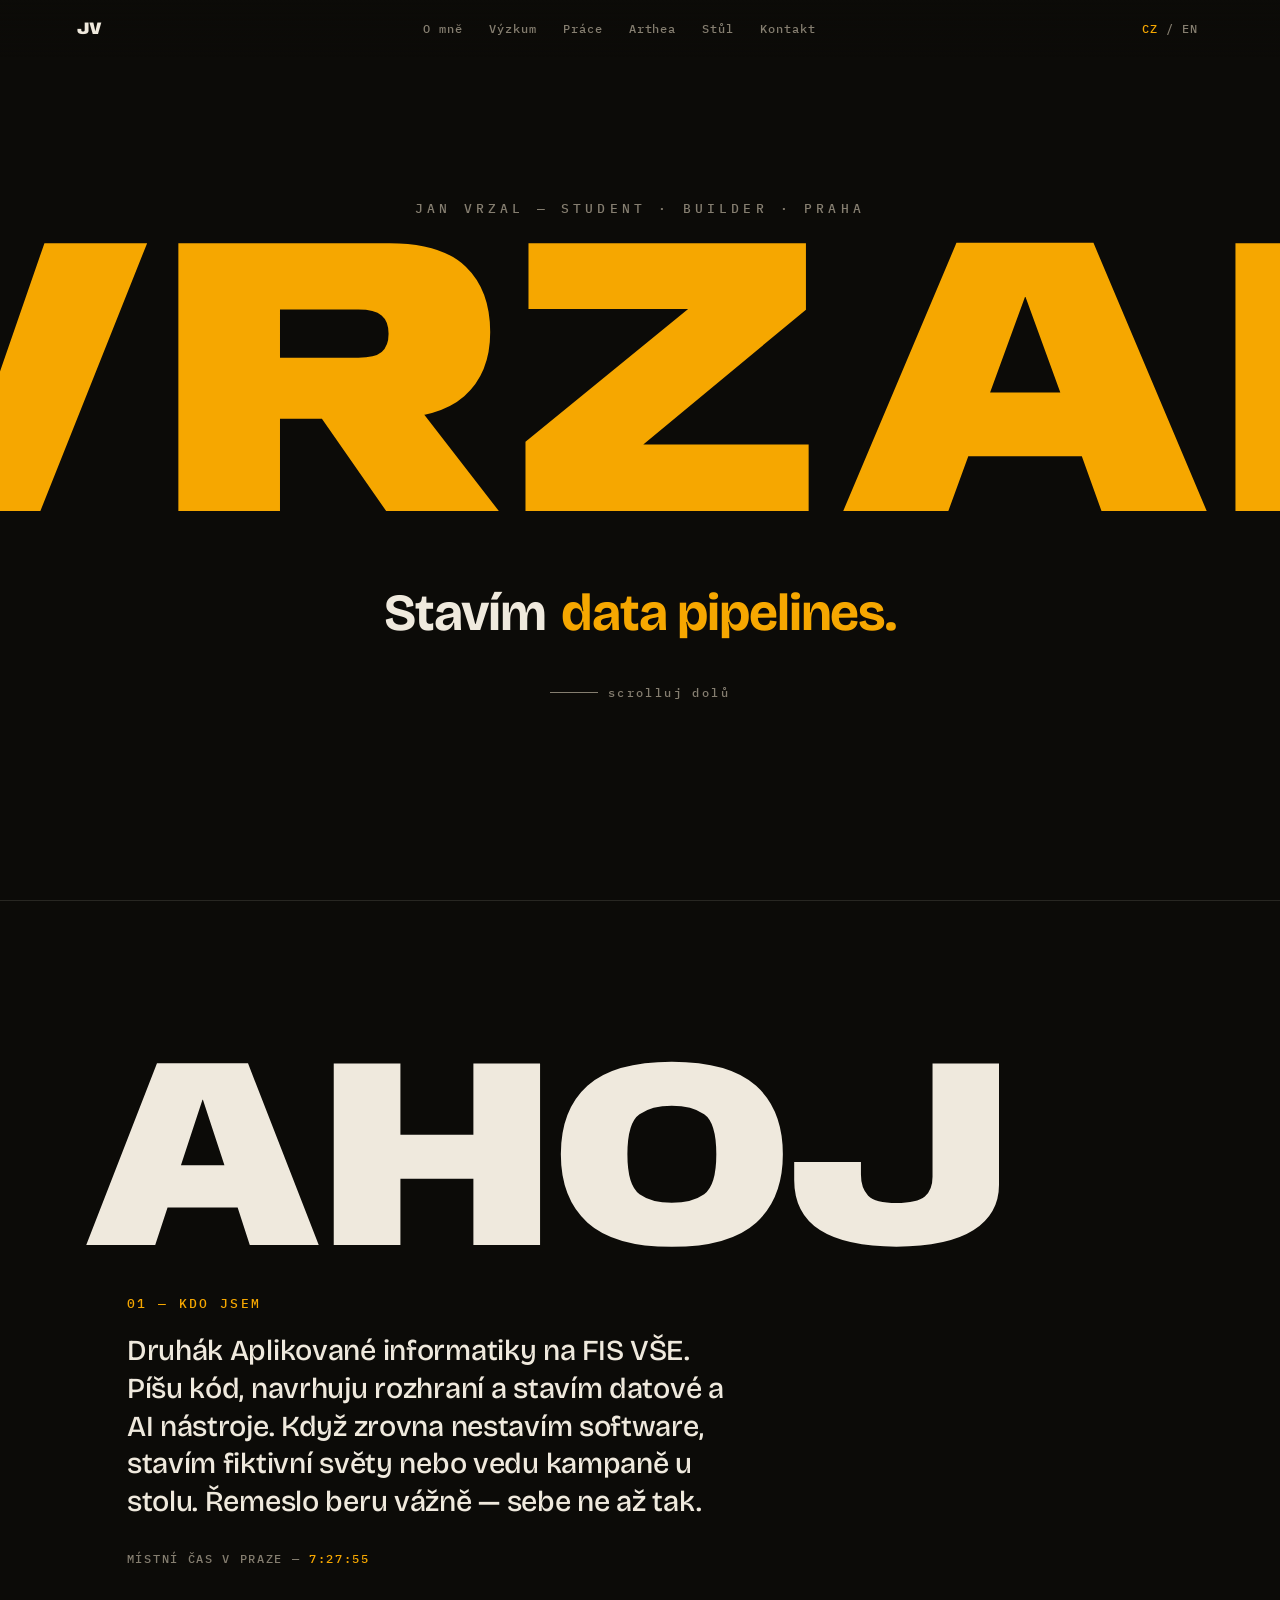
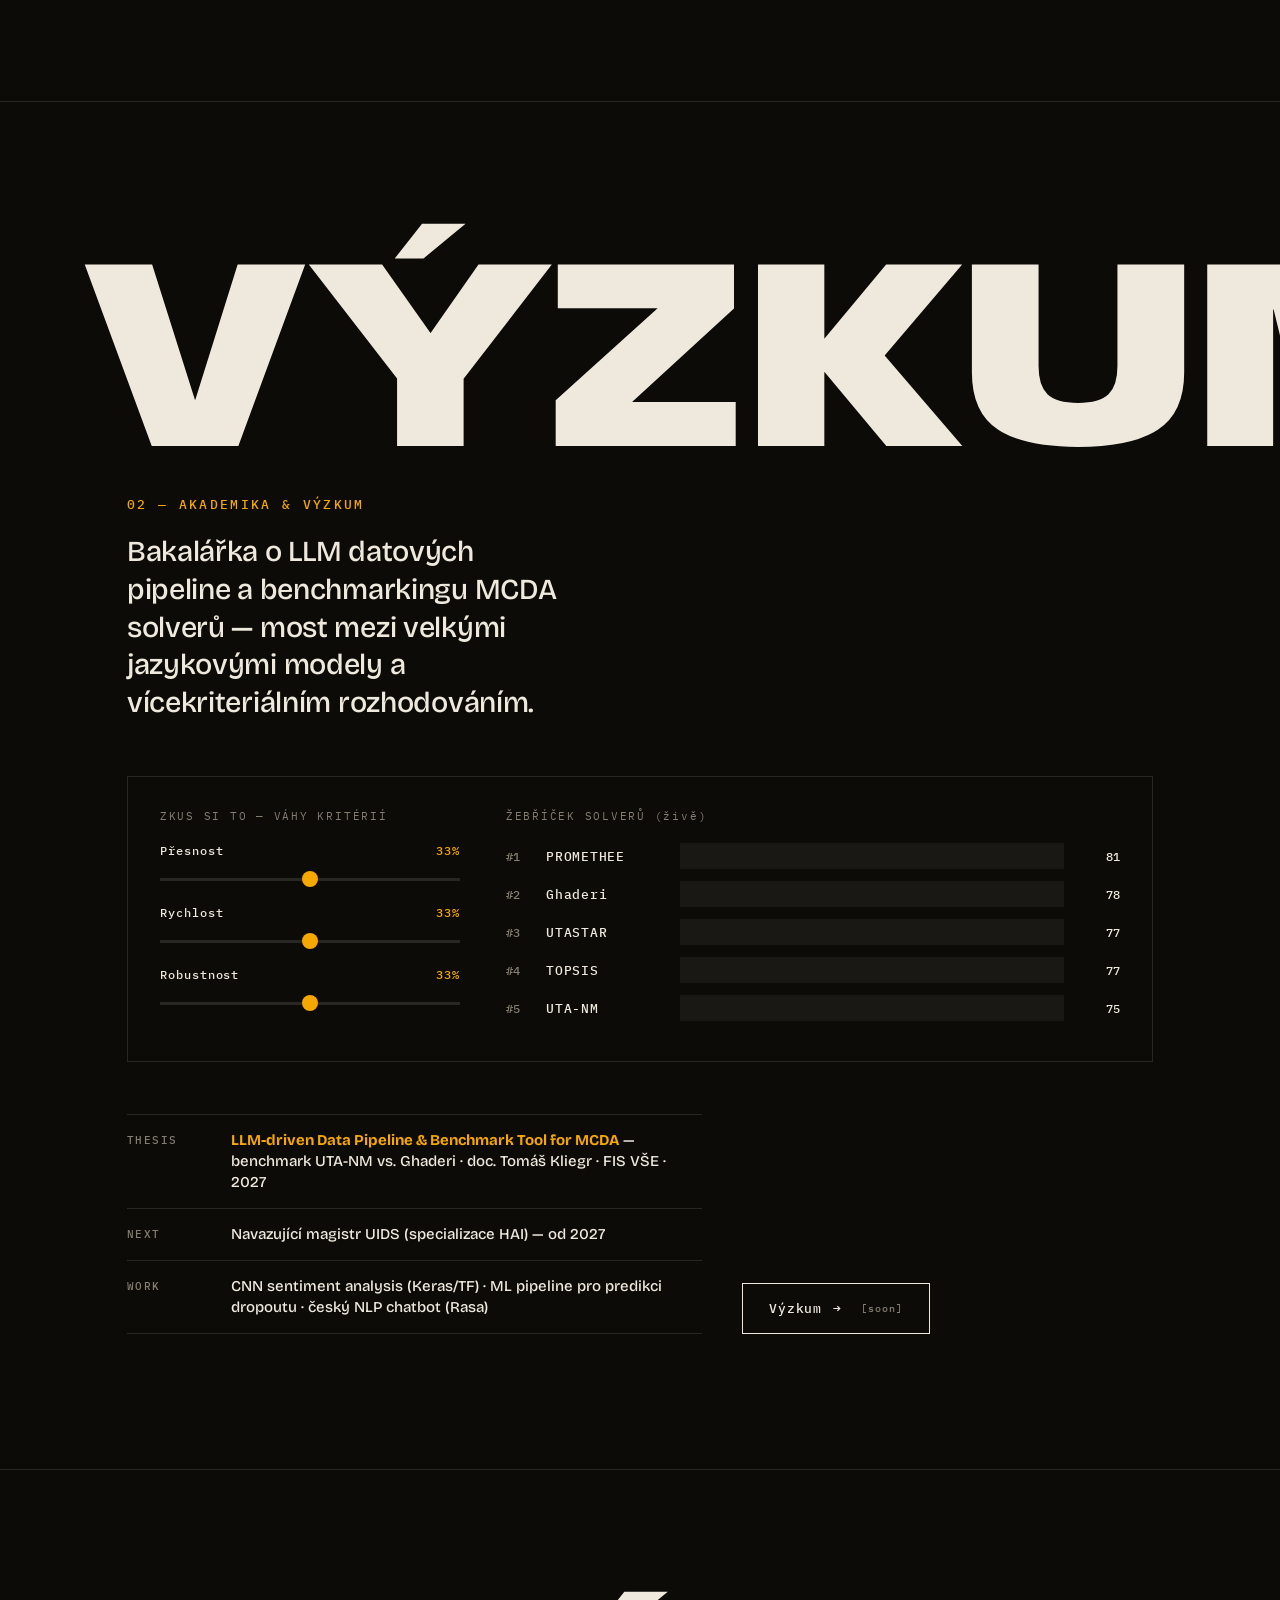
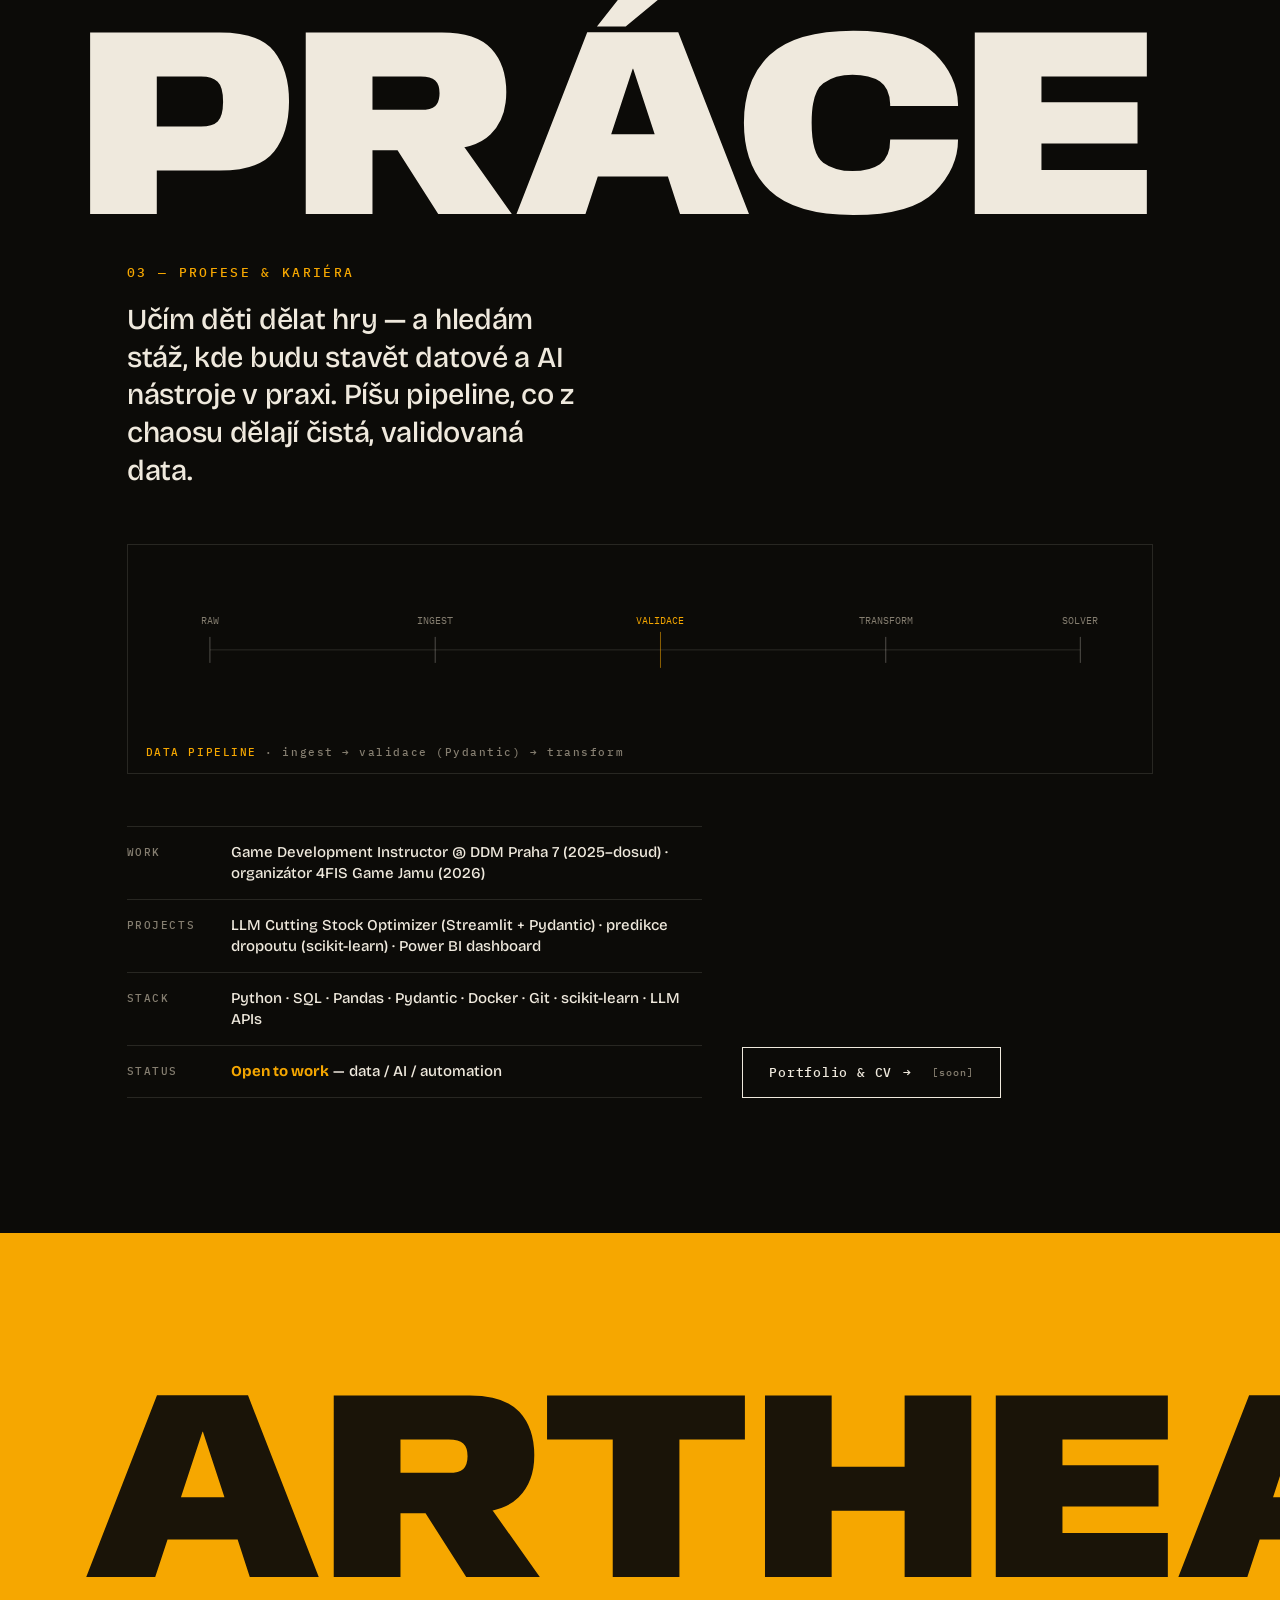
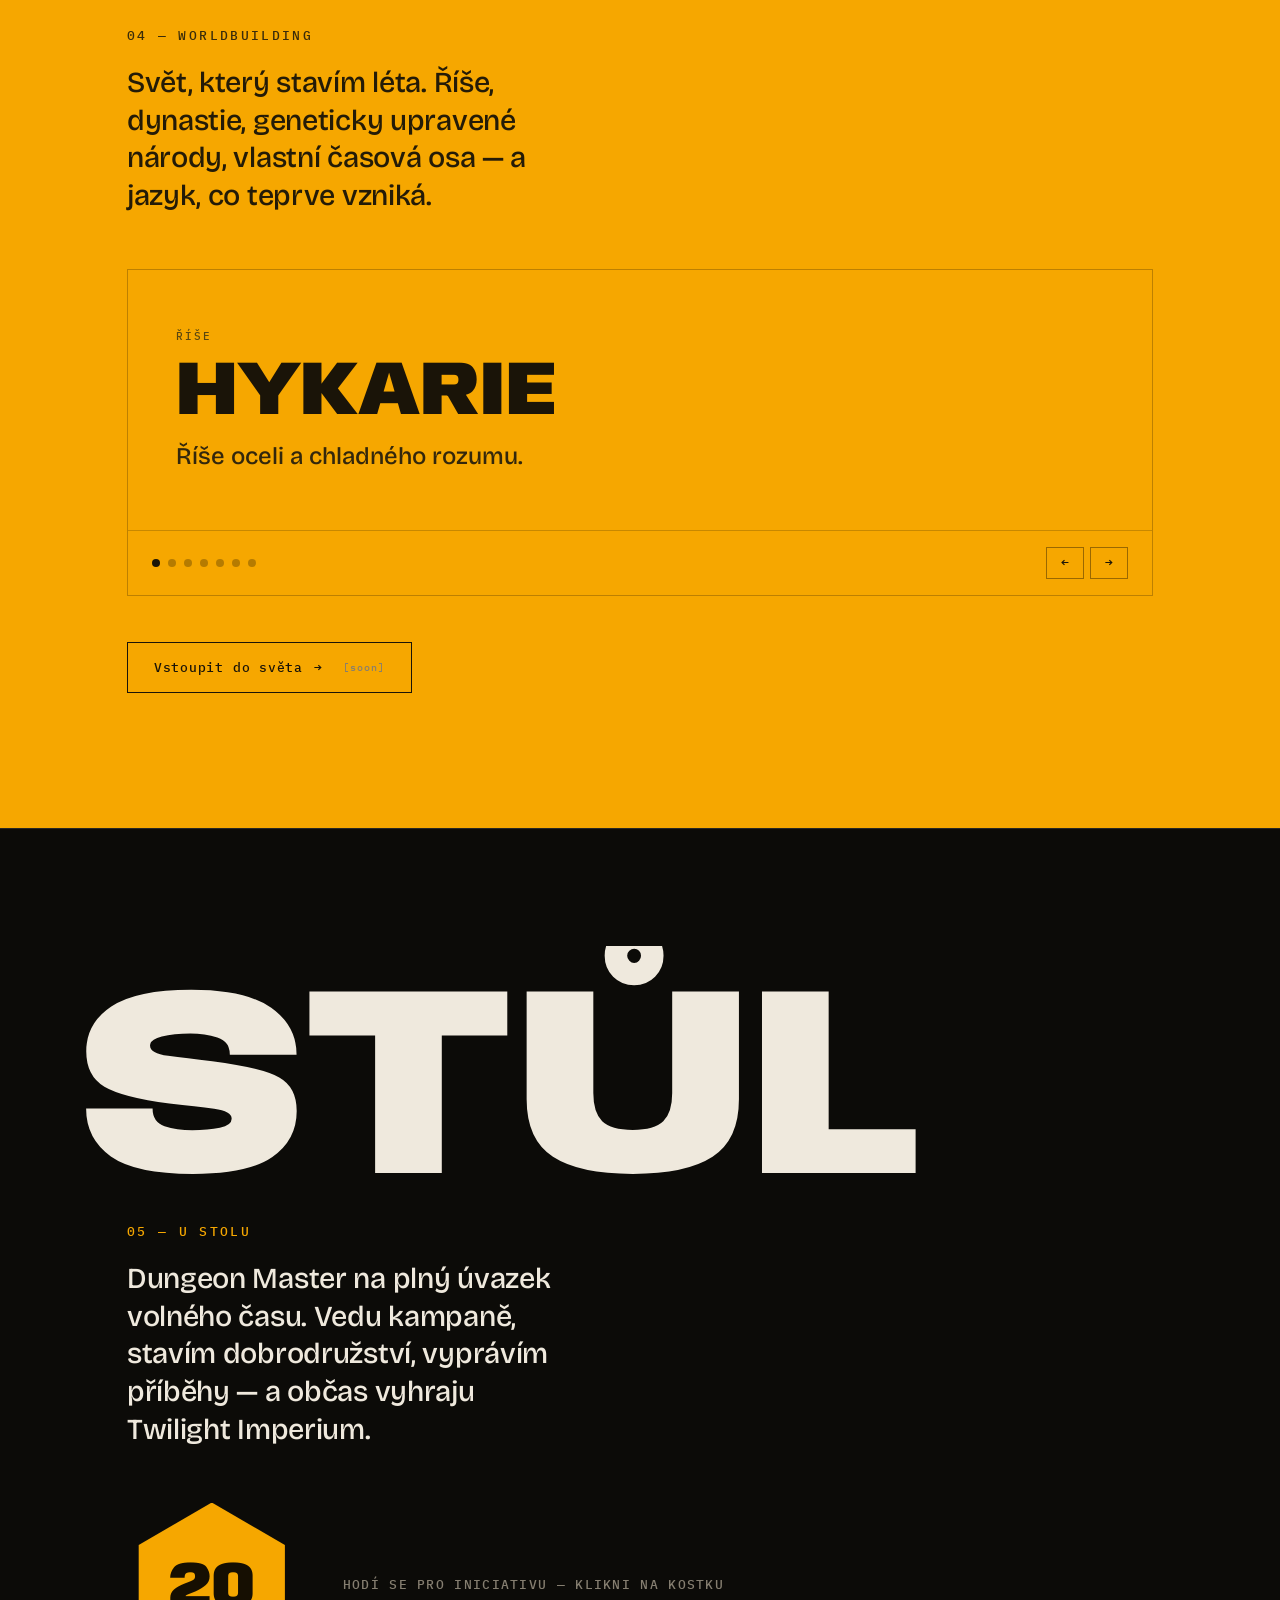
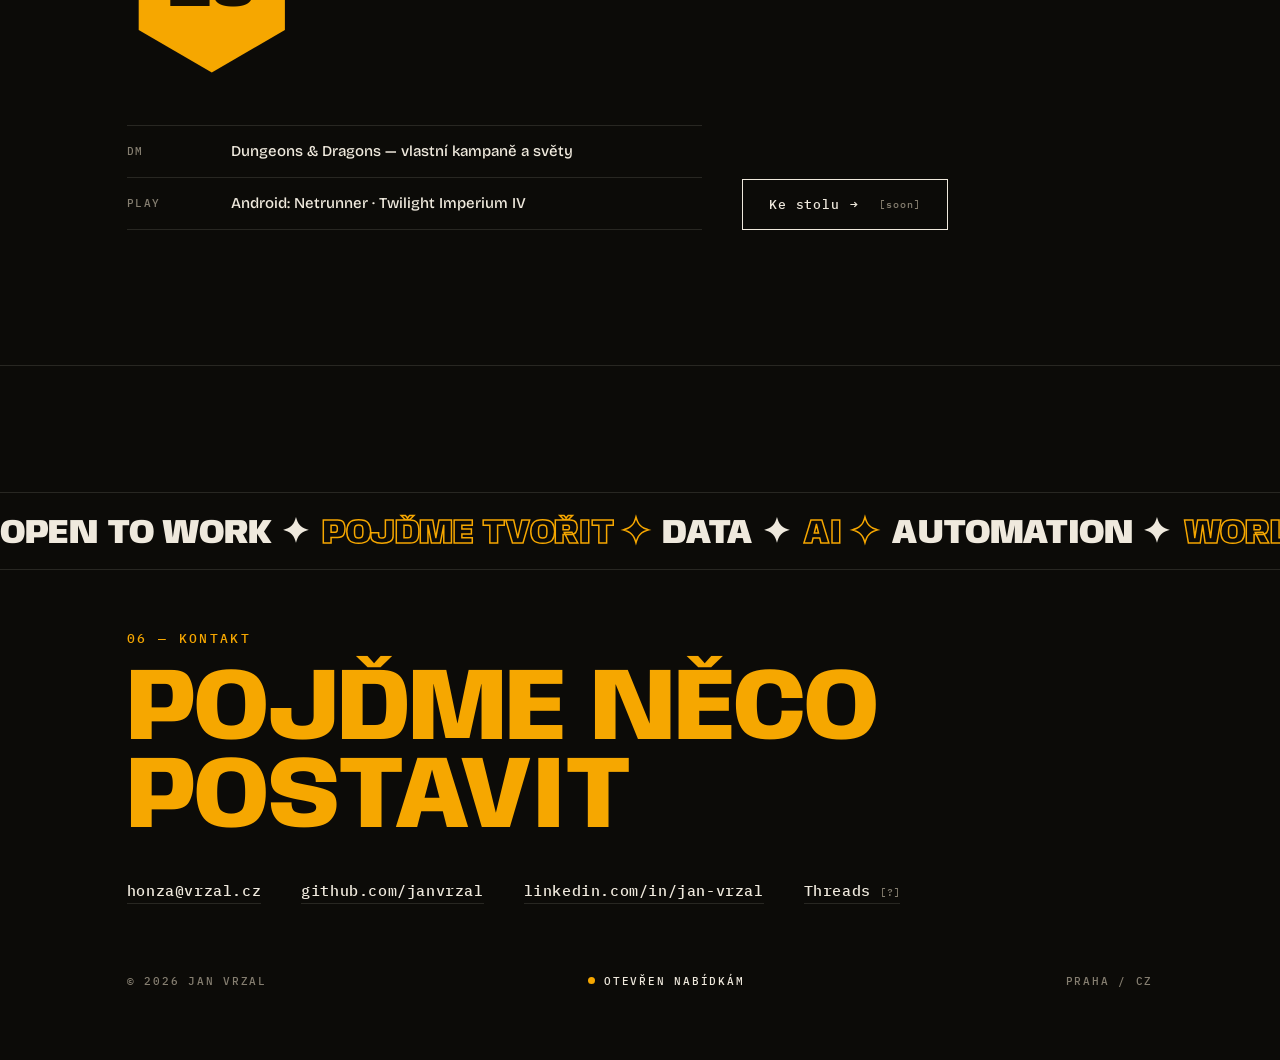
==== index.html @ 4f9b9353 "init" ====
<!doctype html>
<html lang="cs">
<head>
  <meta charset="utf-8">
  <meta name="viewport" content="width=device-width, initial-scale=1">
  <title>Jan Vrzal — designer, developer, AI engineer</title>
  <meta name="description" content="Jan Vrzal — student aplikované informatiky, builder datových a AI nástrojů, worldbuilder a dungeon master z Prahy.">

  <!-- fonts -->
  <link rel="preconnect" href="https://fonts.googleapis.com">
  <link rel="preconnect" href="https://fonts.gstatic.com" crossorigin>
  <link href="https://fonts.googleapis.com/css2?family=Anybody:wght@800;900&family=Bricolage+Grotesque:opsz,wght@12..96,400;12..96,500;12..96,700;12..96,800&family=IBM+Plex+Mono:wght@400;500&display=swap" rel="stylesheet">

  <!-- styles (pořadí: tokens → base → layout → components → features) -->
  <link rel="stylesheet" href="css/tokens.css">
  <link rel="stylesheet" href="css/base.css">
  <link rel="stylesheet" href="css/layout.css">
  <link rel="stylesheet" href="css/components.css">
  <link rel="stylesheet" href="css/features.css">

  <script type="module" src="js/app.js"></script>
</head>
<body>

  <!-- ============ NAV ============ -->
  <nav class="nav" aria-label="Hlavní navigace">
    <a href="#top" class="nav__logo">JV</a>
    <div class="nav__links">
      <a href="#about"    data-cz="O mně"    data-en="About"></a>
      <a href="#academia" data-cz="Výzkum"   data-en="Research"></a>
      <a href="#career"   data-cz="Práce"    data-en="Work"></a>
      <a href="#arthea">Arthea</a>
      <a href="#table"    data-cz="Stůl"     data-en="Table"></a>
      <a href="#contact"  data-cz="Kontakt"  data-en="Contact"></a>
    </div>
    <div class="lang" aria-label="Jazyk">
      <button data-lang-btn="cz" class="is-active">CZ</button><span>/</span><button data-lang-btn="en">EN</button>
    </div>
  </nav>

  <main id="top">

    <!-- ============ HERO ============ -->
    <header class="hero">
      <div class="hero__inner">
        <p class="hero__eyebrow" data-cz="JAN VRZAL — STUDENT · BUILDER · PRAHA" data-en="JAN VRZAL — STUDENT · BUILDER · PRAGUE"></p>
      </div>
      <h1 class="hero__name">VRZAL</h1>
      <div class="hero__inner">
        <p class="hero__build">
          <span class="verb" data-cz="Stavím" data-en="I build"></span>
          <span class="swap" data-hero-swap></span>
        </p>
        <p class="hero__cue"><span class="ln"></span><span data-cz="scrolluj dolů" data-en="scroll down"></span></p>
      </div>
    </header>

    <!-- ============ 01 ABOUT ============ -->
    <section class="section" id="about" aria-labelledby="about-t">
      <div class="section__title reveal"><span id="about-t" data-cz="AHOJ" data-en="HELLO"></span></div>
      <div class="wrap">
        <p class="section__idx reveal">01 — <span data-cz="KDO JSEM" data-en="WHO I AM"></span></p>
        <p class="section__lead reveal" style="max-width:32ch"
          data-cz="Druhák Aplikované informatiky na FIS VŠE. Píšu kód, navrhuju rozhraní a stavím datové a AI nástroje. Když zrovna nestavím software, stavím fiktivní světy nebo vedu kampaně u stolu. Řemeslo beru vážně — sebe ne až tak."
          data-en="Second-year Applied Informatics student at FIS VŠE in Prague. I write code, design interfaces and build data & AI tools. When I'm not building software, I'm building fictional worlds or running tabletop campaigns. Serious about the craft — less so about myself."></p>
        <p class="reveal" style="margin-top:30px;font-family:var(--f-mono);font-size:var(--fs-mono-s);letter-spacing:.14em;color:var(--c-mute)">
          <span data-cz="MÍSTNÍ ČAS V PRAZE" data-en="LOCAL TIME IN PRAGUE"></span> — <span data-clock style="color:var(--c-amber)">--:--:--</span>
        </p>
      </div>
    </section>

    <!-- ============ 02 ACADEMIA ============ -->
    <section class="section" id="academia" aria-labelledby="academia-t">
      <div class="section__title reveal"><span id="academia-t" data-cz="VÝZKUM" data-en="RESEARCH"></span></div>
      <div class="wrap">
        <p class="section__idx reveal">02 — <span data-cz="AKADEMIKA & VÝZKUM" data-en="ACADEMIA & RESEARCH"></span></p>
        <p class="section__lead reveal"
          data-cz="Bakalářka o LLM datových pipeline a benchmarkingu MCDA solverů — most mezi velkými jazykovými modely a vícekriteriálním rozhodováním."
          data-en="A bachelor's thesis on LLM-driven data pipelines and benchmarking MCDA solvers — bridging large language models and multi-criteria decision analysis."></p>

        <div class="section__feature reveal">
          <div class="mcda">
            <div>
              <p class="mcda__h" data-cz="ZKUS SI TO — VÁHY KRITÉRIÍ" data-en="TRY IT — CRITERIA WEIGHTS"></p>
              <div class="crit">
                <label><span data-cz="Přesnost" data-en="Accuracy"></span><span class="pct" data-mcda-pct>33%</span></label>
                <input type="range" min="0" max="100" value="50" data-mcda-weight aria-label="Accuracy weight">
              </div>
              <div class="crit">
                <label><span data-cz="Rychlost" data-en="Speed"></span><span class="pct" data-mcda-pct>33%</span></label>
                <input type="range" min="0" max="100" value="50" data-mcda-weight aria-label="Speed weight">
              </div>
              <div class="crit">
                <label><span data-cz="Robustnost" data-en="Robustness"></span><span class="pct" data-mcda-pct>33%</span></label>
                <input type="range" min="0" max="100" value="50" data-mcda-weight aria-label="Robustness weight">
              </div>
            </div>
            <div>
              <p class="mcda__h" data-cz="ŽEBŘÍČEK SOLVERŮ (živě)" data-en="SOLVER RANKING (live)"></p>
              <div class="ranks" data-mcda-ranks></div>
            </div>
          </div>
        </div>

        <div class="section__tail reveal">
          <div class="facts">
            <div class="fact"><span class="fact__k">THESIS</span><span class="fact__v"><b>LLM-driven Data Pipeline & Benchmark Tool for MCDA</b> — benchmark UTA-NM vs. Ghaderi · doc. Tomáš Kliegr · FIS VŠE · 2027</span></div>
            <div class="fact"><span class="fact__k">NEXT</span><span class="fact__v" data-cz="Navazující magistr UIDS (specializace HAI) — od 2027" data-en="UIDS master's degree (HAI specialization) — from 2027"></span></div>
            <div class="fact"><span class="fact__k">WORK</span><span class="fact__v" data-cz="CNN sentiment analysis (Keras/TF) · ML pipeline pro predikci dropoutu · český NLP chatbot (Rasa)" data-en="CNN sentiment analysis (Keras/TF) · ML pipeline for dropout prediction · Czech NLP chatbot (Rasa)"></span></div>
          </div>
          <a class="cta" href="#"><span data-cz="Výzkum" data-en="Research"></span> →&nbsp;<span class="cta__soon">[soon]</span></a>
        </div>
      </div>
    </section>

    <!-- ============ 03 CAREER ============ -->
    <section class="section" id="career" aria-labelledby="career-t">
      <div class="section__title reveal"><span id="career-t" data-cz="PRÁCE" data-en="WORK"></span></div>
      <div class="wrap">
        <p class="section__idx reveal">03 — <span data-cz="PROFESE & KARIÉRA" data-en="PROFESSION & CAREER"></span></p>
        <p class="section__lead reveal"
          data-cz="Učím děti dělat hry — a hledám stáž, kde budu stavět datové a AI nástroje v praxi. Píšu pipeline, co z chaosu dělají čistá, validovaná data."
          data-en="I teach kids to make games — and I'm after an internship building data & AI tools in production. I write pipelines that turn messy input into clean, validated data."></p>

        <div class="section__feature reveal">
          <div class="pipe">
            <canvas data-pipeline></canvas>
            <p class="pipe__cap"><b>DATA PIPELINE</b> · <span data-cz="ingest → validace (Pydantic) → transform" data-en="ingest → validation (Pydantic) → transform"></span></p>
          </div>
        </div>

        <div class="section__tail reveal">
          <div class="facts">
            <div class="fact"><span class="fact__k">WORK</span><span class="fact__v" data-cz="Game Development Instructor @ DDM Praha 7 (2025–dosud) · organizátor 4FIS Game Jamu (2026)" data-en="Game Development Instructor @ DDM Praha 7 (2025–now) · 4FIS Game Jam organizer (2026)"></span></div>
            <div class="fact"><span class="fact__k">PROJECTS</span><span class="fact__v" data-cz="LLM Cutting Stock Optimizer (Streamlit + Pydantic) · predikce dropoutu (scikit-learn) · Power BI dashboard" data-en="LLM Cutting Stock Optimizer (Streamlit + Pydantic) · dropout prediction (scikit-learn) · Power BI dashboard"></span></div>
            <div class="fact"><span class="fact__k">STACK</span><span class="fact__v">Python · SQL · Pandas · Pydantic · Docker · Git · scikit-learn · LLM APIs</span></div>
            <div class="fact"><span class="fact__k">STATUS</span><span class="fact__v"><b>Open to work</b> — data / AI / automation</span></div>
          </div>
          <a class="cta" href="#"><span data-cz="Portfolio & CV" data-en="Portfolio & CV"></span> →&nbsp;<span class="cta__soon">[soon]</span></a>
        </div>
      </div>
    </section>

    <!-- ============ 04 ARTHEA ============ -->
    <section class="section section--arthea" id="arthea" aria-labelledby="arthea-t">
      <div class="section__title reveal"><span id="arthea-t">ARTHEA</span></div>
      <div class="wrap">
        <p class="section__idx reveal">04 — WORLDBUILDING</p>
        <p class="section__lead reveal"
          data-cz="Svět, který stavím léta. Říše, dynastie, geneticky upravené národy, vlastní časová osa — a jazyk, co teprve vzniká."
          data-en="A world I've been building for years. Empires, dynasties, gene-engineered peoples, a custom timeline — and a language still being born."></p>

        <div class="section__feature reveal">
          <div class="caro" data-carousel>
            <div class="caro__vp"><div class="caro__track" data-caro-track></div></div>
            <div class="caro__ctrl">
              <div class="caro__dots" data-caro-dots></div>
              <div class="caro__arw">
                <button data-caro-prev aria-label="Předchozí">←</button>
                <button data-caro-next aria-label="Další">→</button>
              </div>
            </div>
          </div>
        </div>

        <a class="cta reveal" href="#" style="margin-top:46px"><span data-cz="Vstoupit do světa" data-en="Enter the world"></span> →&nbsp;<span class="cta__soon">[soon]</span></a>
      </div>
    </section>

    <!-- ============ 05 TABLETOP ============ -->
    <section class="section" id="table" aria-labelledby="table-t">
      <div class="section__title reveal"><span id="table-t" data-cz="STŮL" data-en="TABLE"></span></div>
      <div class="wrap">
        <p class="section__idx reveal">05 — <span data-cz="U STOLU" data-en="AT THE TABLE"></span></p>
        <p class="section__lead reveal"
          data-cz="Dungeon Master na plný úvazek volného času. Vedu kampaně, stavím dobrodružství, vyprávím příběhy — a občas vyhraju Twilight Imperium."
          data-en="A Dungeon Master in my spare time. I run campaigns, build adventures, tell stories — and occasionally win at Twilight Imperium."></p>

        <div class="section__feature reveal">
          <div class="dice">
            <div class="die" data-die title="roll">20</div>
            <p class="dice__res">
              <span data-cz="HODÍ SE PRO INICIATIVU — KLIKNI NA KOSTKU" data-en="ROLL FOR INITIATIVE — CLICK THE DIE"></span>
              <span class="dice__out" data-die-out></span>
            </p>
          </div>
        </div>

        <div class="section__tail reveal">
          <div class="facts">
            <div class="fact"><span class="fact__k">DM</span><span class="fact__v" data-cz="Dungeons & Dragons — vlastní kampaně a světy" data-en="Dungeons & Dragons — homebrew campaigns and worlds"></span></div>
            <div class="fact"><span class="fact__k">PLAY</span><span class="fact__v">Android: Netrunner · Twilight Imperium IV</span></div>
          </div>
          <a class="cta" href="#"><span data-cz="Ke stolu" data-en="Join the table"></span> →&nbsp;<span class="cta__soon">[soon]</span></a>
        </div>
      </div>
    </section>

    <!-- ============ CONTACT ============ -->
    <footer class="footer" id="contact" aria-labelledby="contact-t">
      <div class="marquee reveal"><div class="marquee__track" data-marquee></div></div>
      <div class="wrap">
        <p class="section__idx reveal">06 — <span data-cz="KONTAKT" data-en="CONTACT"></span></p>
        <h2 class="footer__h2 reveal" id="contact-t" data-cz="Pojďme něco postavit" data-en="Let's build something"></h2>
        <div class="contact reveal">
          <a href="mailto:honza@vrzal.cz">honza@vrzal.cz</a>
          <a href="https://github.com/janvrzal" target="_blank" rel="noopener">github.com/janvrzal</a>
          <a href="https://linkedin.com/in/jan-vrzal" target="_blank" rel="noopener">linkedin.com/in/jan-vrzal</a>
          <a href="#">Threads <span class="soon">[?]</span></a>
        </div>
        <div class="footer__bottom reveal">
          <span>© 2026 JAN VRZAL</span>
          <span class="status"><span class="status__dot"></span><span data-cz="OTEVŘEN NABÍDKÁM" data-en="OPEN TO WORK"></span></span>
          <span>PRAHA / CZ</span>
        </div>
      </div>
    </footer>

  </main>
</body>
</html>
---- css/tokens.css ----
/* ============================================================
   tokens.css — design tokens (single source of truth)
   Změň barvu/font/škálu tady a propíše se to do celého webu.
   ============================================================ */
:root{
  /* --- color --- */
  --c-bg:            #0c0b08;   /* teplá skoro-černá (pozadí) */
  --c-ink:           #efe9dd;   /* kost (hlavní text) */
  --c-amber:         #f6a700;   /* brand amber */
  --c-amber-bright:  #ffbe2e;   /* hover amber */
  --c-amber-ink:     #1a1408;   /* text na amber ploše */
  --c-mute:          #857e70;   /* tlumený text / popisky */
  --c-line:          rgba(239,233,221,.12); /* hairline linky */
  --c-reject:        #e5484d;   /* odmítnutý paket v pipeline */

  /* --- typography --- */
  --f-display: 'Anybody', sans-serif;
  --f-body:    'Bricolage Grotesque', sans-serif;
  --f-mono:    'IBM Plex Mono', monospace;

  --fw-body:   500;
  --fw-bold:   700;
  --fw-black:  900;

  /* fluidní typografická škála */
  --fs-hero:   31vw;                       /* obří jméno v hero */
  --fs-bleed:  21vw;                        /* obří nadpisy sekcí */
  --fs-h2:     clamp(40px, 8vw, 120px);
  --fs-build:  clamp(22px, 4.4vw, 52px);
  --fs-lead:   clamp(18px, 2.3vw, 29px);
  --fs-body:   16px;
  --fs-fact:   15px;
  --fs-mono:   13px;
  --fs-mono-s: 12px;
  --fs-mono-xs:11px;

  --ls-tight:  -.02em;
  --ls-mono:   .08em;
  --ls-wide:   .18em;

  /* --- layout --- */
  --maxw:   1180px;
  --pad-x:  6vw;            /* boční odsazení obsahu */
  --bp-mobile: 820px;       /* breakpoint (jen reference) */

  /* --- motion --- */
  --ease: cubic-bezier(.2,.7,.2,1);
  --dur:  .7s;
  --dur-fast: .2s;

  /* --- depth --- */
  --z-nav: 80;
}
---- css/base.css ----
/* ============================================================
   base.css — reset, document defaults, utilities
   ============================================================ */
*{margin:0;padding:0;box-sizing:border-box}
html{scroll-behavior:smooth}
body{
  background:var(--c-bg);
  color:var(--c-ink);
  font-family:var(--f-body);
  font-weight:var(--fw-body);
  -webkit-font-smoothing:antialiased;
  overflow-x:hidden;
}
a{color:inherit}
button{font:inherit}
canvas{display:block}

/* obsahový kontejner */
.wrap{
  width:100%;
  max-width:var(--maxw);
  margin:0 auto;
  padding:0 var(--pad-x);
}

/* odhalování při scrollu */
.reveal{
  opacity:0;
  transform:translateY(24px);
  transition:opacity var(--dur) var(--ease), transform var(--dur) var(--ease);
}
.reveal.in{opacity:1;transform:none}

/* a11y: skrytý, ale čitelný pro čtečky */
.visually-hidden{
  position:absolute;width:1px;height:1px;padding:0;margin:-1px;
  overflow:hidden;clip:rect(0 0 0 0);white-space:nowrap;border:0;
}

@media (prefers-reduced-motion: reduce){
  html{scroll-behavior:auto}
  .reveal{opacity:1;transform:none;transition:none}
  *{animation-duration:.001ms !important;animation-iteration-count:1 !important}
}
---- css/layout.css ----
/* ============================================================
   layout.css — structural layout (nav, hero, sections, footer)
   ============================================================ */

/* ---------- NAV ---------- */
.nav{
  position:fixed;top:0;left:0;right:0;z-index:var(--z-nav);
  display:flex;align-items:center;justify-content:space-between;
  padding:18px var(--pad-x);
  background:linear-gradient(var(--c-bg), rgba(12,11,8,0));
  font-family:var(--f-mono);font-size:var(--fs-mono-s);letter-spacing:var(--ls-mono);
}
.nav__logo{font-family:var(--f-display);font-weight:var(--fw-black);font-size:17px;
  letter-spacing:0;text-decoration:none}
.nav__links{display:flex;gap:26px}
.nav__links a{color:var(--c-mute);text-decoration:none;transition:color var(--dur-fast)}
.nav__links a:hover{color:var(--c-ink)}
@media (max-width:820px){.nav__links{display:none}}

/* ---------- HERO ---------- */
.hero{
  min-height:100vh;display:flex;flex-direction:column;justify-content:center;
  align-items:center;overflow:hidden;text-align:center;
}
.hero__inner{width:100%;max-width:var(--maxw);padding:0 var(--pad-x)}
.hero__eyebrow{font-family:var(--f-mono);font-size:var(--fs-mono);
  letter-spacing:.32em;color:var(--c-mute)}
.hero__name{
  font-family:var(--f-display);font-weight:var(--fw-black);font-variation-settings:'wdth' 125;
  font-size:var(--fs-hero);line-height:.78;letter-spacing:-.01em;color:var(--c-amber);
  text-transform:uppercase;user-select:none;margin:3.4vh 0;
}
.hero__build{
  font-family:var(--f-body);font-weight:var(--fw-bold);font-size:var(--fs-build);
  line-height:1;letter-spacing:var(--ls-tight);
  display:flex;justify-content:center;align-items:baseline;gap:.28em;flex-wrap:wrap;
}
.hero__build .verb{color:var(--c-ink)}
.hero__build .swap{color:var(--c-amber);transition:opacity .22s, transform .22s}
.hero__build .swap.is-out{opacity:0;transform:translateY(10px)}
.hero__cue{margin-top:46px;font-family:var(--f-mono);font-size:var(--fs-mono-s);
  letter-spacing:.2em;color:var(--c-mute);display:flex;justify-content:center;align-items:center;gap:10px}
.hero__cue .ln{width:48px;height:1px;background:var(--c-mute)}

/* ---------- SECTION SHELL ---------- */
.section{padding:13vh 0 15vh;border-top:1px solid var(--c-line);position:relative}
.section__title{width:100%;overflow:hidden;margin-bottom:14px}
.section__title span{
  display:inline-block;font-family:var(--f-display);font-weight:var(--fw-black);
  font-variation-settings:'wdth' 118;font-size:var(--fs-bleed);line-height:.82;
  letter-spacing:var(--ls-tight);color:var(--c-ink);text-transform:uppercase;
  white-space:nowrap;padding:.16em 0 0 var(--pad-x); /* .16em horní vzduch = nesekne diakritiku */
}
.section__idx{font-family:var(--f-mono);font-size:var(--fs-mono);letter-spacing:var(--ls-wide);
  color:var(--c-amber);margin-bottom:20px}
.section__lead{font-size:var(--fs-lead);line-height:1.3;color:var(--c-ink);
  max-width:24ch;font-weight:var(--fw-body);letter-spacing:-.01em}
.section__feature{margin-top:54px}
.section__tail{margin-top:52px;display:grid;grid-template-columns:1.4fr 1fr;gap:40px;align-items:end}
@media (max-width:820px){
  .section__tail{grid-template-columns:1fr;gap:28px}
  .section__lead{max-width:none}
}

/* ---------- FOOTER ---------- */
.footer{padding:14vh 0 8vh;border-top:1px solid var(--c-line)}
.footer__h2{font-family:var(--f-display);font-weight:800;font-size:var(--fs-h2);
  line-height:.86;letter-spacing:-.015em;text-transform:uppercase;color:var(--c-amber)}
.footer__bottom{display:flex;justify-content:space-between;align-items:center;margin-top:70px;
  font-family:var(--f-mono);font-size:var(--fs-mono-xs);letter-spacing:.16em;color:var(--c-mute)}
@media (max-width:820px){.footer__bottom{flex-direction:column;gap:12px;align-items:flex-start}}
---- css/components.css ----
/* ============================================================
   components.css — reusable UI components
   ============================================================ */

/* ---------- LANG TOGGLE ---------- */
.lang{display:flex;gap:3px;align-items:center;color:var(--c-mute)}
.lang button{background:none;border:none;color:var(--c-mute);cursor:pointer;
  padding:3px 5px;letter-spacing:var(--ls-mono)}
.lang button.is-active{color:var(--c-amber)}

/* ---------- CTA BUTTON (portál ven) ---------- */
.cta{
  display:inline-flex;align-items:center;gap:11px;justify-self:start;white-space:nowrap;
  font-family:var(--f-mono);font-size:var(--fs-mono);letter-spacing:.06em;text-decoration:none;
  padding:16px 26px;border:1px solid var(--c-ink);transition:background var(--dur-fast), color var(--dur-fast), border-color var(--dur-fast);
}
.cta:hover{background:var(--c-amber);border-color:var(--c-amber);color:var(--c-amber-ink)}
.cta__soon{color:var(--c-mute);font-size:10px;letter-spacing:.1em}

/* ---------- FACTS LIST ---------- */
.facts{display:flex;flex-direction:column}
.fact{padding:15px 0;border-top:1px solid var(--c-line);display:flex;gap:18px}
.fact:last-child{border-bottom:1px solid var(--c-line)}
.fact__k{font-family:var(--f-mono);font-size:var(--fs-mono-xs);letter-spacing:.14em;
  color:var(--c-mute);flex:0 0 86px;padding-top:3px}
.fact__v{font-size:var(--fs-fact);line-height:1.4;color:var(--c-ink)}
.fact__v b{color:var(--c-amber);font-weight:var(--fw-bold)}

/* ---------- CONTACT LINKS ---------- */
.contact{display:flex;flex-wrap:wrap;gap:14px 40px;margin-top:38px;
  font-family:var(--f-mono);font-size:15px;letter-spacing:.04em}
.contact a{color:var(--c-ink);text-decoration:none;border-bottom:1px solid var(--c-line);
  padding-bottom:3px;transition:border-color var(--dur-fast), color var(--dur-fast)}
.contact a:hover{border-color:var(--c-amber);color:var(--c-amber)}
.contact .soon{color:var(--c-mute);font-size:10px}

/* status tečka */
.status{display:flex;align-items:center;gap:9px;color:var(--c-ink)}
.status__dot{width:7px;height:7px;border-radius:50%;background:var(--c-amber);animation:pulse 2.4s infinite}
@keyframes pulse{
  0%{box-shadow:0 0 0 0 rgba(246,167,0,.45)}
  70%{box-shadow:0 0 0 12px rgba(246,167,0,0)}
  100%{box-shadow:0 0 0 0 rgba(246,167,0,0)}
}

/* ---------- MARQUEE ---------- */
.marquee{overflow:hidden;border-top:1px solid var(--c-line);border-bottom:1px solid var(--c-line);
  padding:18px 0;margin-bottom:60px}
.marquee__track{display:flex;width:max-content;animation:marquee 24s linear infinite}
.marquee:hover .marquee__track{animation-play-state:paused}
.marquee span{font-family:var(--f-display);font-weight:var(--fw-black);font-size:34px;
  text-transform:uppercase;letter-spacing:-.01em;color:var(--c-ink);padding-right:.4em;white-space:nowrap}
.marquee span.is-outline{color:transparent;-webkit-text-stroke:1.5px var(--c-amber)}
@keyframes marquee{to{transform:translateX(-50%)}}
---- css/features.css ----
/* ============================================================
   features.css — interactive widget styles
   (MCDA, pipeline, carousel, dice + Arthea theme)
   ============================================================ */

/* ---------- MCDA ranking (Výzkum) ---------- */
.mcda{display:grid;grid-template-columns:300px 1fr;gap:46px;border:1px solid var(--c-line);padding:32px}
@media (max-width:820px){.mcda{grid-template-columns:1fr;gap:26px}}
.mcda__h{font-family:var(--f-mono);font-size:var(--fs-mono-xs);letter-spacing:.16em;
  color:var(--c-mute);font-weight:400;margin-bottom:20px}
.crit{margin-bottom:20px}
.crit label{display:flex;justify-content:space-between;font-family:var(--f-mono);
  font-size:var(--fs-mono-s);letter-spacing:var(--ls-mono);color:var(--c-ink);margin-bottom:8px}
.crit label .pct{color:var(--c-amber)}
.crit input[type=range]{width:100%;-webkit-appearance:none;appearance:none;height:3px;
  background:var(--c-line);outline:none;cursor:pointer}
.crit input[type=range]::-webkit-slider-thumb{-webkit-appearance:none;width:16px;height:16px;
  border-radius:50%;background:var(--c-amber);cursor:pointer}
.crit input[type=range]::-moz-range-thumb{width:16px;height:16px;border:none;border-radius:50%;
  background:var(--c-amber);cursor:pointer}
.ranks{display:flex;flex-direction:column;gap:12px}
.rk{display:flex;align-items:center;gap:14px;will-change:transform}
.rk__pos{font-family:var(--f-mono);font-size:var(--fs-mono-s);color:var(--c-mute);flex:0 0 26px}
.rk__nm{font-family:var(--f-mono);font-size:var(--fs-mono);letter-spacing:.06em;flex:0 0 120px;color:var(--c-ink)}
.rk__barwrap{flex:1;height:26px;background:rgba(239,233,221,.06);position:relative}
.rk__bar{height:100%;background:rgba(246,167,0,.4);transition:width .55s var(--ease)}
.rk.is-lead .rk__bar{background:var(--c-amber)}
.rk__sc{font-family:var(--f-mono);font-size:var(--fs-mono-s);color:var(--c-ink);flex:0 0 42px;text-align:right}

/* ---------- Data pipeline (Práce) ---------- */
.pipe{border:1px solid var(--c-line);height:230px;position:relative;overflow:hidden}
.pipe canvas{width:100%;height:100%}
.pipe__cap{position:absolute;left:18px;bottom:14px;font-family:var(--f-mono);
  font-size:var(--fs-mono-xs);letter-spacing:.14em;color:var(--c-mute)}
.pipe__cap b{color:var(--c-amber);font-weight:500}

/* ---------- Carousel (Arthea) ---------- */
.section--arthea{background:var(--c-amber);color:var(--c-amber-ink);border-top:none}
.section--arthea .section__title span{color:var(--c-amber-ink)}
.section--arthea .section__idx{color:#3a2c0a}
.section--arthea .section__lead{color:#241b07}
.section--arthea .cta{border-color:var(--c-amber-ink);color:var(--c-amber-ink)}
.section--arthea .cta:hover{background:var(--c-amber-ink);color:var(--c-amber)}

.caro{border:1px solid rgba(16,12,4,.25);overflow:hidden;position:relative}
.caro__vp{overflow:hidden}
.caro__track{display:flex;transition:transform .5s var(--ease)}
.caro__slide{flex:0 0 100%;padding:54px 48px;min-height:260px;
  display:flex;flex-direction:column;justify-content:center}
.caro__tag{font-family:var(--f-mono);font-size:var(--fs-mono-xs);letter-spacing:var(--ls-wide);
  color:#5a4710;margin-bottom:16px}
.caro__name{font-family:var(--f-display);font-weight:var(--fw-black);font-variation-settings:'wdth' 110;
  font-size:clamp(34px,6vw,76px);line-height:.9;text-transform:uppercase;letter-spacing:-.01em}
.caro__flavor{font-family:var(--f-body);font-weight:var(--fw-body);font-size:clamp(16px,2.2vw,24px);
  margin-top:14px;color:#33270c;max-width:34ch}
.caro__ctrl{display:flex;align-items:center;justify-content:space-between;
  padding:16px 24px;border-top:1px solid rgba(16,12,4,.2);font-family:var(--f-mono);font-size:var(--fs-mono)}
.caro__dots{display:flex;gap:8px}
.caro__dots i{width:8px;height:8px;border-radius:50%;background:rgba(16,12,4,.28);cursor:pointer;transition:background var(--dur-fast)}
.caro__dots i.is-active{background:var(--c-amber-ink)}
.caro__arw{display:flex;gap:6px}
.caro__arw button{background:none;border:1px solid rgba(16,12,4,.4);color:var(--c-amber-ink);
  width:38px;height:32px;cursor:pointer;transition:background .15s, color .15s}
.caro__arw button:hover{background:var(--c-amber-ink);color:var(--c-amber)}

/* ---------- d20 (Stůl) ---------- */
.dice{display:flex;align-items:center;gap:46px;flex-wrap:wrap}
.die{width:170px;height:170px;flex:0 0 auto;display:grid;place-items:center;cursor:pointer;position:relative;
  background:var(--c-amber);color:#160f02;font-family:var(--f-display);font-weight:var(--fw-black);
  font-size:64px;clip-path:polygon(50% 0,93% 25%,93% 75%,50% 100%,7% 75%,7% 25%);
  transition:transform .15s;user-select:none}
.die:hover{transform:scale(1.04)}
.die.is-rolling{animation:roll20 .7s linear}
@keyframes roll20{0%{transform:rotate(0) scale(1)}50%{transform:rotate(200deg) scale(1.1)}100%{transform:rotate(360deg) scale(1)}}
.dice__res{font-family:var(--f-mono);font-size:var(--fs-mono);letter-spacing:.1em;color:var(--c-mute)}
.dice__out{display:block;font-family:var(--f-body);font-weight:var(--fw-bold);
  font-size:clamp(22px,4vw,40px);letter-spacing:-.01em;color:var(--c-ink);margin-top:6px}
.dice__out.is-crit{color:var(--c-amber)}
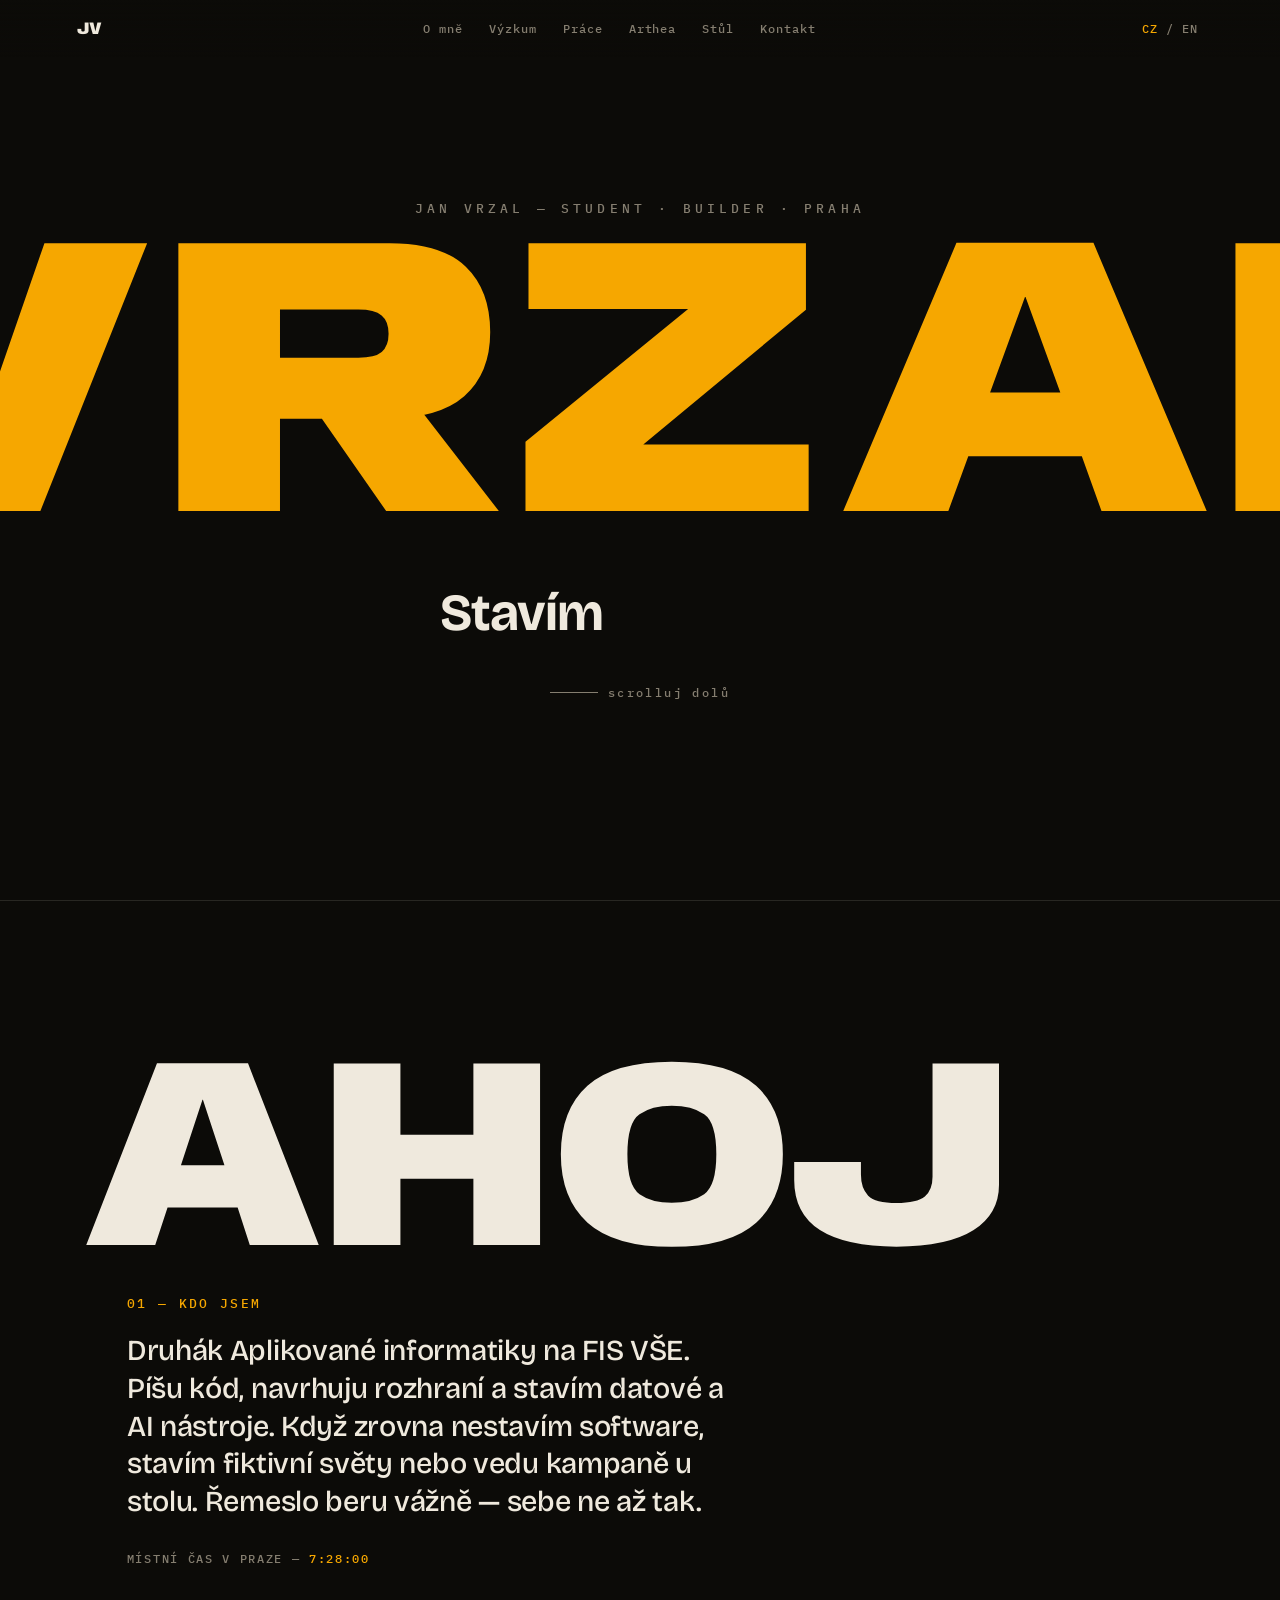
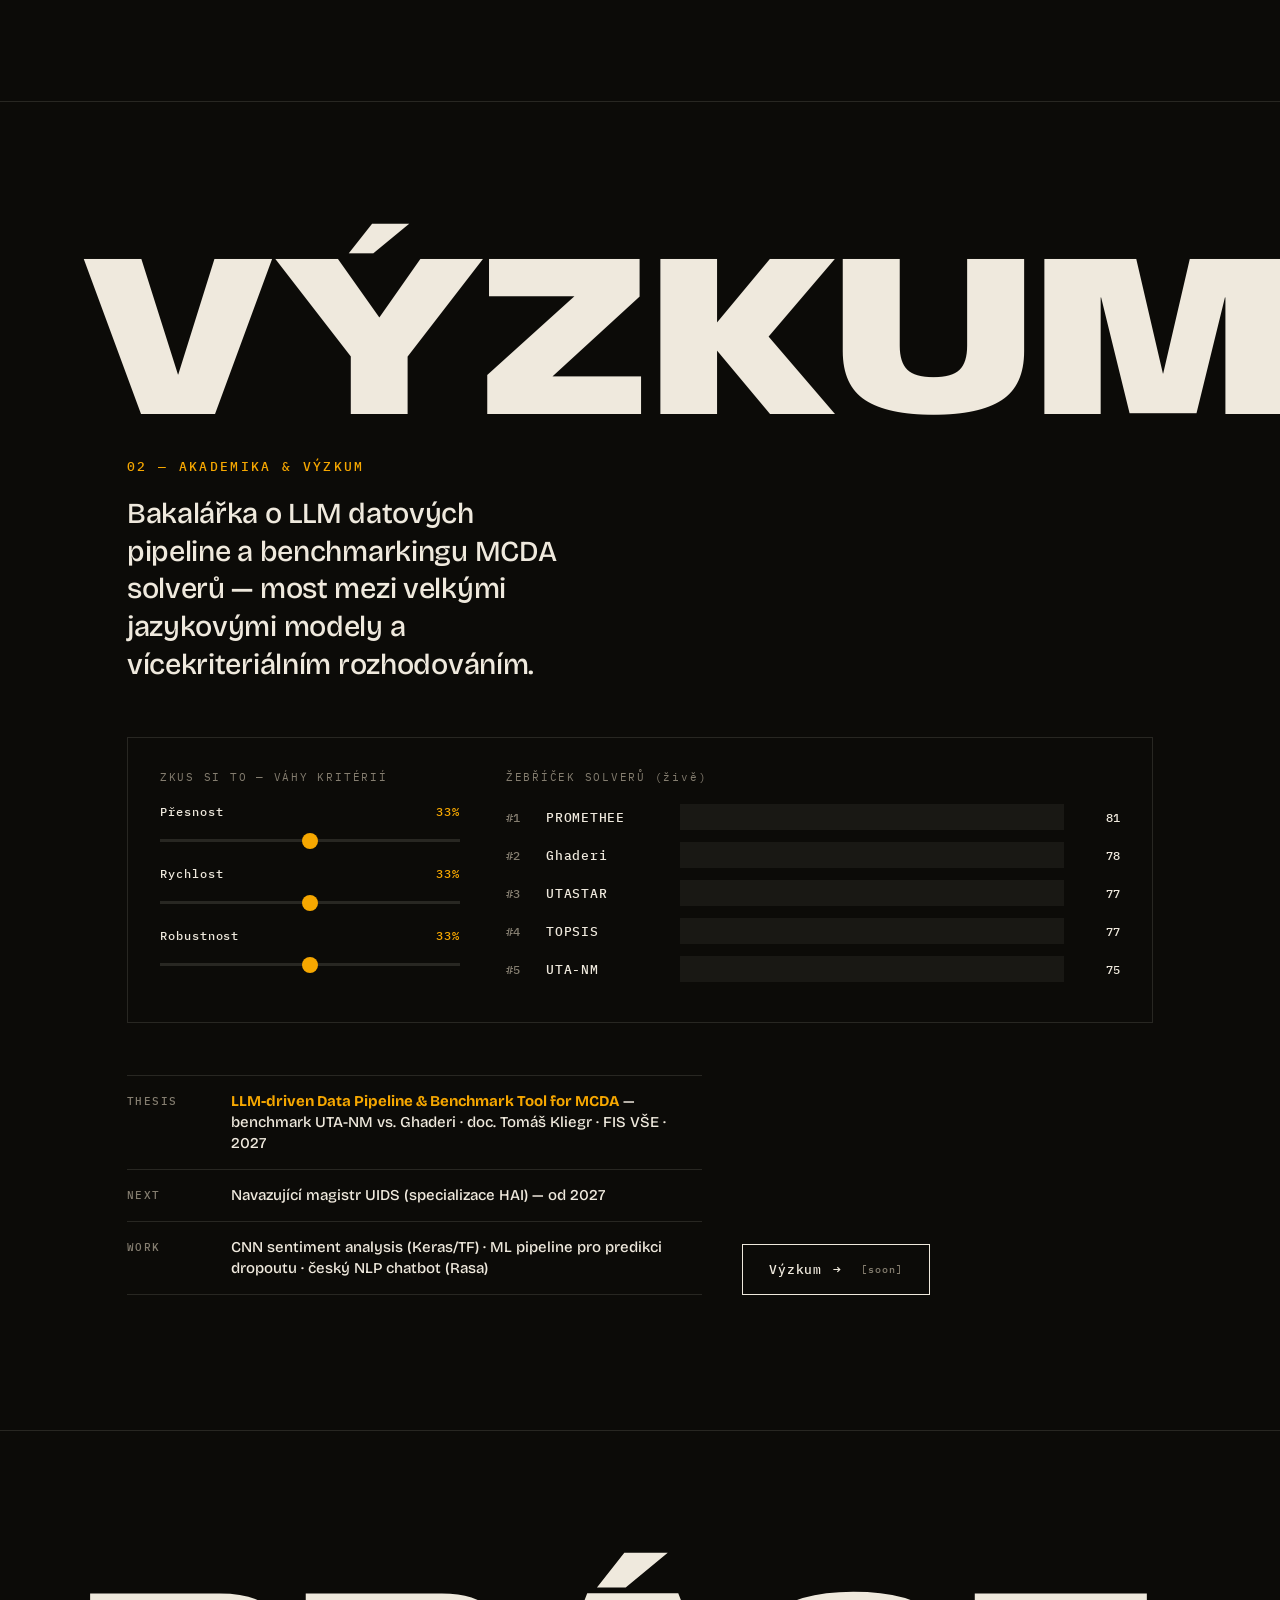
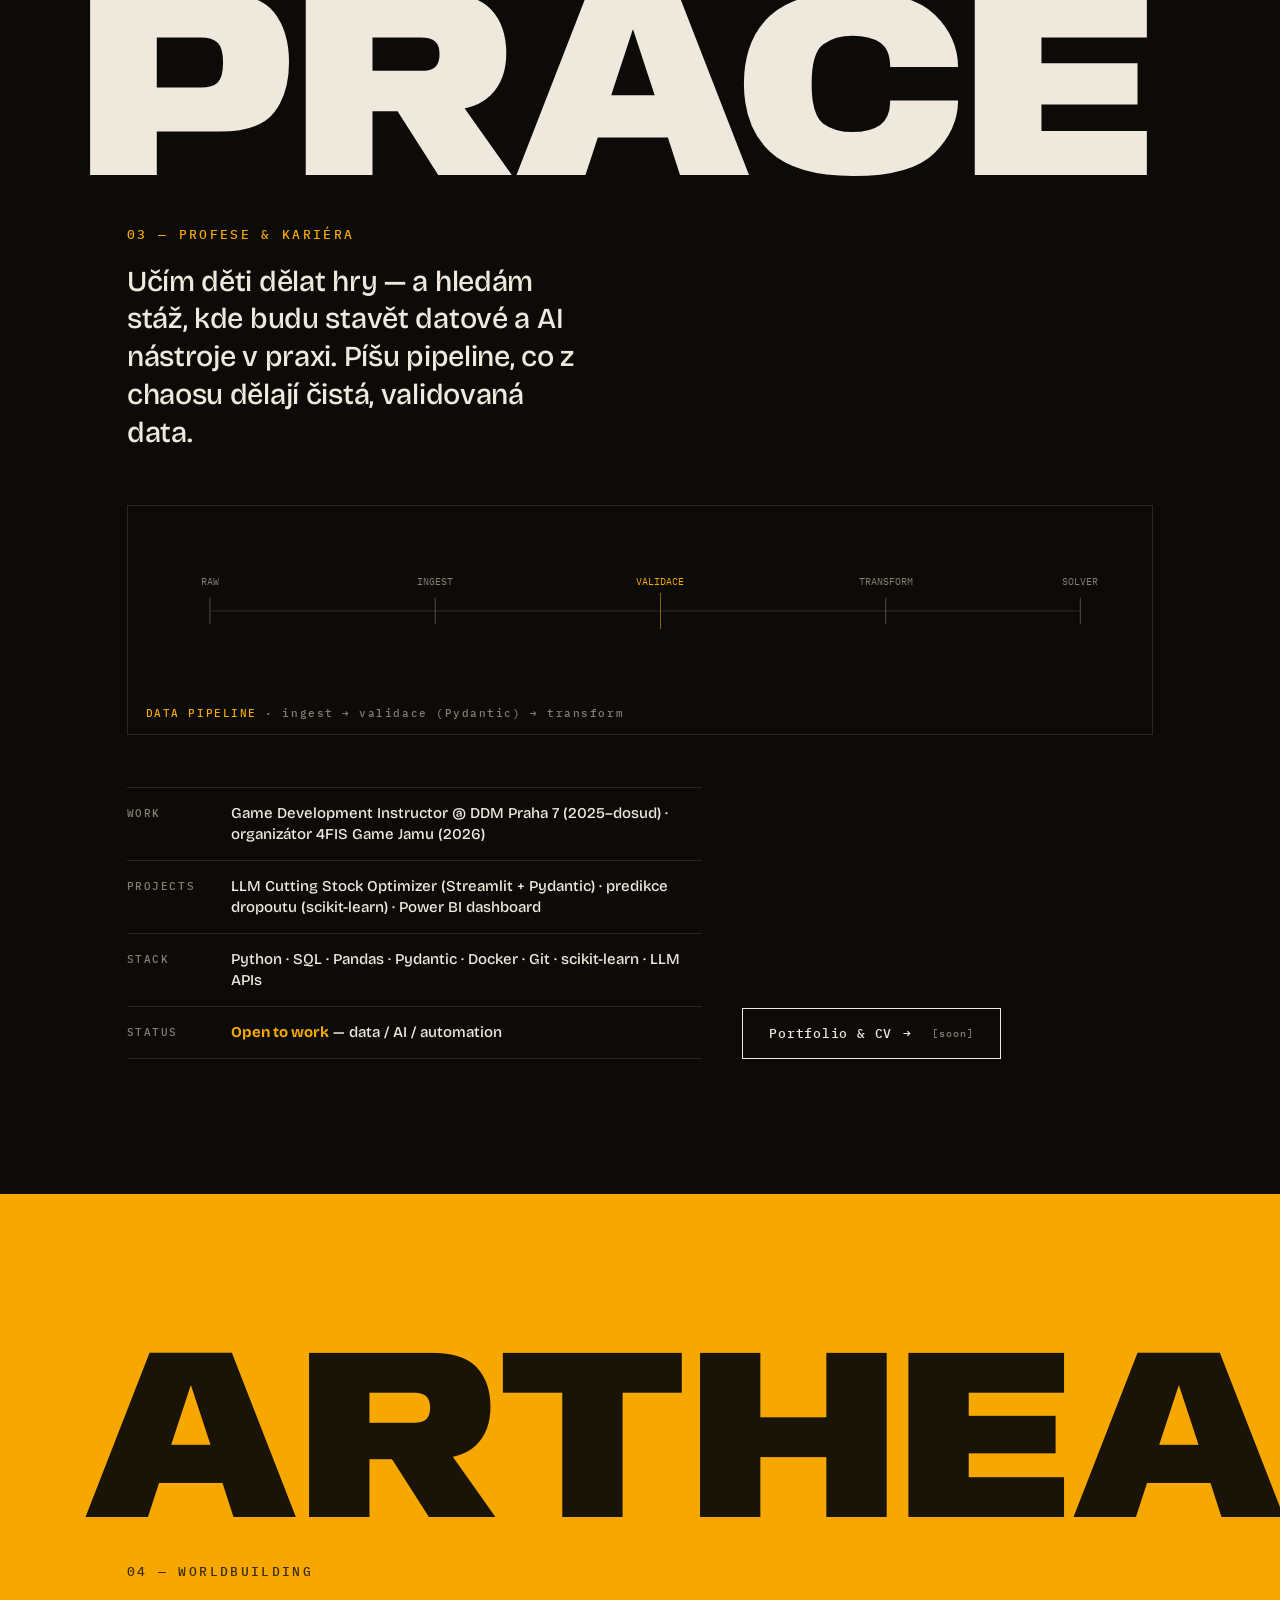
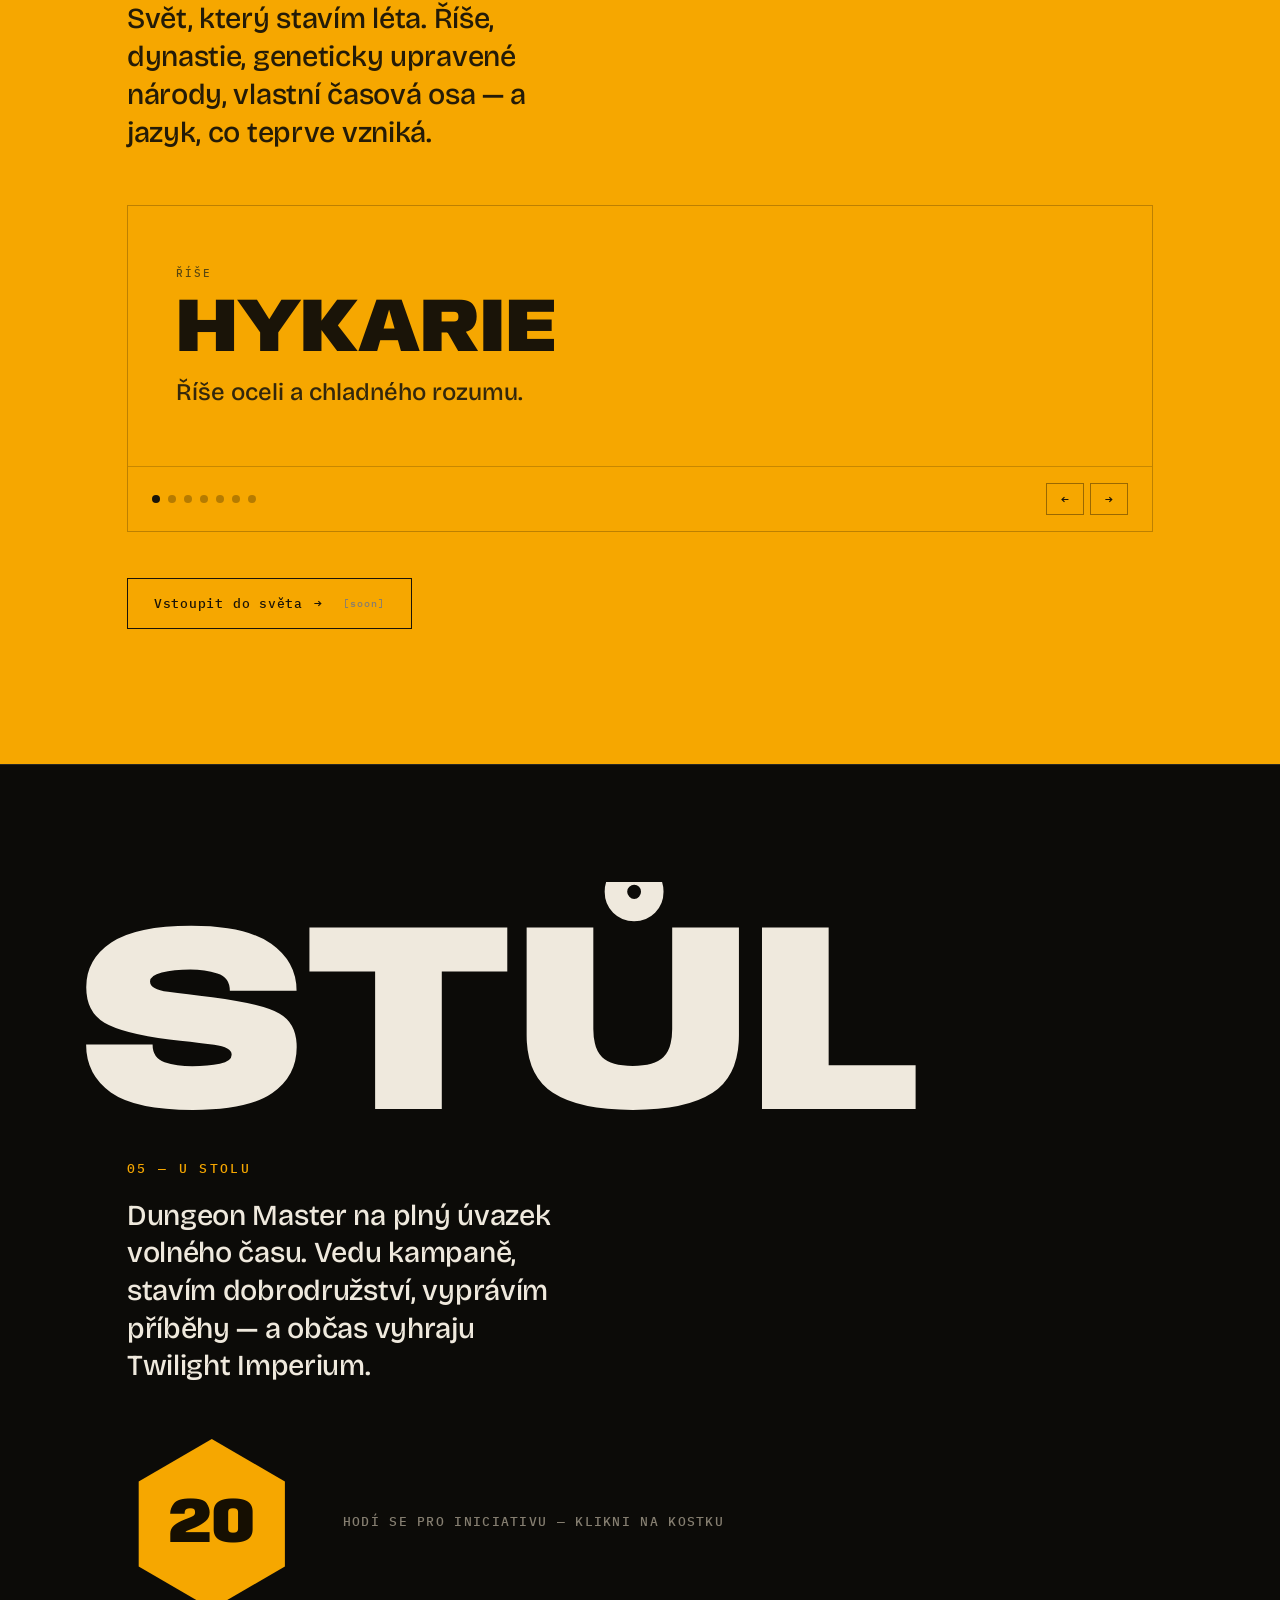
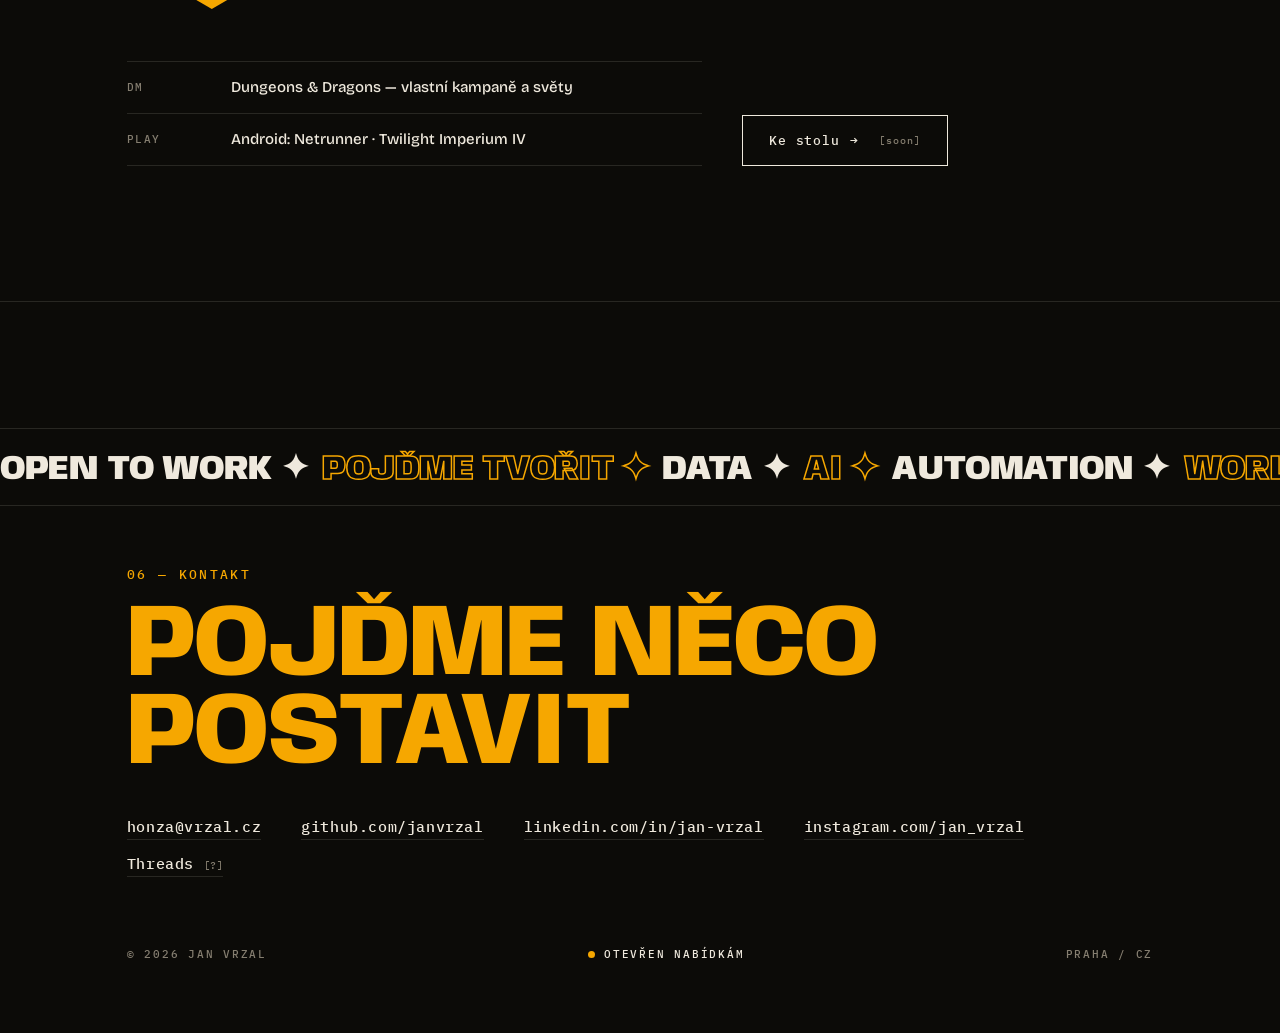
==== commit 26f18d82: "Fixed SEO, favicon etc." ====
--- a/index.html
+++ b/index.html
@@ -5,6 +5,20 @@
   <meta name="viewport" content="width=device-width, initial-scale=1">
   <title>Jan Vrzal — designer, developer, AI engineer</title>
   <meta name="description" content="Jan Vrzal — student aplikované informatiky, builder datových a AI nástrojů, worldbuilder a dungeon master z Prahy.">
+  <link rel="canonical" href="https://janvrzal.github.io/">
+  <meta name="theme-color" content="#0c0b08">
+
+  <!-- favicon -->
+  <link rel="icon" href="favicon.svg" type="image/svg+xml">
+
+  <!-- Open Graph -->
+  <meta property="og:type" content="website">
+  <meta property="og:title" content="Jan Vrzal — designer, developer, AI engineer">
+  <meta property="og:description" content="Student aplikované informatiky, builder datových a AI nástrojů, worldbuilder a dungeon master z Prahy.">
+  <meta property="og:url" content="https://janvrzal.github.io/">
+  <meta property="og:locale" content="cs_CZ">
+  <meta property="og:locale:alternate" content="en_US">
+  <meta name="twitter:card" content="summary">
 
   <!-- fonts -->
   <link rel="preconnect" href="https://fonts.googleapis.com">
@@ -25,7 +39,7 @@
   <!-- ============ NAV ============ -->
   <nav class="nav" aria-label="Hlavní navigace">
     <a href="#top" class="nav__logo">JV</a>
-    <div class="nav__links">
+    <div class="nav__links" id="nav-menu">
       <a href="#about"    data-cz="O mně"    data-en="About"></a>
       <a href="#academia" data-cz="Výzkum"   data-en="Research"></a>
       <a href="#career"   data-cz="Práce"    data-en="Work"></a>
@@ -36,6 +50,9 @@
     <div class="lang" aria-label="Jazyk">
       <button data-lang-btn="cz" class="is-active">CZ</button><span>/</span><button data-lang-btn="en">EN</button>
     </div>
+    <button class="nav__burger" data-nav-burger aria-label="Menu" aria-expanded="false" aria-controls="nav-menu">
+      <span></span><span></span><span></span>
+    </button>
   </nav>
 
   <main id="top">
@@ -206,6 +223,7 @@
           <a href="mailto:honza@vrzal.cz">honza@vrzal.cz</a>
           <a href="https://github.com/janvrzal" target="_blank" rel="noopener">github.com/janvrzal</a>
           <a href="https://linkedin.com/in/jan-vrzal" target="_blank" rel="noopener">linkedin.com/in/jan-vrzal</a>
+          <a href="https://instagram.com/jan_vrzal" target="_blank" rel="noopener">instagram.com/jan_vrzal</a>
           <a href="#">Threads <span class="soon">[?]</span></a>
         </div>
         <div class="footer__bottom reveal">
--- a/css/layout.css
+++ b/css/layout.css
@@ -15,7 +15,30 @@
 .nav__links{display:flex;gap:26px}
 .nav__links a{color:var(--c-mute);text-decoration:none;transition:color var(--dur-fast)}
 .nav__links a:hover{color:var(--c-ink)}
-@media (max-width:820px){.nav__links{display:none}}
+
+/* hamburger — skrytý na desktopu */
+.nav__burger{display:none;flex-direction:column;justify-content:center;gap:5px;
+  width:34px;height:34px;background:none;border:none;cursor:pointer;padding:6px;z-index:2}
+.nav__burger span{display:block;height:2px;width:100%;background:var(--c-ink);
+  transition:transform var(--dur-fast) var(--ease), opacity var(--dur-fast)}
+.nav.is-open .nav__burger span:nth-child(1){transform:translateY(7px) rotate(45deg)}
+.nav.is-open .nav__burger span:nth-child(2){opacity:0}
+.nav.is-open .nav__burger span:nth-child(3){transform:translateY(-7px) rotate(-45deg)}
+
+@media (max-width:820px){
+  .nav__burger{display:flex}
+  .nav__links{
+    position:fixed;top:0;right:0;bottom:0;width:min(78vw,320px);
+    flex-direction:column;justify-content:center;gap:30px;
+    padding:0 var(--pad-x);
+    background:var(--c-bg);border-left:1px solid var(--c-line);
+    transform:translateX(100%);transition:transform var(--dur) var(--ease);
+    font-family:var(--f-display);font-weight:var(--fw-black);font-size:30px;
+    text-transform:uppercase;letter-spacing:var(--ls-tight);
+  }
+  .nav__links a{color:var(--c-ink)}
+  .nav.is-open .nav__links{transform:translateX(0)}
+}
 
 /* ---------- HERO ---------- */
 .hero{
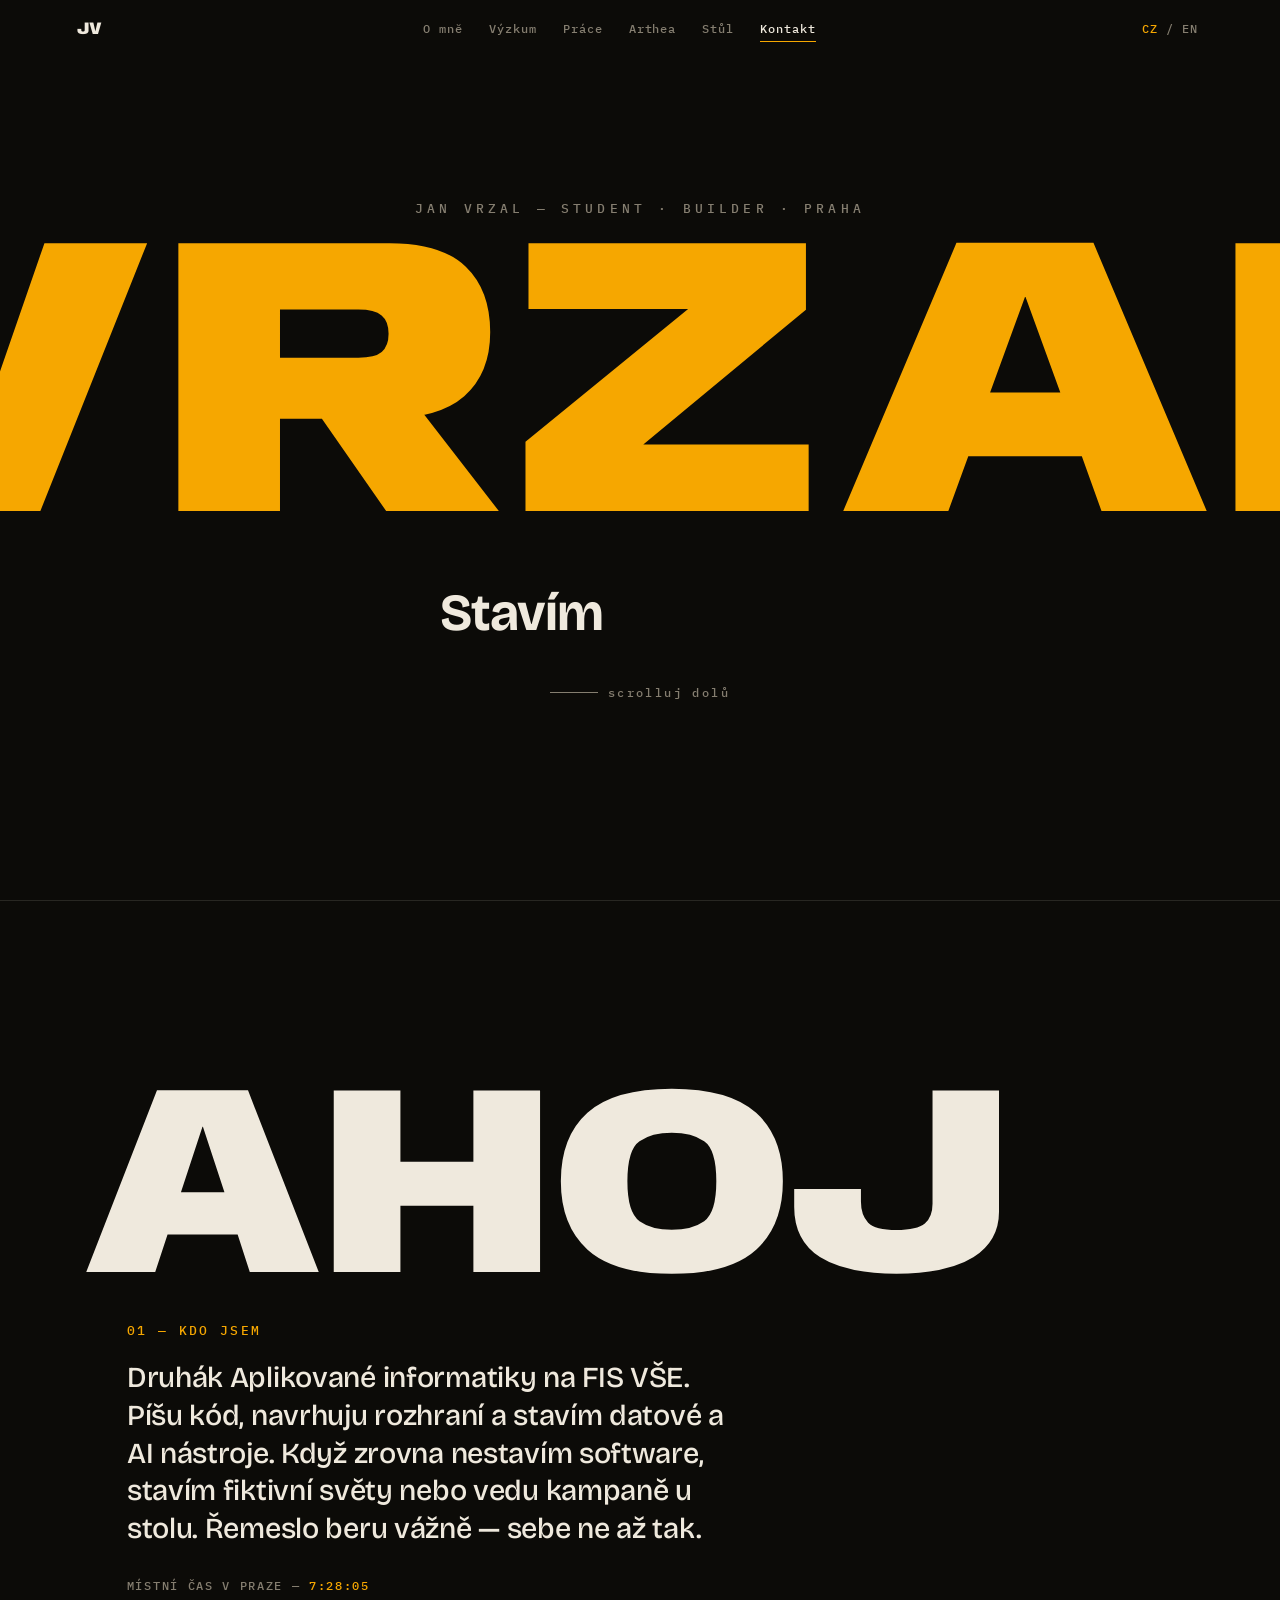
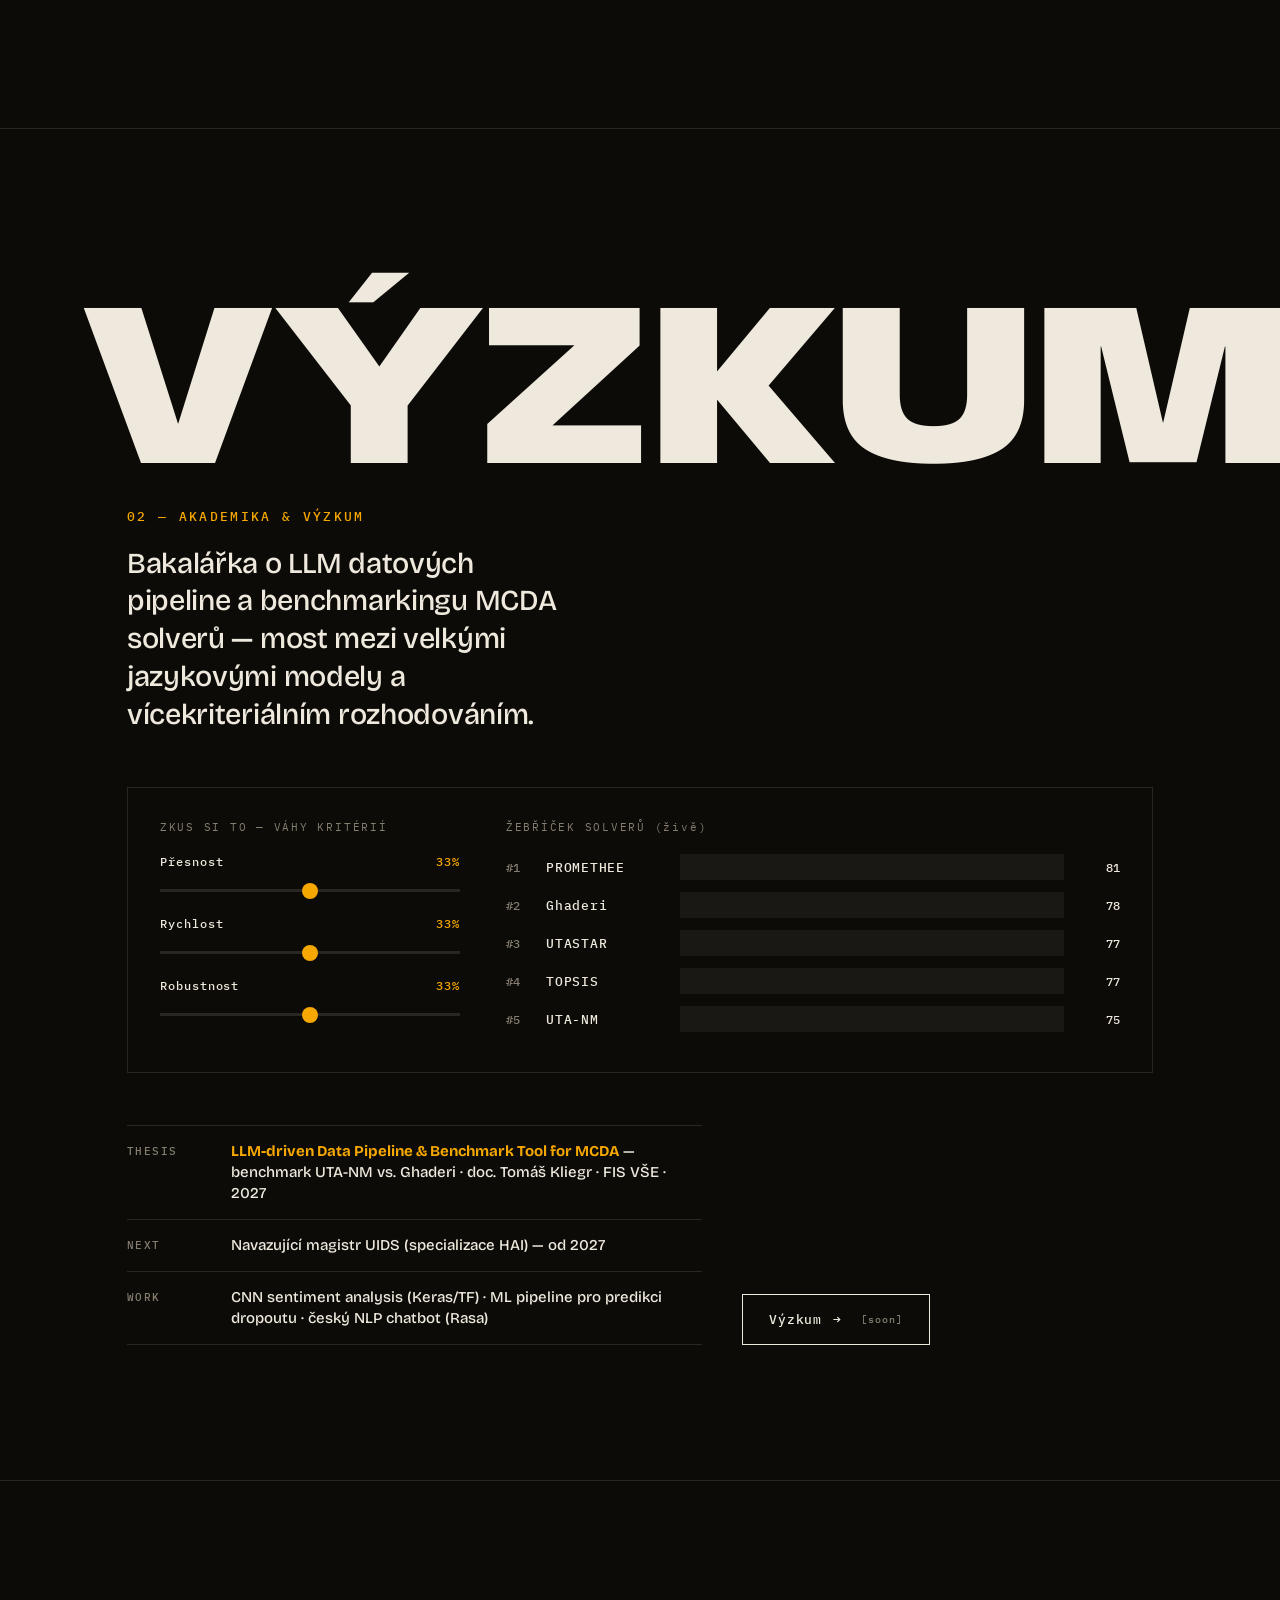
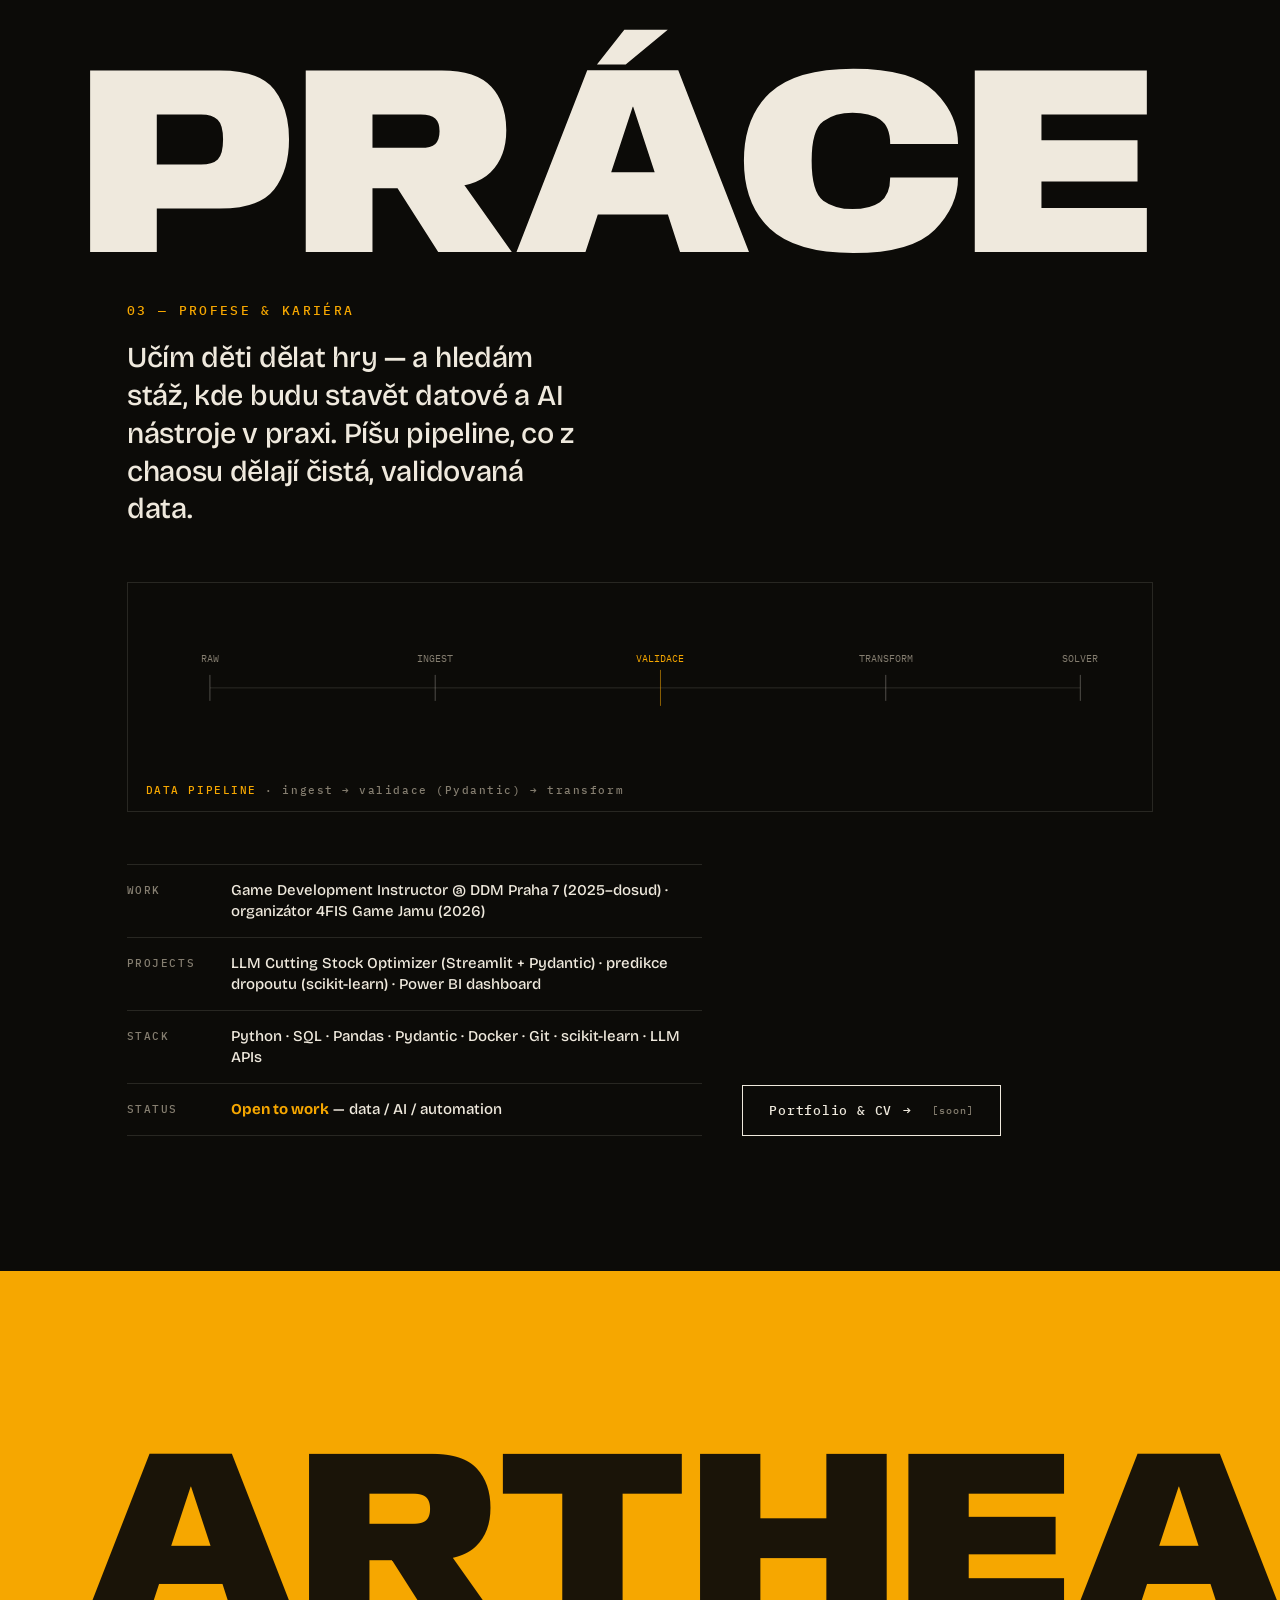
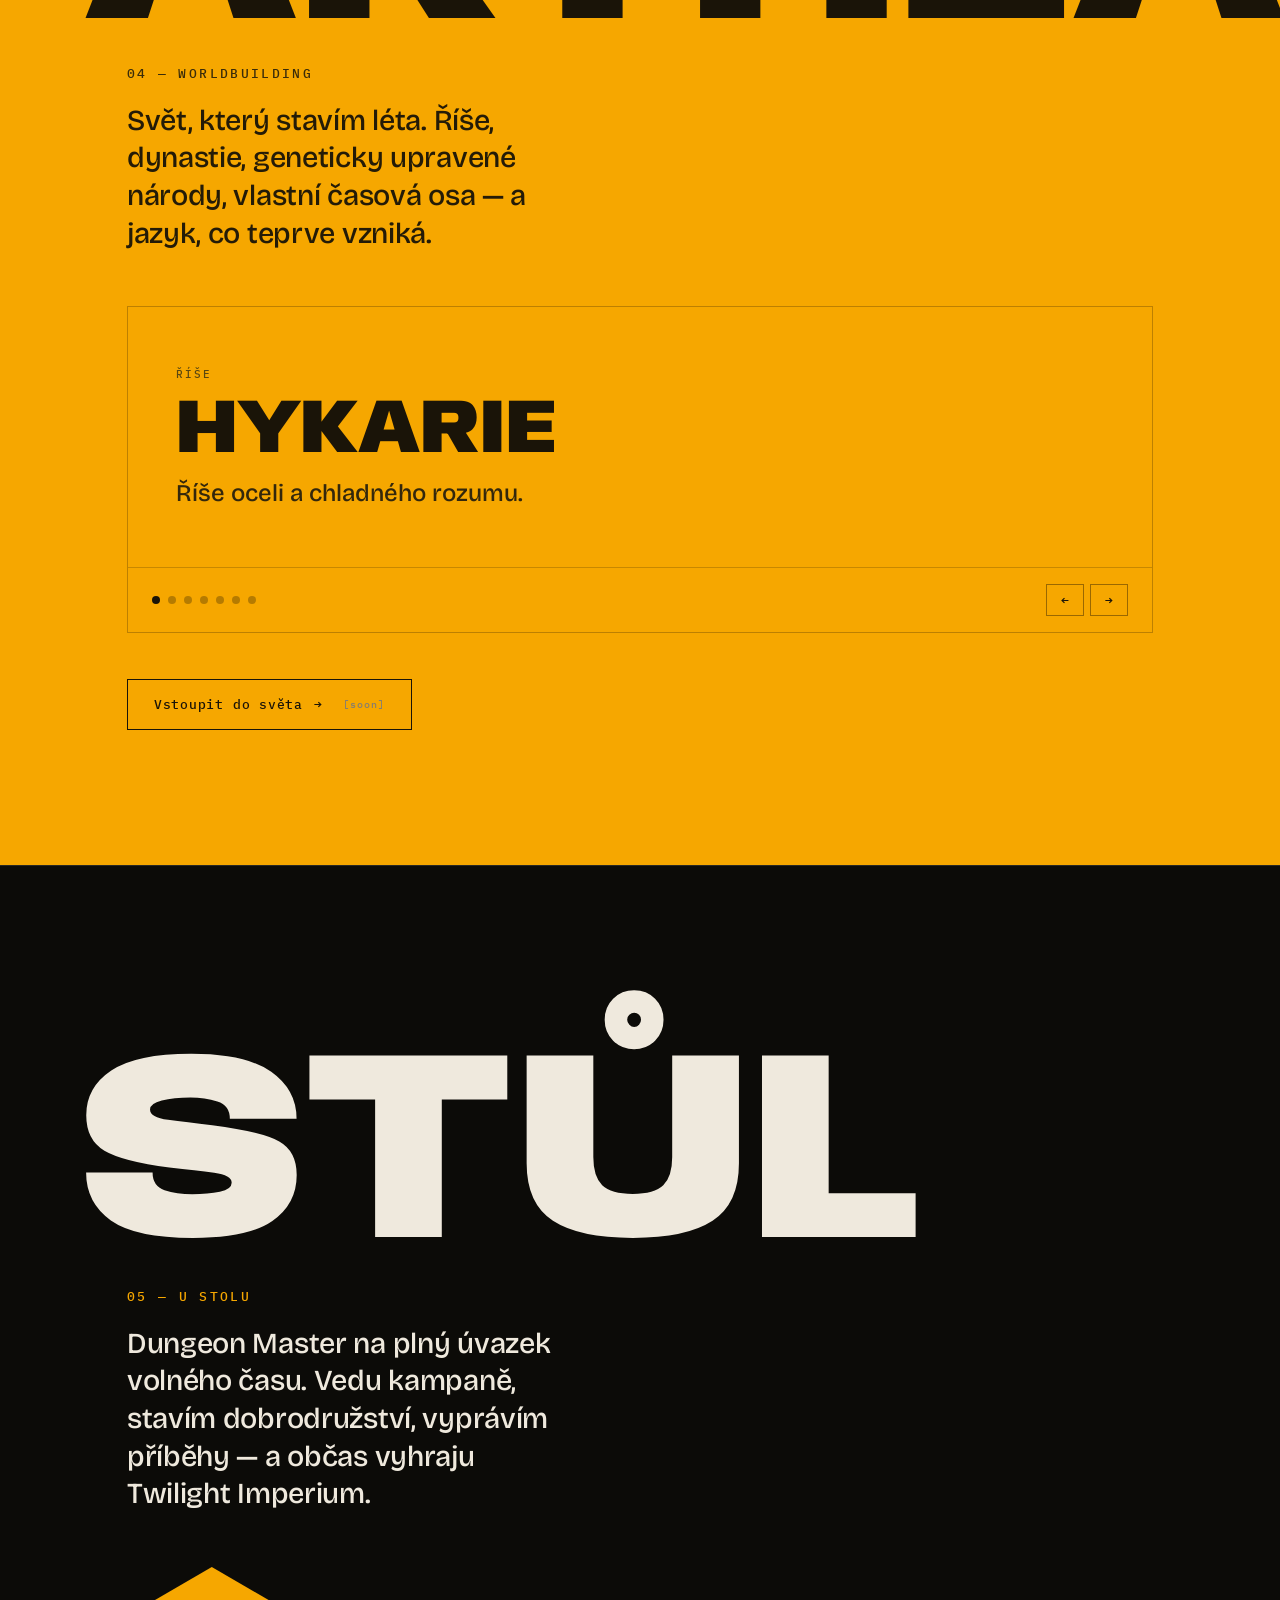
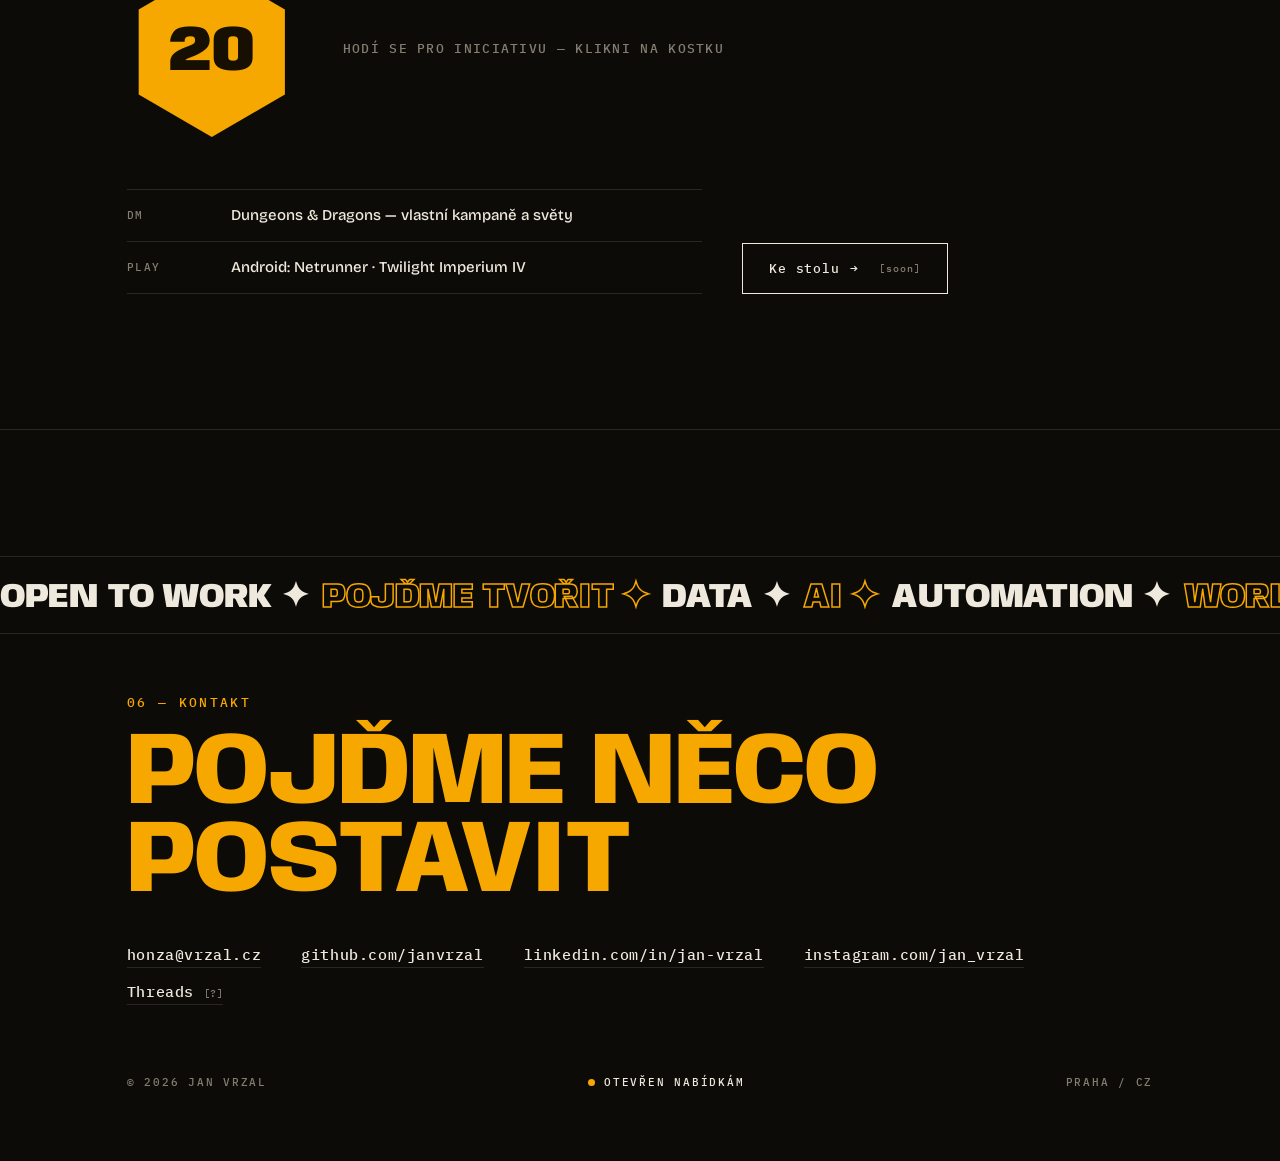
==== commit 18ec3e85: "Minor fixes and QoL updates" ====
--- a/index.html
+++ b/index.html
@@ -18,7 +18,12 @@
   <meta property="og:url" content="https://janvrzal.github.io/">
   <meta property="og:locale" content="cs_CZ">
   <meta property="og:locale:alternate" content="en_US">
-  <meta name="twitter:card" content="summary">
+  <meta property="og:image" content="https://janvrzal.github.io/og-image.png">
+  <meta property="og:image:width" content="1200">
+  <meta property="og:image:height" content="630">
+  <meta property="og:image:alt" content="Jan Vrzal — designer, developer, AI engineer">
+  <meta name="twitter:card" content="summary_large_image">
+  <meta name="twitter:image" content="https://janvrzal.github.io/og-image.png">
 
   <!-- fonts -->
   <link rel="preconnect" href="https://fonts.googleapis.com">
@@ -32,9 +37,39 @@
   <link rel="stylesheet" href="css/components.css">
   <link rel="stylesheet" href="css/features.css">
 
+  <!-- strukturovaná data -->
+  <script type="application/ld+json">
+  {
+    "@context": "https://schema.org",
+    "@type": "Person",
+    "name": "Jan Vrzal",
+    "url": "https://janvrzal.github.io/",
+    "image": "https://janvrzal.github.io/og-image.png",
+    "jobTitle": "Designer, developer & AI engineer",
+    "description": "Student aplikované informatiky, builder datových a AI nástrojů, worldbuilder a dungeon master z Prahy.",
+    "address": {
+      "@type": "PostalAddress",
+      "addressLocality": "Praha",
+      "addressCountry": "CZ"
+    },
+    "alumniOf": {
+      "@type": "CollegeOrUniversity",
+      "name": "Vysoká škola ekonomická v Praze (FIS VŠE)"
+    },
+    "knowsAbout": ["Python", "SQL", "Data pipelines", "Machine Learning", "LLM", "MCDA", "Worldbuilding"],
+    "sameAs": [
+      "https://github.com/janvrzal",
+      "https://linkedin.com/in/jan-vrzal",
+      "https://instagram.com/jan_vrzal"
+    ]
+  }
+  </script>
+
   <script type="module" src="js/app.js"></script>
 </head>
 <body>
+
+  <div class="scroll-bar" data-scroll-bar aria-hidden="true"></div>
 
   <!-- ============ NAV ============ -->
   <nav class="nav" aria-label="Hlavní navigace">
--- a/css/layout.css
+++ b/css/layout.css
@@ -1,20 +1,39 @@
 /* ============================================================
    layout.css — structural layout (nav, hero, sections, footer)
    ============================================================ */
+
+/* ---------- SCROLL PROGRESS ---------- */
+.scroll-bar{
+  position:fixed;top:0;left:0;z-index:calc(var(--z-nav) + 1);
+  height:2px;width:0;background:var(--c-amber);
+  transition:width .08s linear;will-change:width;
+}
 
 /* ---------- NAV ---------- */
 .nav{
   position:fixed;top:0;left:0;right:0;z-index:var(--z-nav);
   display:flex;align-items:center;justify-content:space-between;
   padding:18px var(--pad-x);
-  background:linear-gradient(var(--c-bg), rgba(12,11,8,0));
+  background:transparent;border-bottom:1px solid transparent;
+  transition:background var(--dur-fast) var(--ease), border-color var(--dur-fast) var(--ease), backdrop-filter var(--dur-fast);
   font-family:var(--f-mono);font-size:var(--fs-mono-s);letter-spacing:var(--ls-mono);
+}
+/* po odscrollování z hero: jemné teplé sklo + hairline, ať je menu čitelné */
+.nav.is-scrolled{
+  background:rgba(12,11,8,.72);
+  -webkit-backdrop-filter:blur(10px);backdrop-filter:blur(10px);
+  border-bottom-color:var(--c-line);
 }
 .nav__logo{font-family:var(--f-display);font-weight:var(--fw-black);font-size:17px;
   letter-spacing:0;text-decoration:none}
 .nav__links{display:flex;gap:26px}
-.nav__links a{color:var(--c-mute);text-decoration:none;transition:color var(--dur-fast)}
+.nav__links a{color:var(--c-mute);text-decoration:none;transition:color var(--dur-fast);position:relative}
 .nav__links a:hover{color:var(--c-ink)}
+/* aktivní sekce (scroll-spy) */
+.nav__links a.is-current{color:var(--c-ink)}
+.nav__links a.is-current::after{
+  content:"";position:absolute;left:0;right:0;bottom:-6px;height:1px;background:var(--c-amber);
+}
 
 /* hamburger — skrytý na desktopu */
 .nav__burger{display:none;flex-direction:column;justify-content:center;gap:5px;
@@ -72,7 +91,7 @@
   display:inline-block;font-family:var(--f-display);font-weight:var(--fw-black);
   font-variation-settings:'wdth' 118;font-size:var(--fs-bleed);line-height:.82;
   letter-spacing:var(--ls-tight);color:var(--c-ink);text-transform:uppercase;
-  white-space:nowrap;padding:.16em 0 0 var(--pad-x); /* .16em horní vzduch = nesekne diakritiku */
+  white-space:nowrap;padding:.26em 0 0 var(--pad-x); /* horní vzduch = nesekne diakritiku (i kroužek nad Ů) */
 }
 .section__idx{font-family:var(--f-mono);font-size:var(--fs-mono);letter-spacing:var(--ls-wide);
   color:var(--c-amber);margin-bottom:20px}
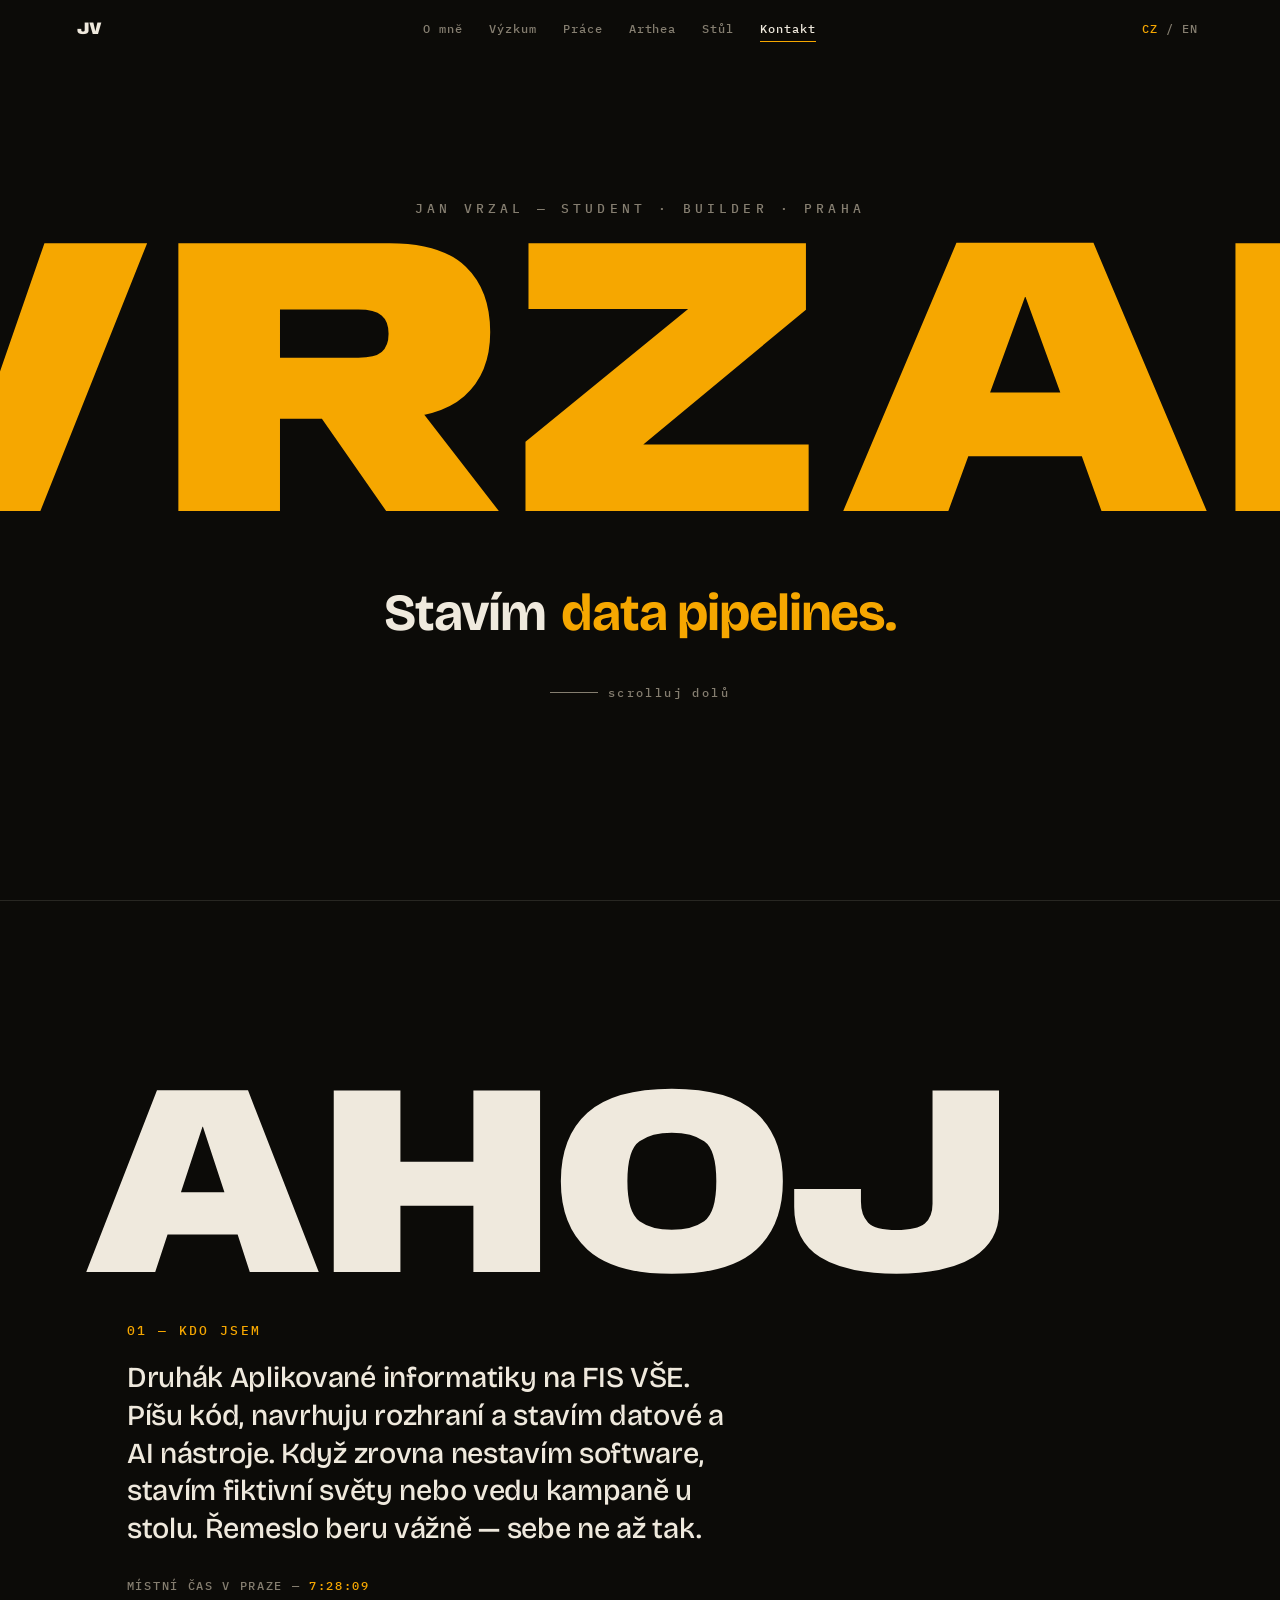
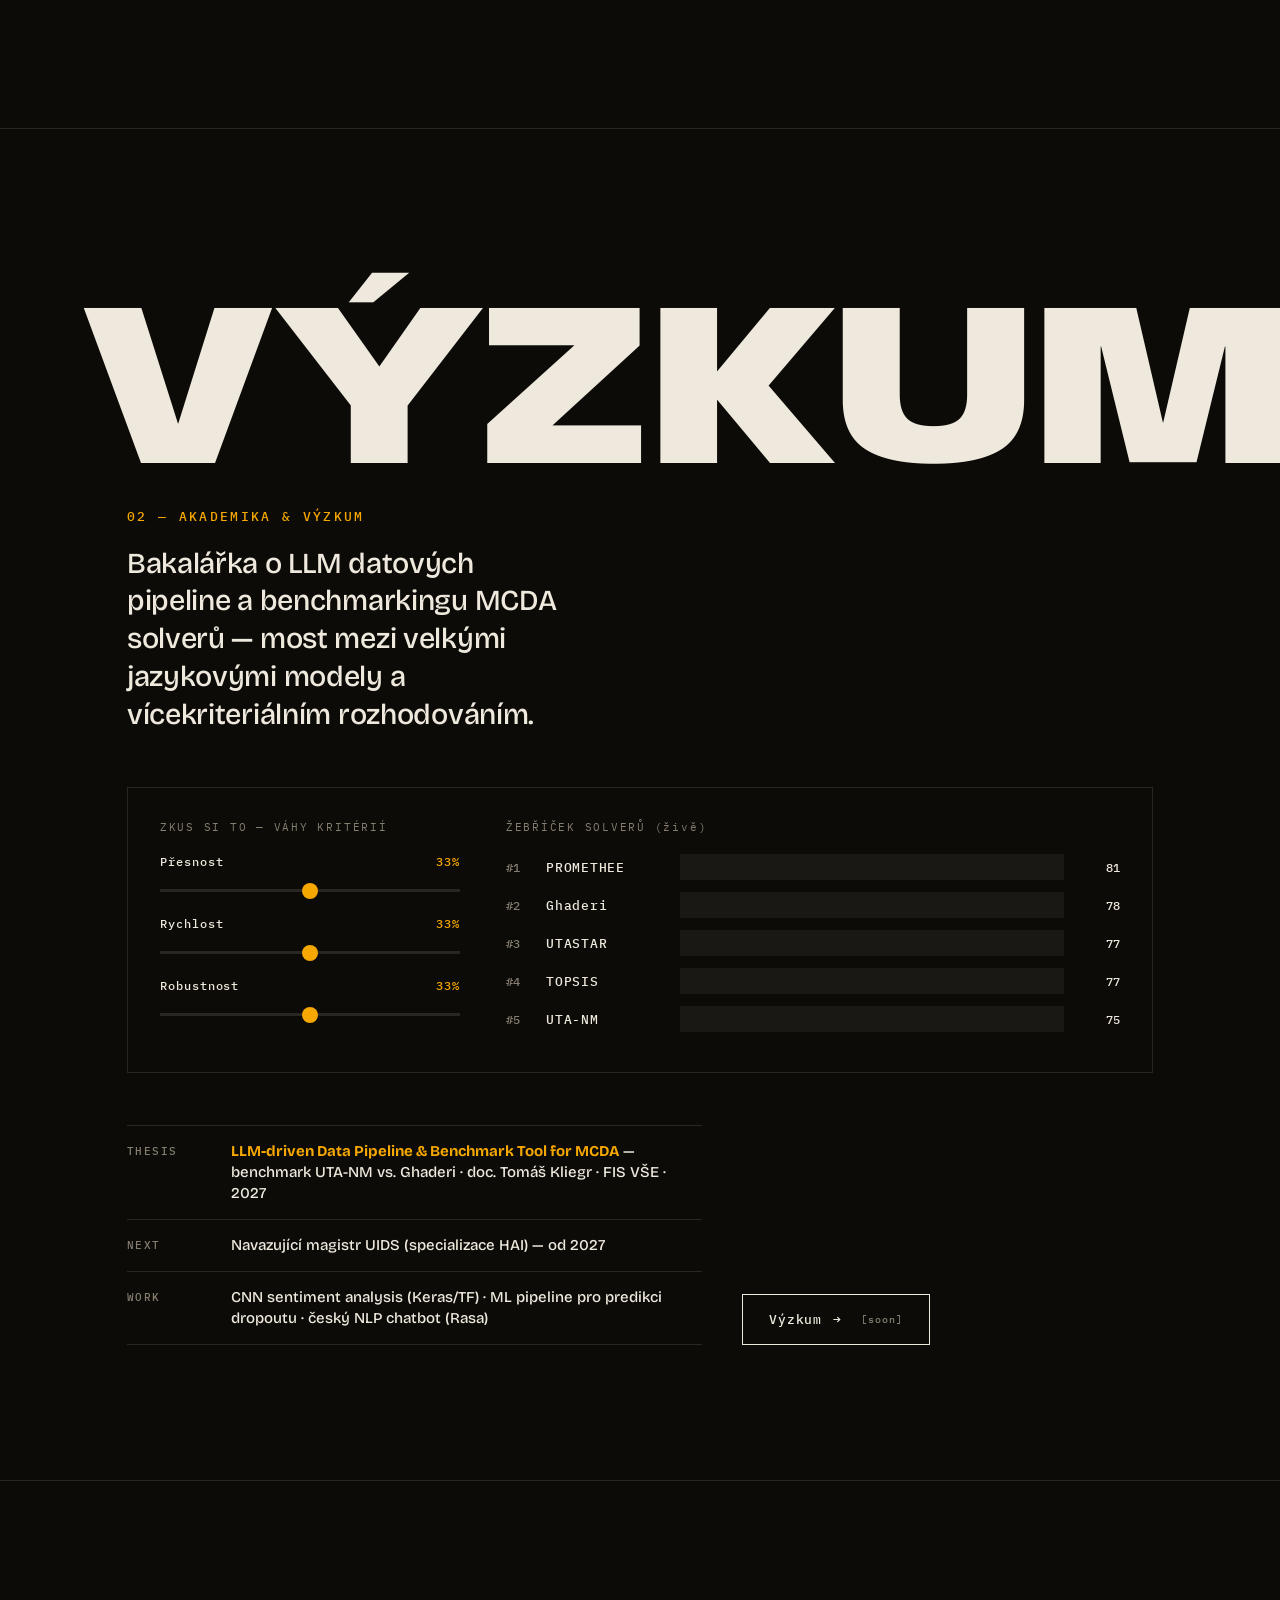
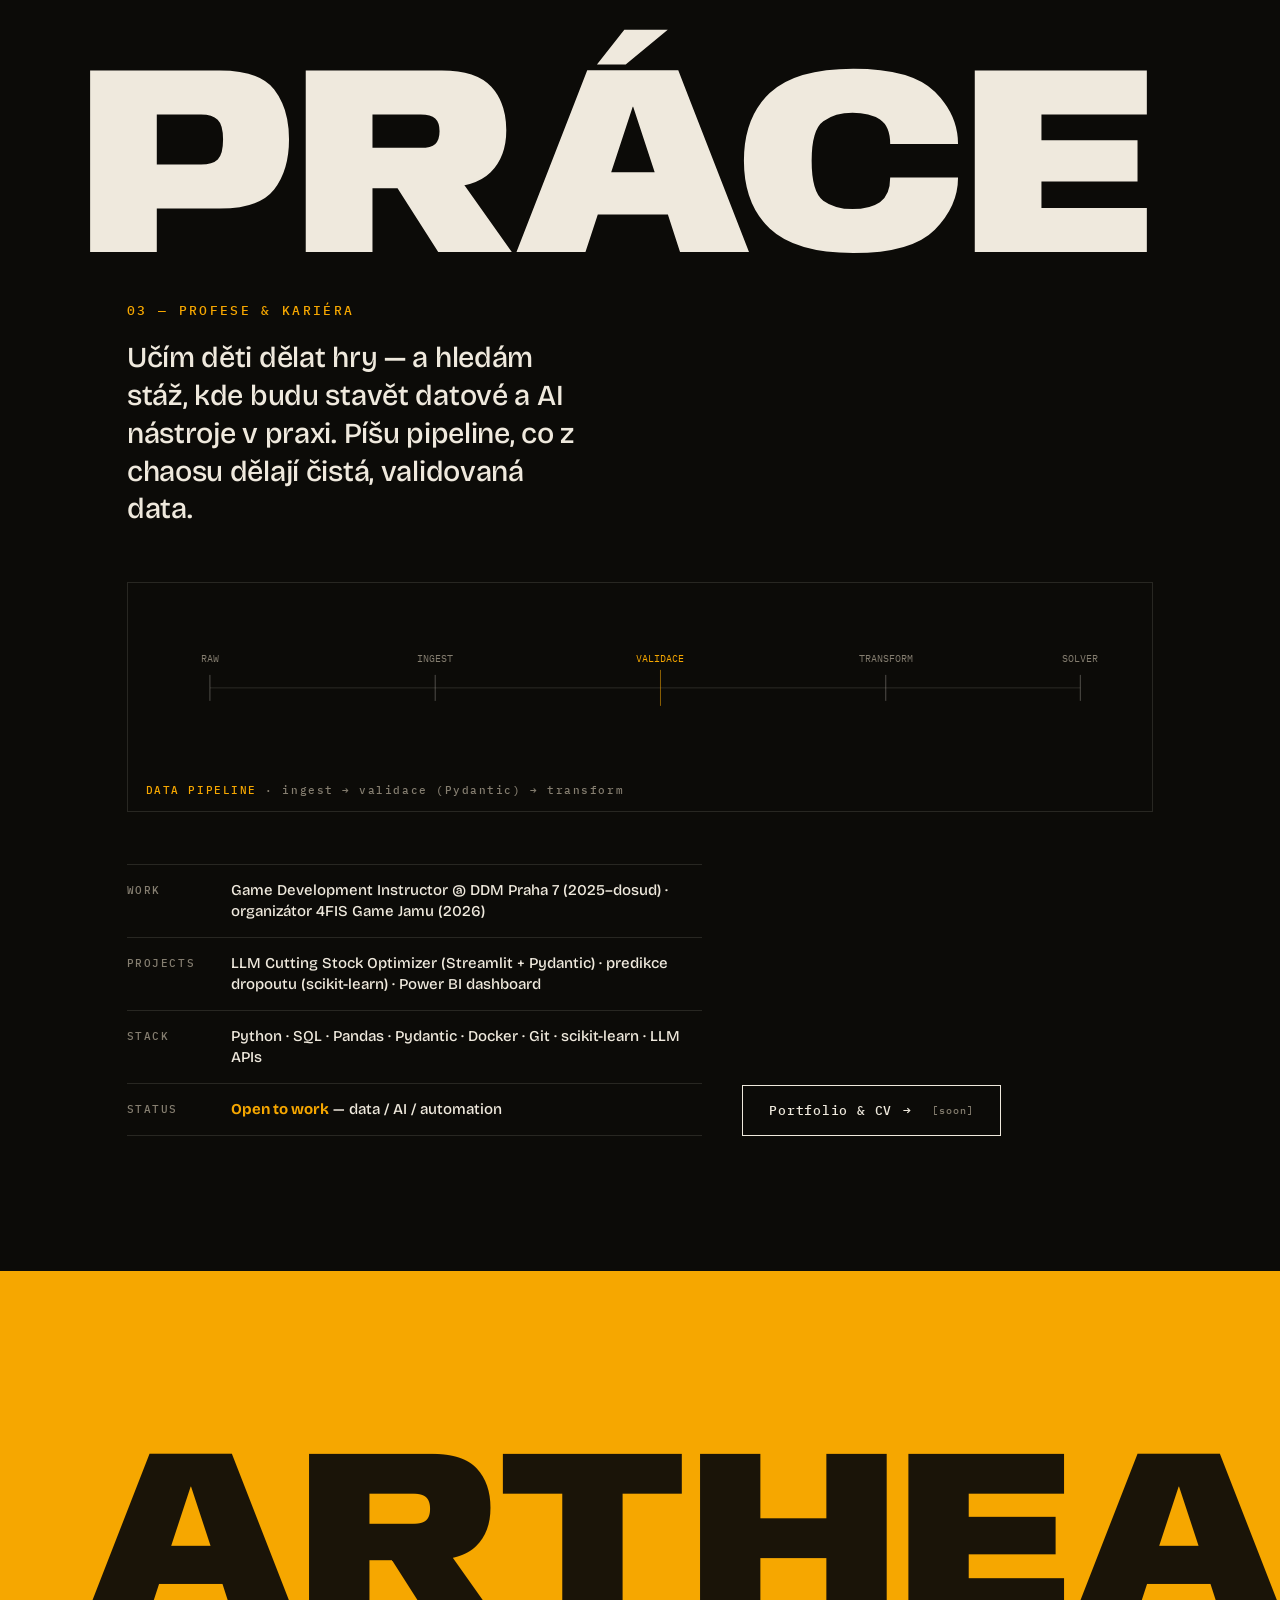
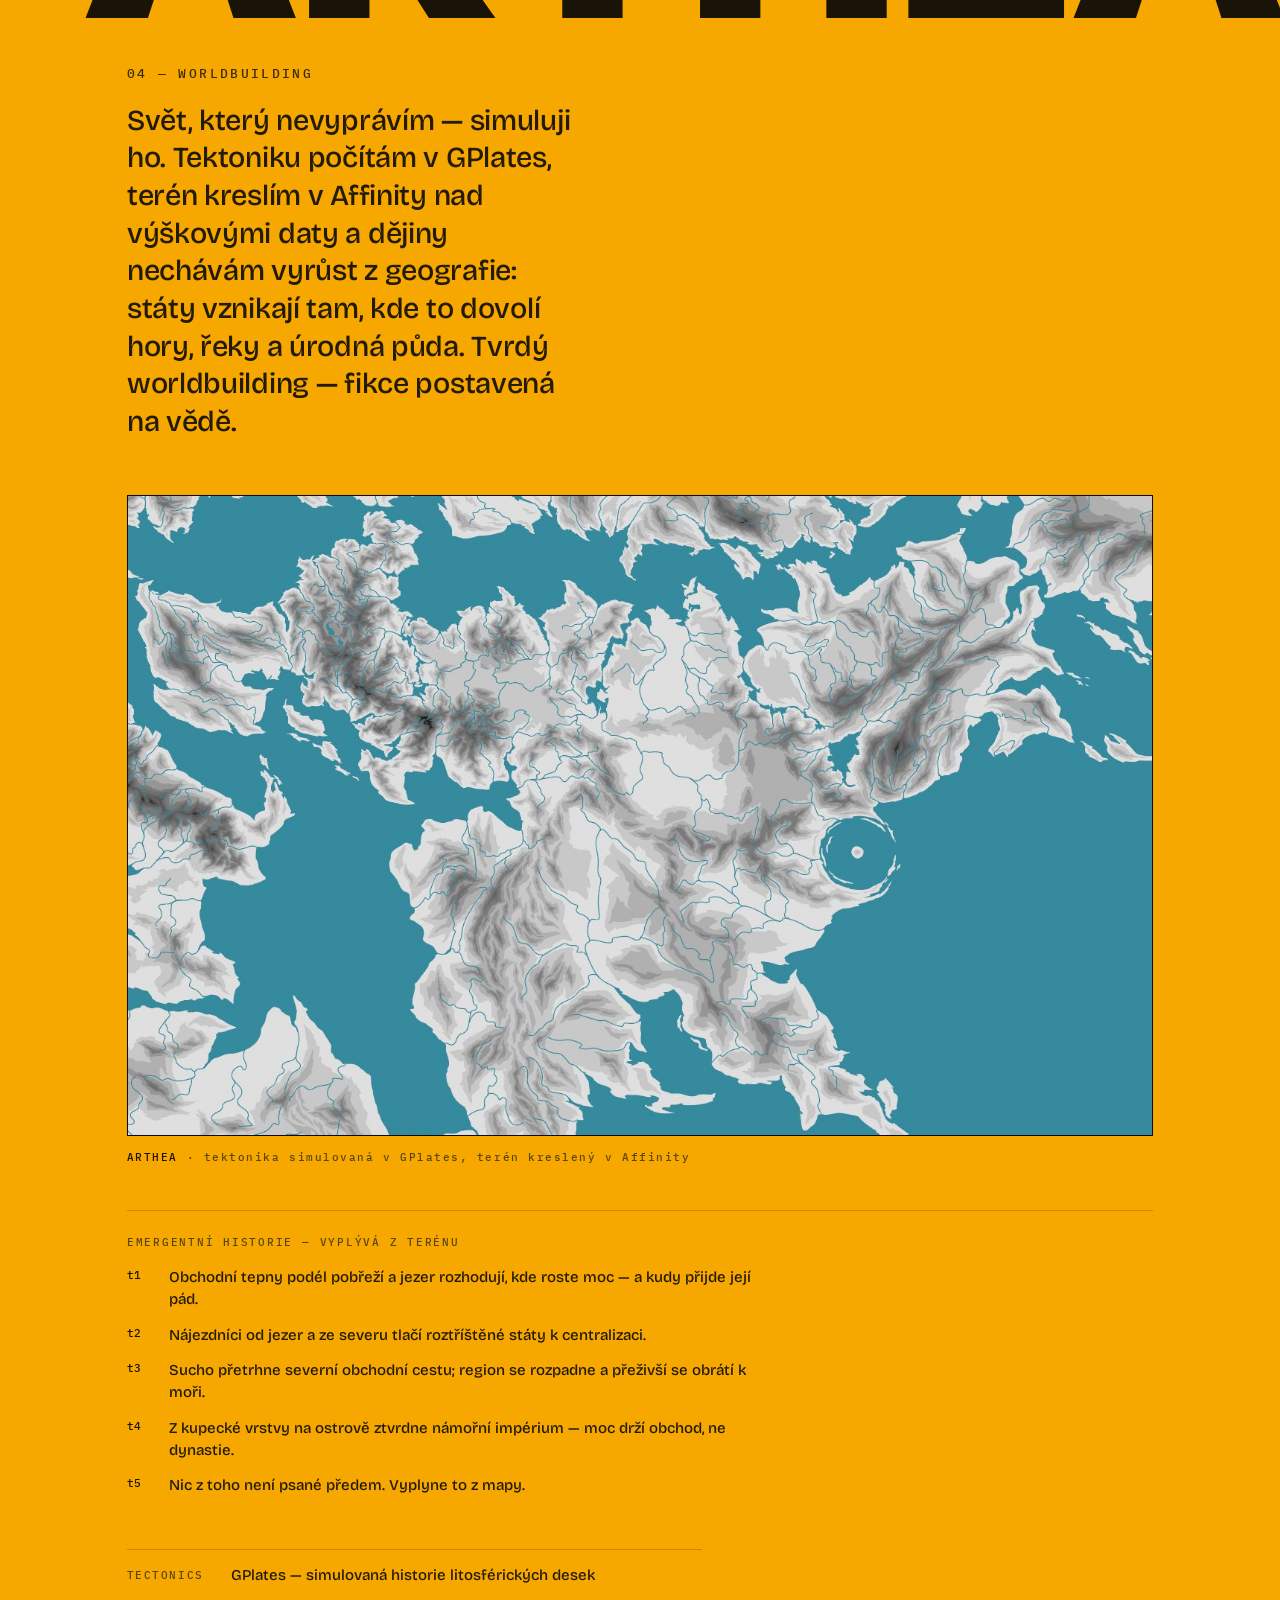
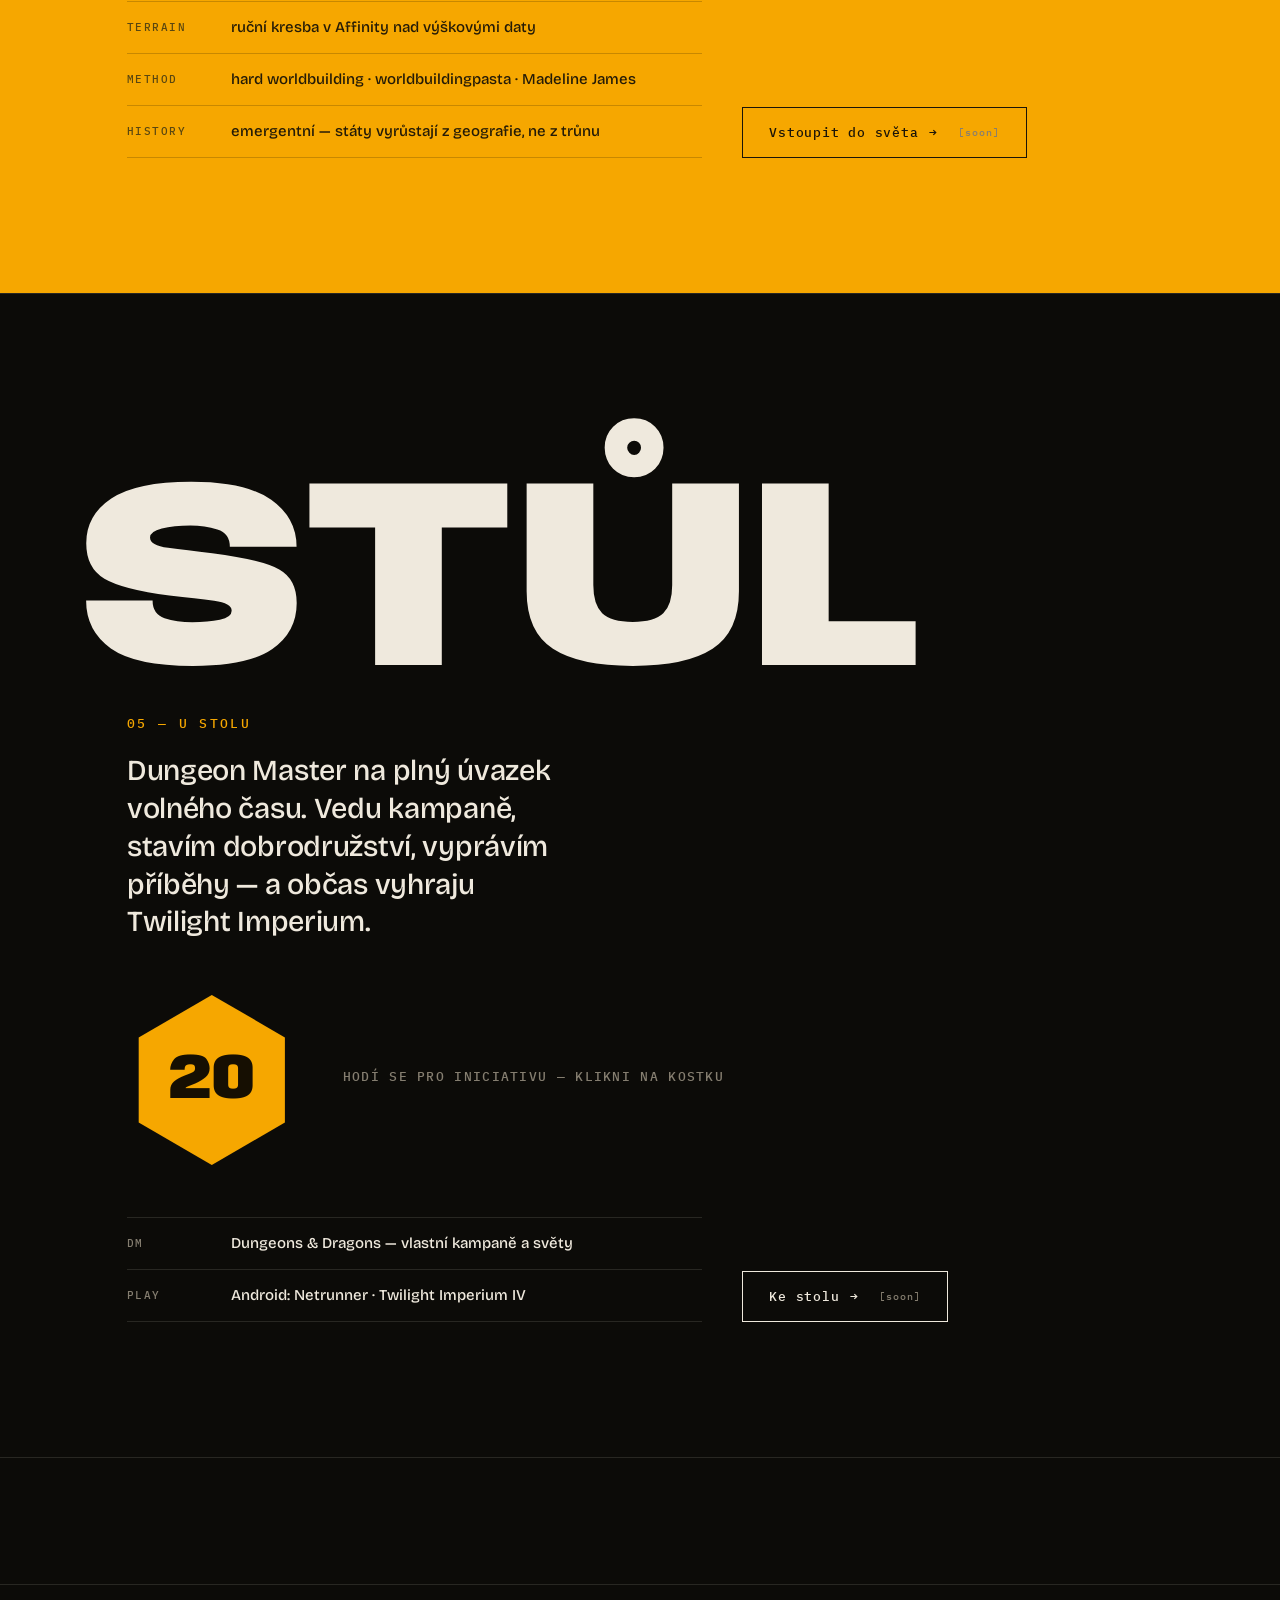
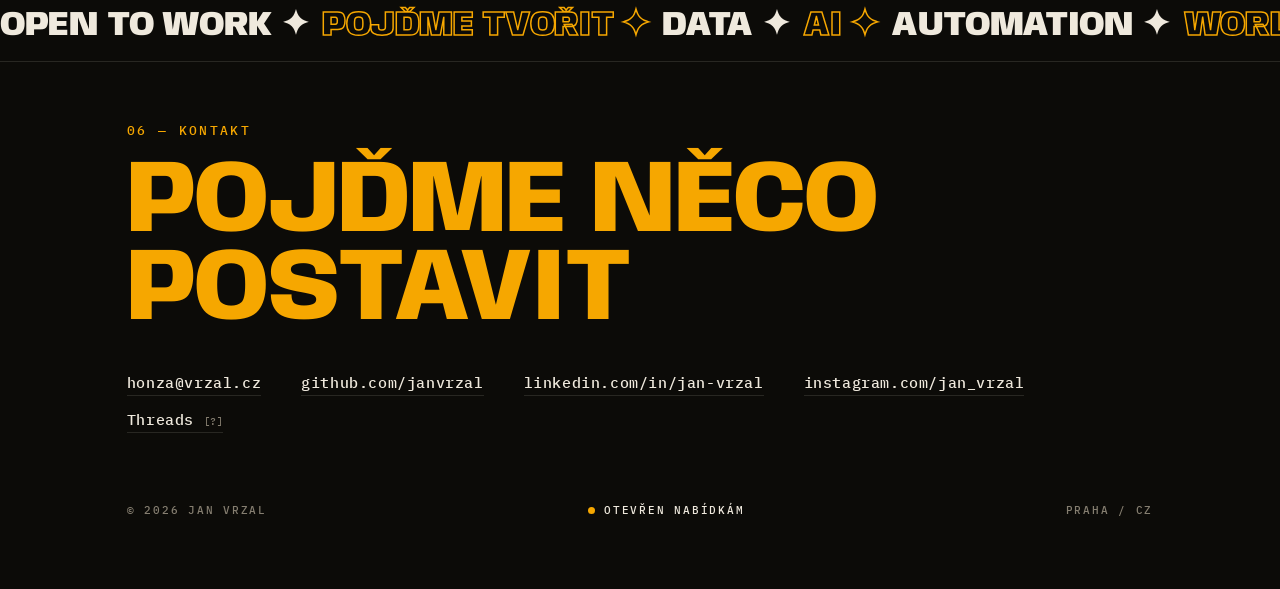
==== commit 9b9c4182: "Changed Arthea section" ====
--- a/index.html
+++ b/index.html
@@ -199,23 +199,41 @@
       <div class="wrap">
         <p class="section__idx reveal">04 — WORLDBUILDING</p>
         <p class="section__lead reveal"
-          data-cz="Svět, který stavím léta. Říše, dynastie, geneticky upravené národy, vlastní časová osa — a jazyk, co teprve vzniká."
-          data-en="A world I've been building for years. Empires, dynasties, gene-engineered peoples, a custom timeline — and a language still being born."></p>
-
-        <div class="section__feature reveal">
-          <div class="caro" data-carousel>
-            <div class="caro__vp"><div class="caro__track" data-caro-track></div></div>
-            <div class="caro__ctrl">
-              <div class="caro__dots" data-caro-dots></div>
-              <div class="caro__arw">
-                <button data-caro-prev aria-label="Předchozí">←</button>
-                <button data-caro-next aria-label="Další">→</button>
-              </div>
+          data-cz="Svět, který nevyprávím — simuluji ho. Tektoniku počítám v GPlates, terén kreslím v Affinity nad výškovými daty a dějiny nechávám vyrůst z geografie: státy vznikají tam, kde to dovolí hory, řeky a úrodná půda. Tvrdý worldbuilding — fikce postavená na vědě."
+          data-en="A world I don't narrate — I simulate it. Tectonics in GPlates, terrain hand-drawn in Affinity over elevation data, and history left to grow out of geography: states form where the mountains, rivers and fertile land allow. Hard worldbuilding — fiction built on science."></p>
+
+        <div class="section__feature reveal">
+          <figure class="amap">
+            <div class="amap__screen">
+              <img src="assets/arthea-map.png" alt="Mapa světa Arthea — výškový model" loading="lazy" onerror="this.remove()">
+              <span class="amap__ph" data-cz="MAPA — export z Affinity sem · GPlates → výška → terén" data-en="MAP — drop Affinity export here · GPlates → elevation → terrain"></span>
             </div>
-          </div>
-        </div>
-
-        <a class="cta reveal" href="#" style="margin-top:46px"><span data-cz="Vstoupit do světa" data-en="Enter the world"></span> →&nbsp;<span class="cta__soon">[soon]</span></a>
+            <figcaption class="amap__cap">
+              <b>ARTHEA</b> · <span data-cz="tektonika simulovaná v GPlates, terén kreslený v Affinity" data-en="tectonics simulated in GPlates, terrain drawn in Affinity"></span>
+            </figcaption>
+          </figure>
+        </div>
+
+        <div class="alog reveal" aria-label="Emergentní historie">
+          <p class="alog__h" data-cz="EMERGENTNÍ HISTORIE — VYPLÝVÁ Z TERÉNU" data-en="EMERGENT HISTORY — IT GROWS FROM THE TERRAIN"></p>
+          <ol class="alog__list">
+            <li data-cz="Obchodní tepny podél pobřeží a jezer rozhodují, kde roste moc — a kudy přijde její pád." data-en="Trade arteries along coasts and lakes decide where power grows — and where it falls."></li>
+            <li data-cz="Nájezdníci od jezer a ze severu tlačí roztříštěné státy k centralizaci." data-en="Raiders from the lakes and the north push fractured states toward centralization."></li>
+            <li data-cz="Sucho přetrhne severní obchodní cestu; region se rozpadne a přeživší se obrátí k moři." data-en="A drought severs the northern trade route; the region fragments and the survivors turn to the sea."></li>
+            <li data-cz="Z kupecké vrstvy na ostrově ztvrdne námořní impérium — moc drží obchod, ne dynastie." data-en="A merchant class on an island hardens into a naval empire — power held by trade, not dynasty."></li>
+            <li data-cz="Nic z toho není psané předem. Vyplyne to z mapy." data-en="None of this is written in advance. It emerges from the map."></li>
+          </ol>
+        </div>
+
+        <div class="section__tail reveal">
+          <div class="facts">
+            <div class="fact"><span class="fact__k">TECTONICS</span><span class="fact__v" data-cz="GPlates — simulovaná historie litosférických desek" data-en="GPlates — simulated history of lithospheric plates"></span></div>
+            <div class="fact"><span class="fact__k">TERRAIN</span><span class="fact__v" data-cz="ruční kresba v Affinity nad výškovými daty" data-en="hand-drawn in Affinity over elevation data"></span></div>
+            <div class="fact"><span class="fact__k">METHOD</span><span class="fact__v">hard worldbuilding · worldbuildingpasta · Madeline James</span></div>
+            <div class="fact"><span class="fact__k">HISTORY</span><span class="fact__v" data-cz="emergentní — státy vyrůstají z geografie, ne z trůnu" data-en="emergent — states grow from geography, not from a throne"></span></div>
+          </div>
+          <a class="cta" href="#"><span data-cz="Vstoupit do světa" data-en="Enter the world"></span> →&nbsp;<span class="cta__soon">[soon]</span></a>
+        </div>
       </div>
     </section>
 
--- a/css/features.css
+++ b/css/features.css
@@ -41,6 +41,34 @@
 .section--arthea .section__lead{color:#241b07}
 .section--arthea .cta{border-color:var(--c-amber-ink);color:var(--c-amber-ink)}
 .section--arthea .cta:hover{background:var(--c-amber-ink);color:var(--c-amber)}
+/* facts na amber ploše — tmavší klíče i hodnoty */
+.section--arthea .fact{border-color:rgba(16,12,4,.2)}
+.section--arthea .fact:last-child{border-color:rgba(16,12,4,.2)}
+.section--arthea .fact__k{color:#5a4710}
+.section--arthea .fact__v{color:#241b07}
+.section--arthea .fact__v b{color:var(--c-amber-ink)}
+
+/* ---------- Arthea: mapa (Affinity export na tmavé „obrazovce") ---------- */
+.amap{margin:0}
+.amap__screen{position:relative;background:var(--c-bg);border:1px solid rgba(16,12,4,.4);
+  aspect-ratio:16/10;display:grid;place-items:center;overflow:hidden}
+.amap__screen img{width:100%;height:100%;object-fit:cover}
+.amap__ph{font-family:var(--f-mono);font-size:var(--fs-mono-s);letter-spacing:.14em;
+  color:var(--c-mute);text-align:center;padding:0 24px}
+.amap__screen img + .amap__ph{display:none} /* skryj placeholder, když je mapa */
+.amap__cap{margin-top:14px;font-family:var(--f-mono);font-size:var(--fs-mono-xs);
+  letter-spacing:.14em;color:#5a4710}
+.amap__cap b{color:var(--c-amber-ink);font-weight:500}
+
+/* ---------- Arthea: emergentní historie (log) ---------- */
+.alog{margin-top:46px;border-top:1px solid rgba(16,12,4,.2);padding-top:24px}
+.alog__h{font-family:var(--f-mono);font-size:var(--fs-mono-xs);letter-spacing:.16em;
+  color:#5a4710;margin-bottom:18px}
+.alog__list{list-style:none;counter-reset:tick;display:flex;flex-direction:column;gap:14px;max-width:64ch}
+.alog__list li{position:relative;padding-left:42px;counter-increment:tick;
+  font-family:var(--f-body);font-size:var(--fs-fact);line-height:1.45;color:#241b07}
+.alog__list li::before{content:"t" counter(tick);position:absolute;left:0;top:1px;
+  font-family:var(--f-mono);font-size:var(--fs-mono-xs);letter-spacing:.06em;color:var(--c-amber-ink)}
 
 .caro{border:1px solid rgba(16,12,4,.25);overflow:hidden;position:relative}
 .caro__vp{overflow:hidden}
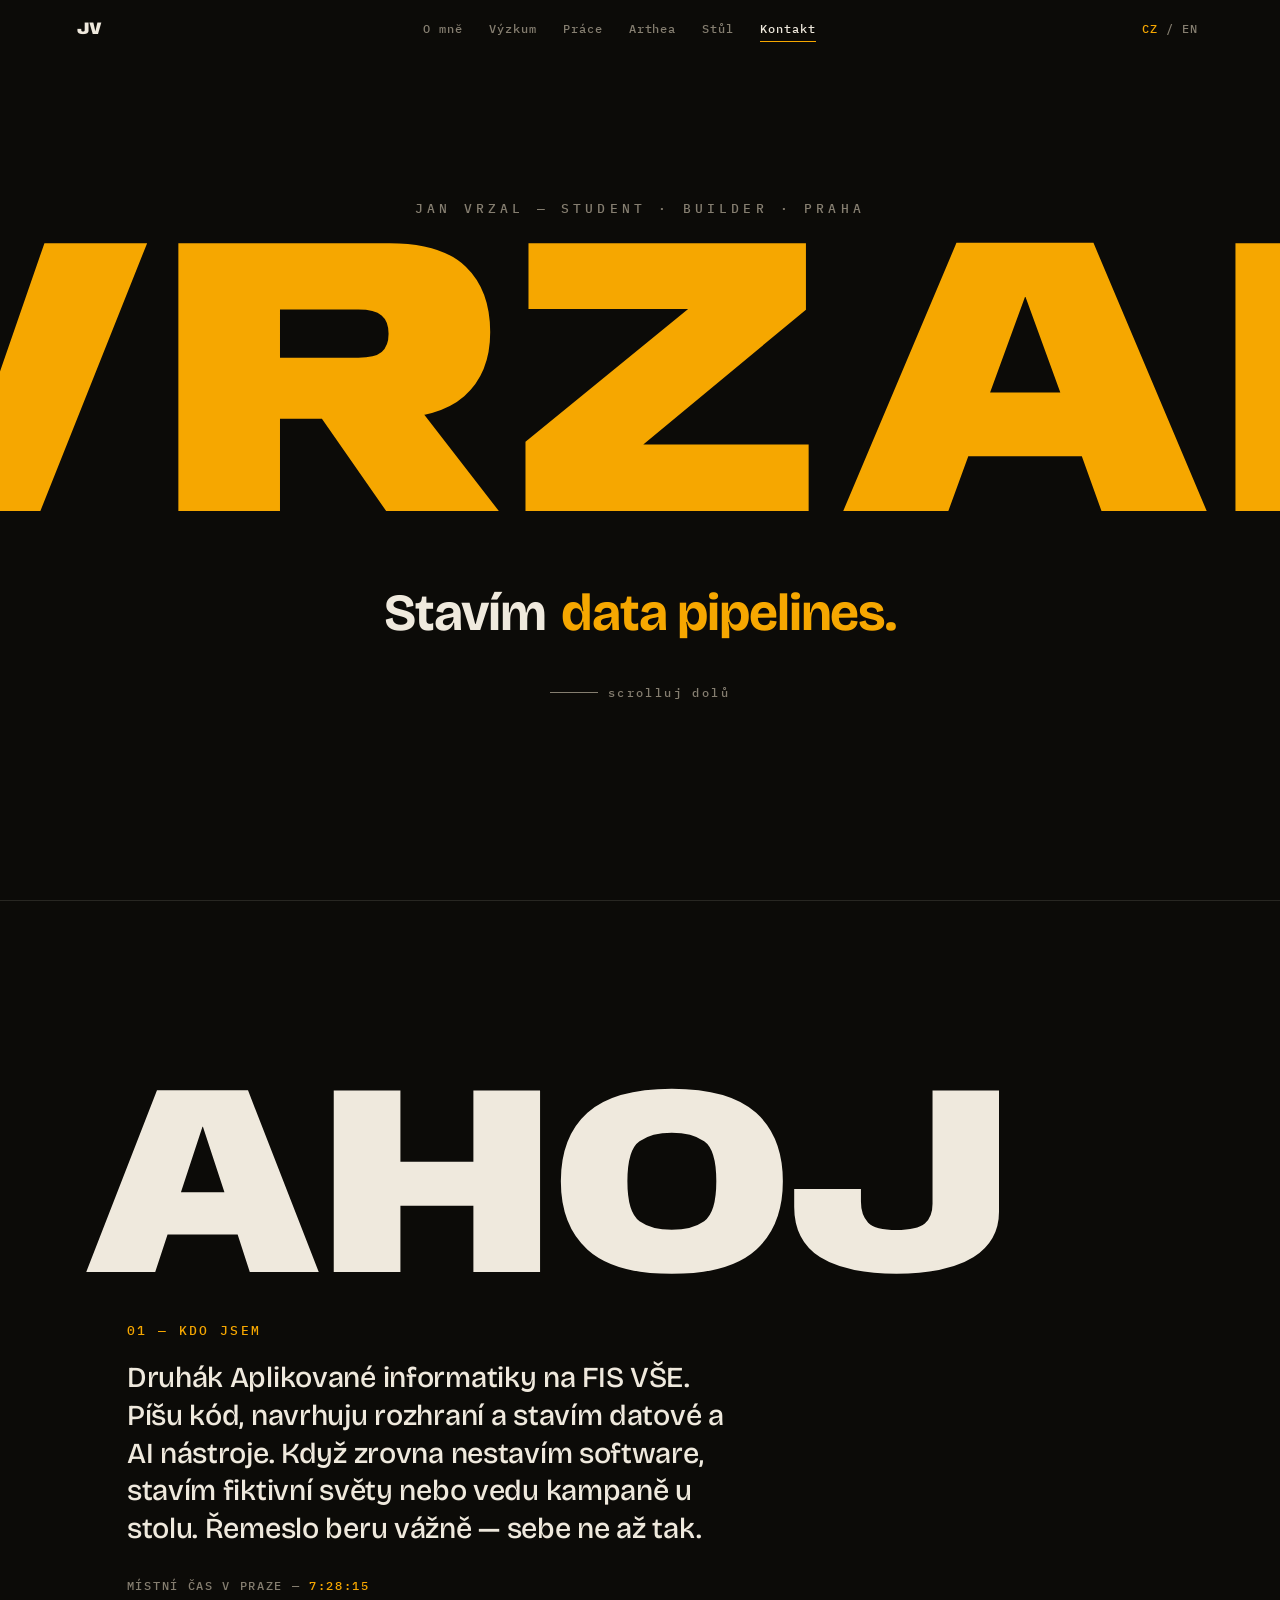
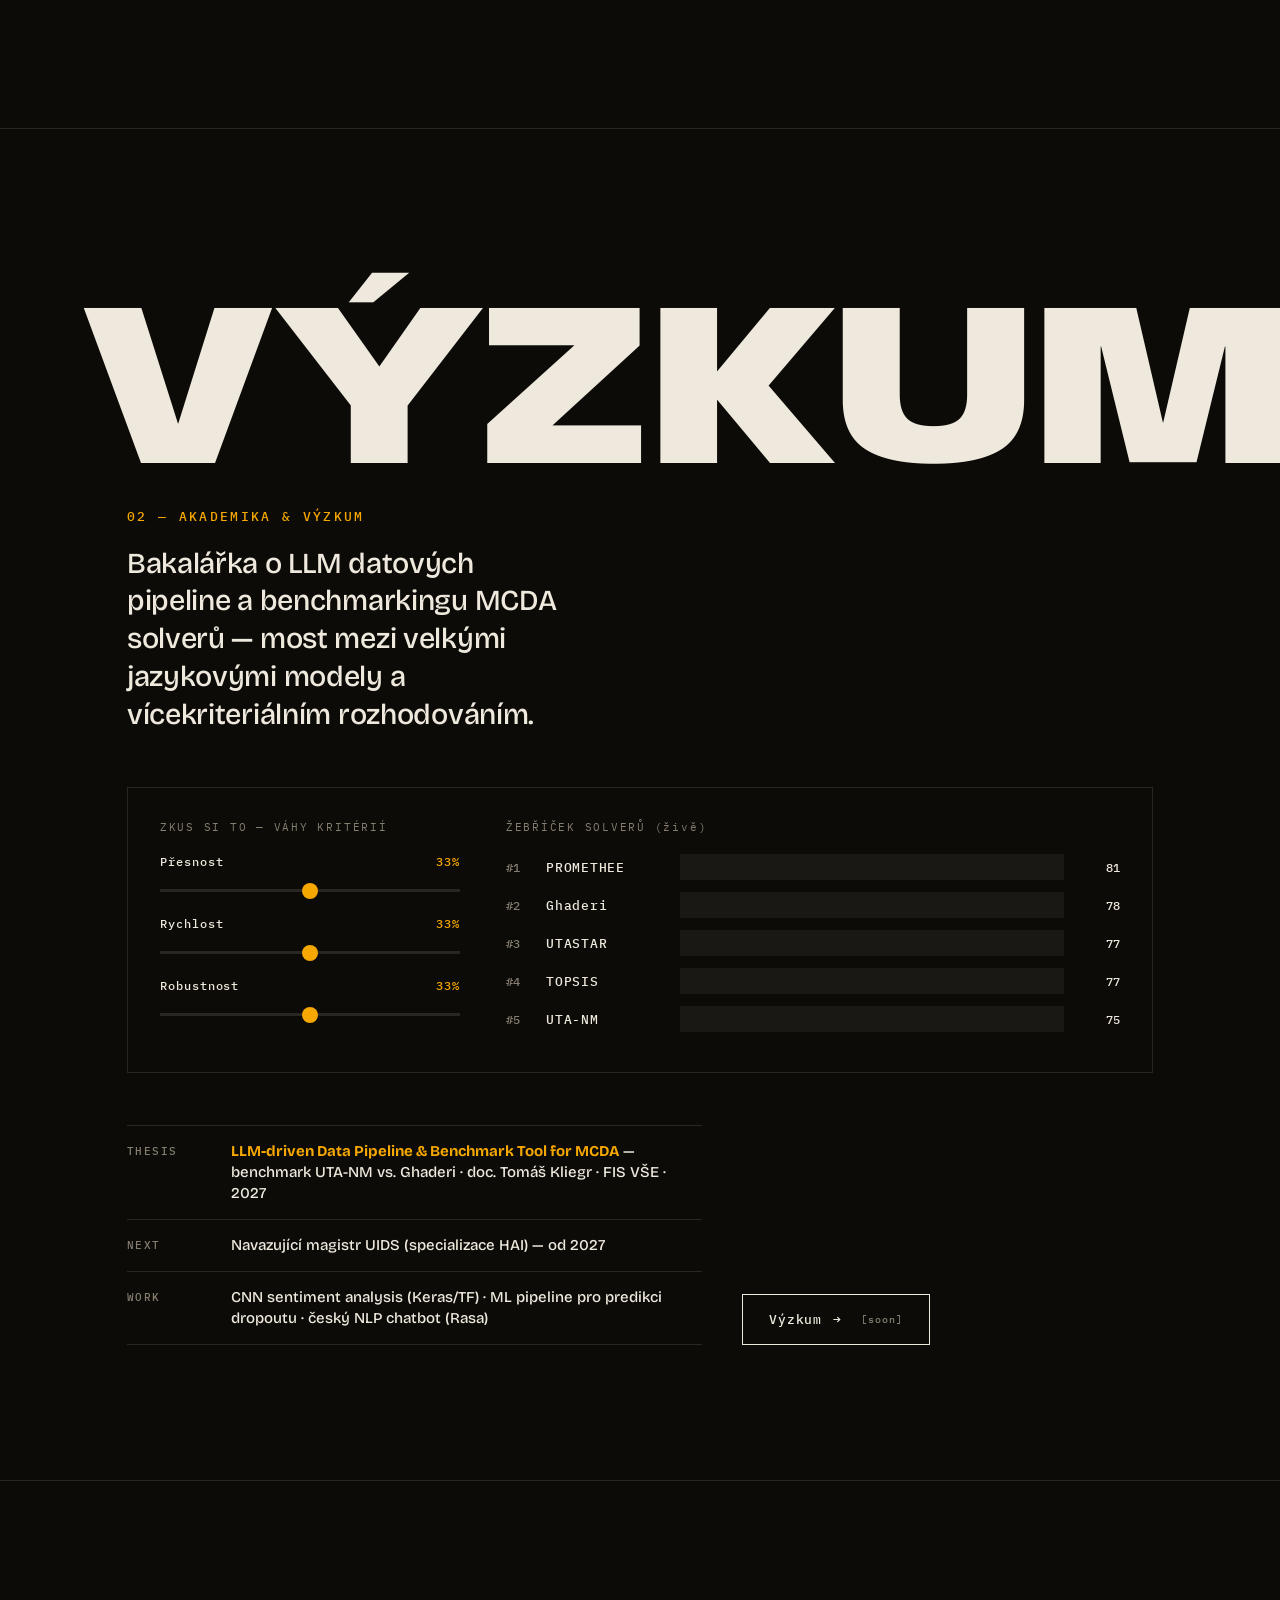
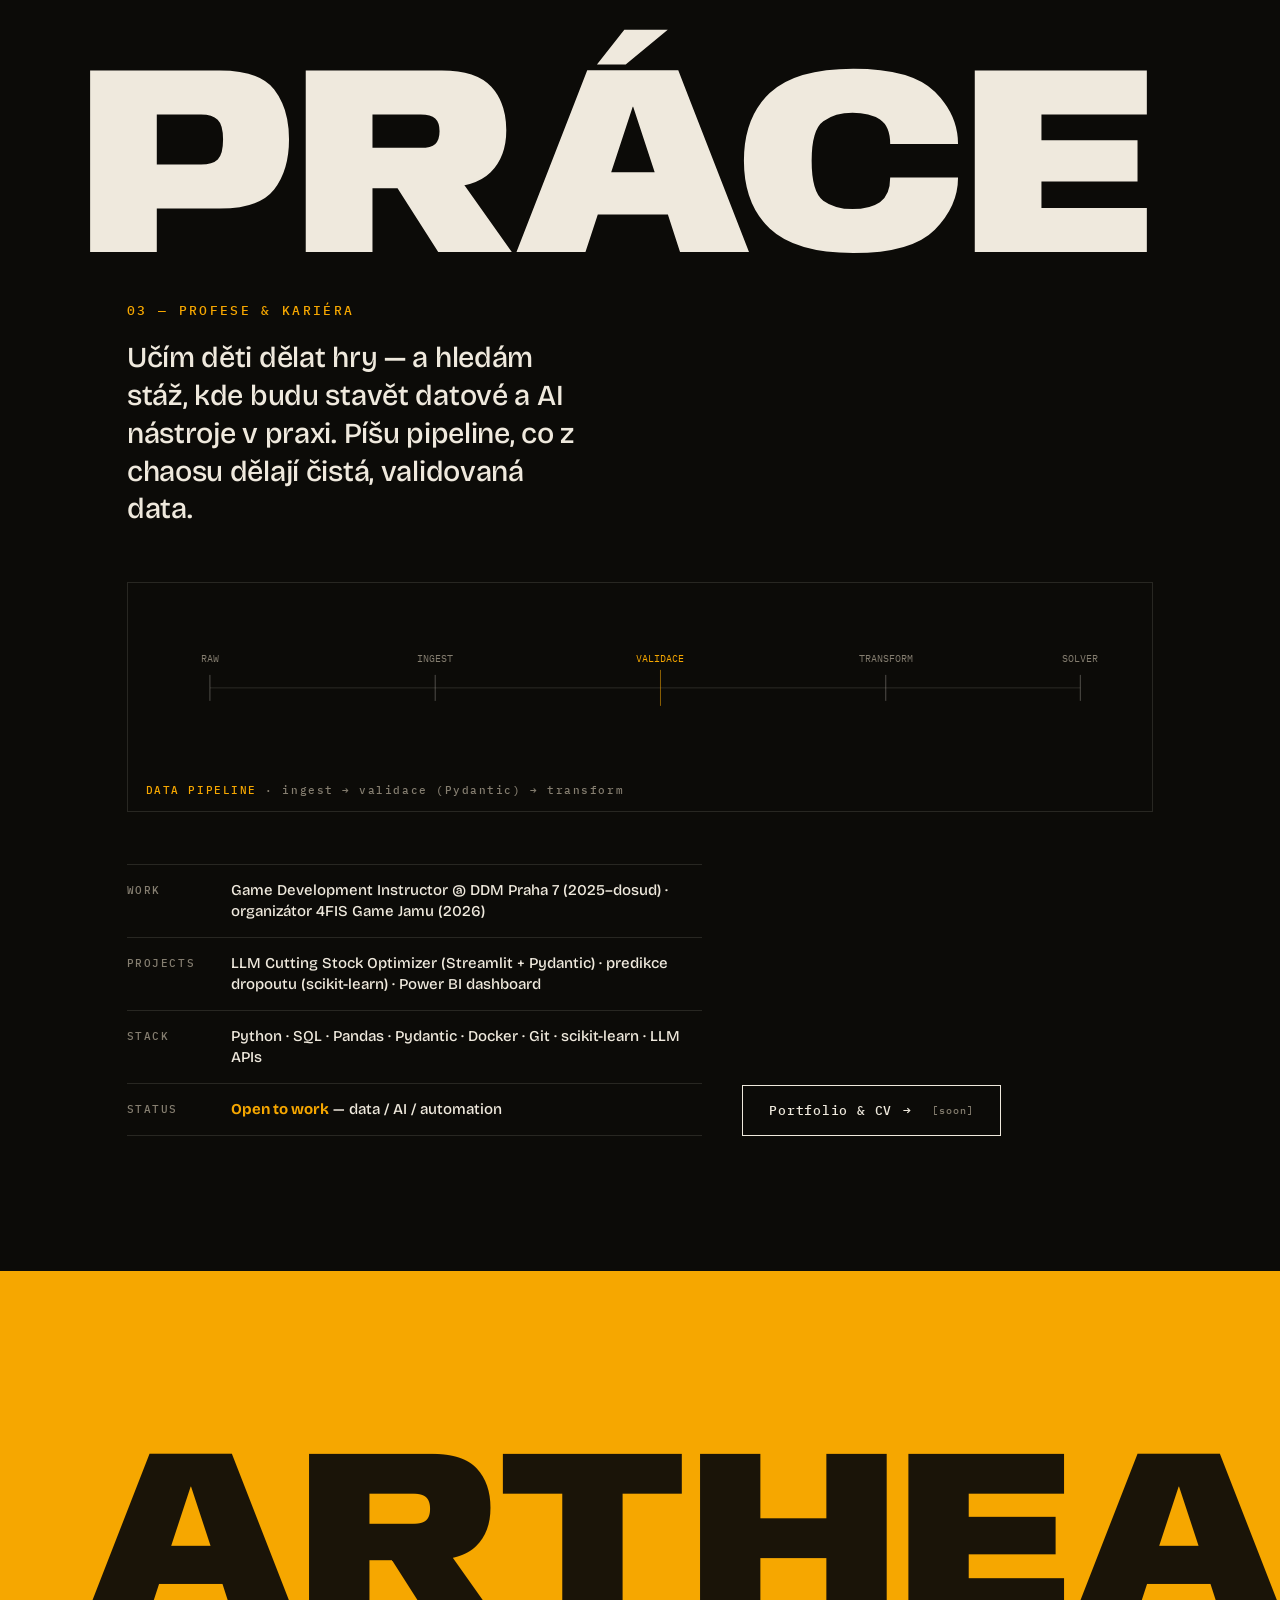
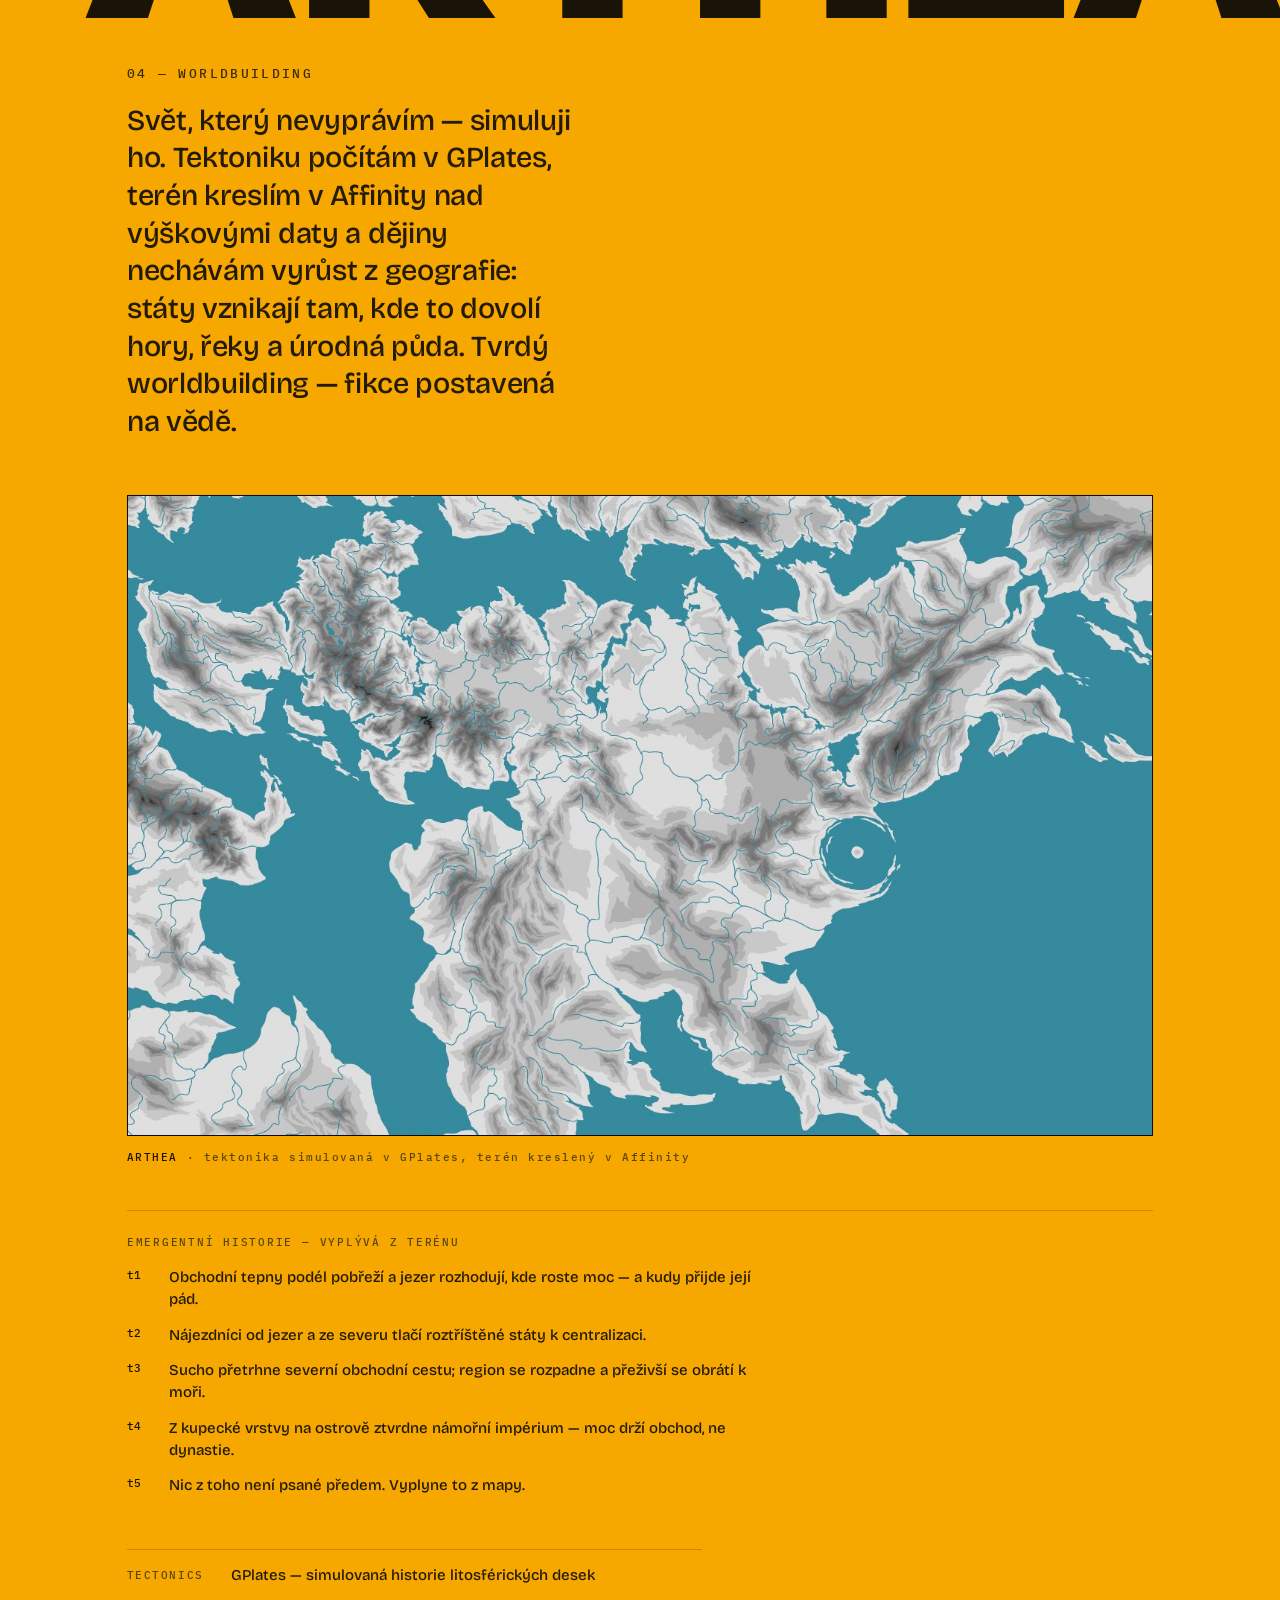
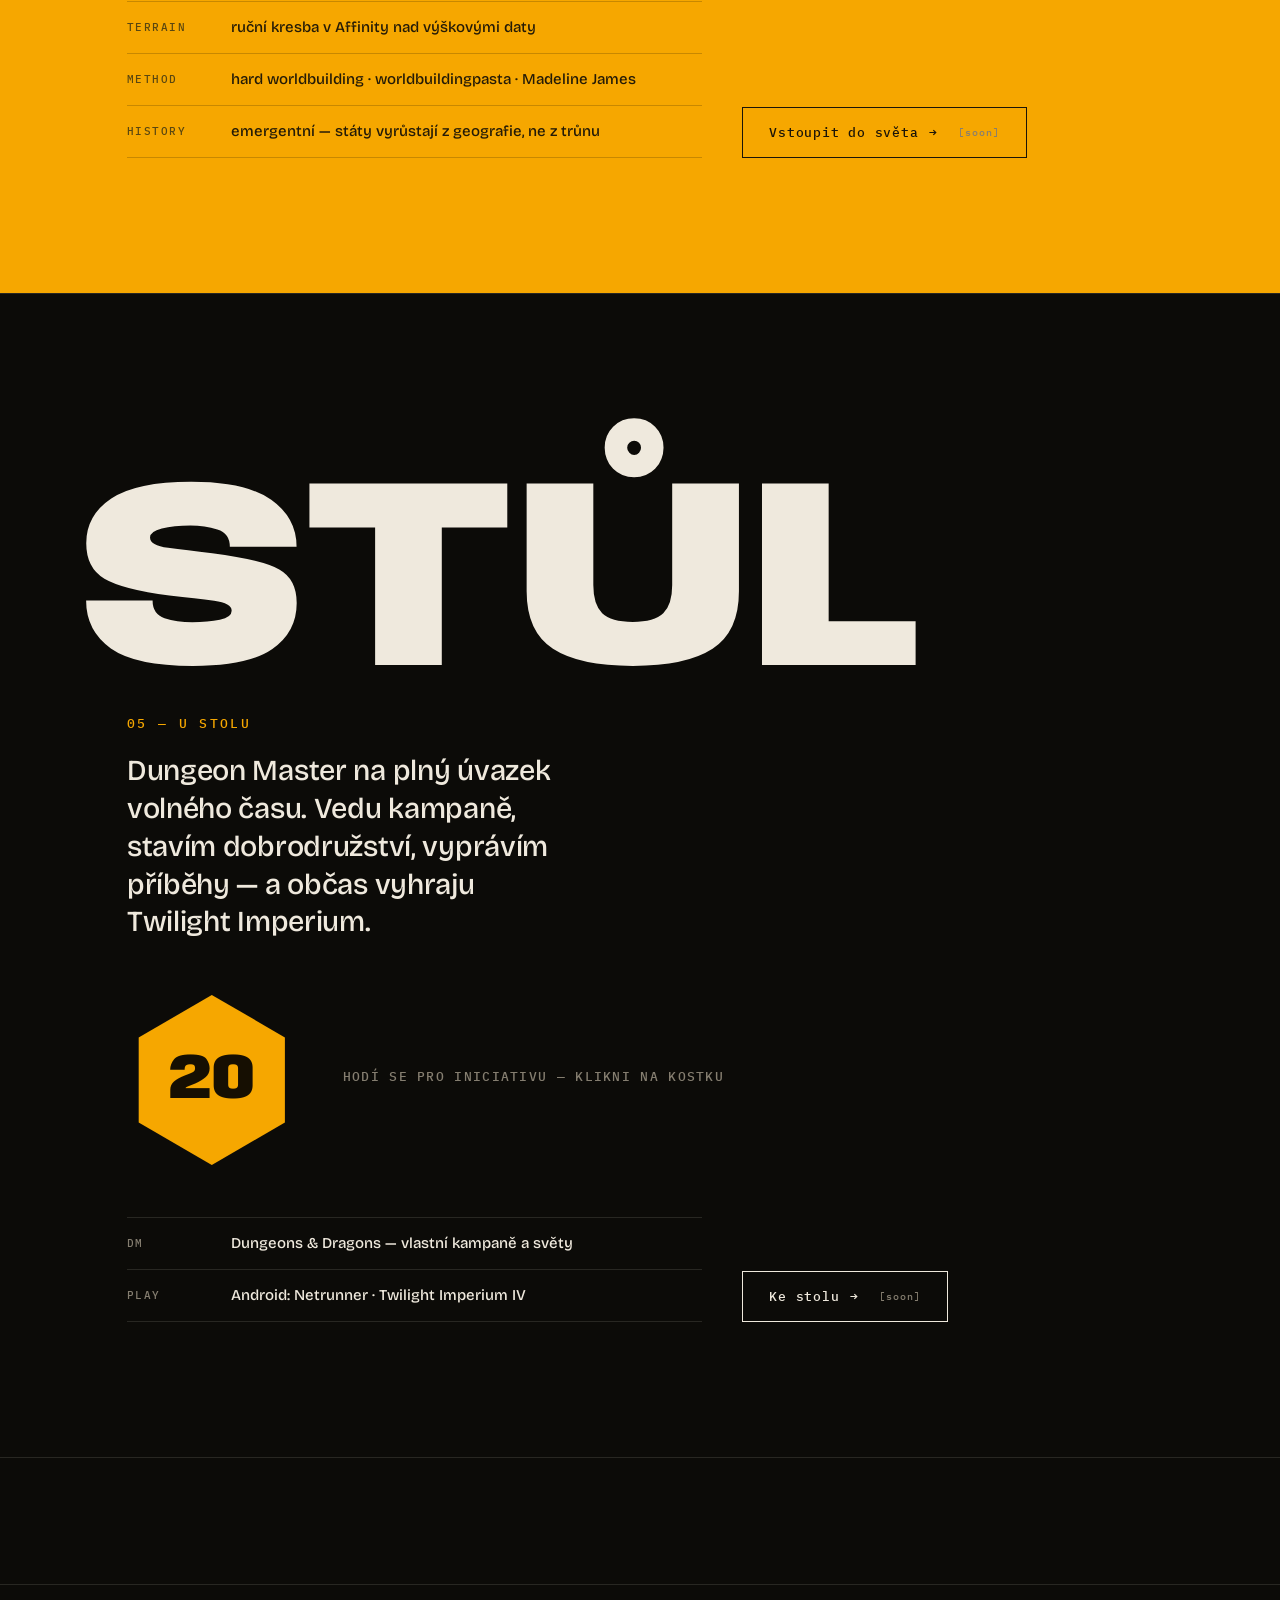
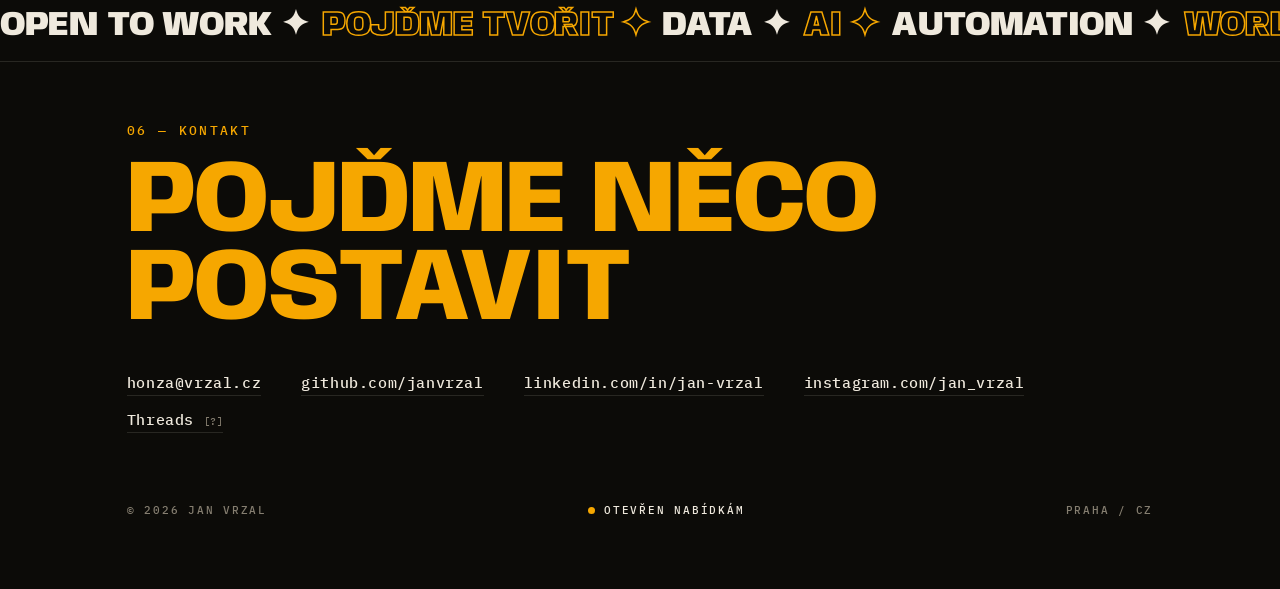
==== commit b22d5185: "custom 404, a11y pass, console easter egg" ====
--- a/index.html
+++ b/index.html
@@ -69,6 +69,7 @@
 </head>
 <body>
 
+  <a class="skip" href="#about" data-cz="Přeskočit na obsah" data-en="Skip to content"></a>
   <div class="scroll-bar" data-scroll-bar aria-hidden="true"></div>
 
   <!-- ============ NAV ============ -->
--- a/css/base.css
+++ b/css/base.css
@@ -14,6 +14,20 @@
 a{color:inherit}
 button{font:inherit}
 canvas{display:block}
+
+/* viditelný focus jen pro klávesnici */
+:focus-visible{outline:2px solid var(--c-amber);outline-offset:3px;border-radius:1px}
+:focus:not(:focus-visible){outline:none}
+
+/* skip-link — skrytý, dokud na něj uživatel netabne */
+.skip{
+  position:fixed;top:10px;left:10px;z-index:calc(var(--z-nav) + 2);
+  transform:translateY(-160%);transition:transform var(--dur-fast) var(--ease);
+  background:var(--c-amber);color:var(--c-amber-ink);text-decoration:none;
+  font-family:var(--f-mono);font-size:var(--fs-mono-s);letter-spacing:var(--ls-mono);
+  padding:10px 16px;
+}
+.skip:focus{transform:none}
 
 /* obsahový kontejner */
 .wrap{
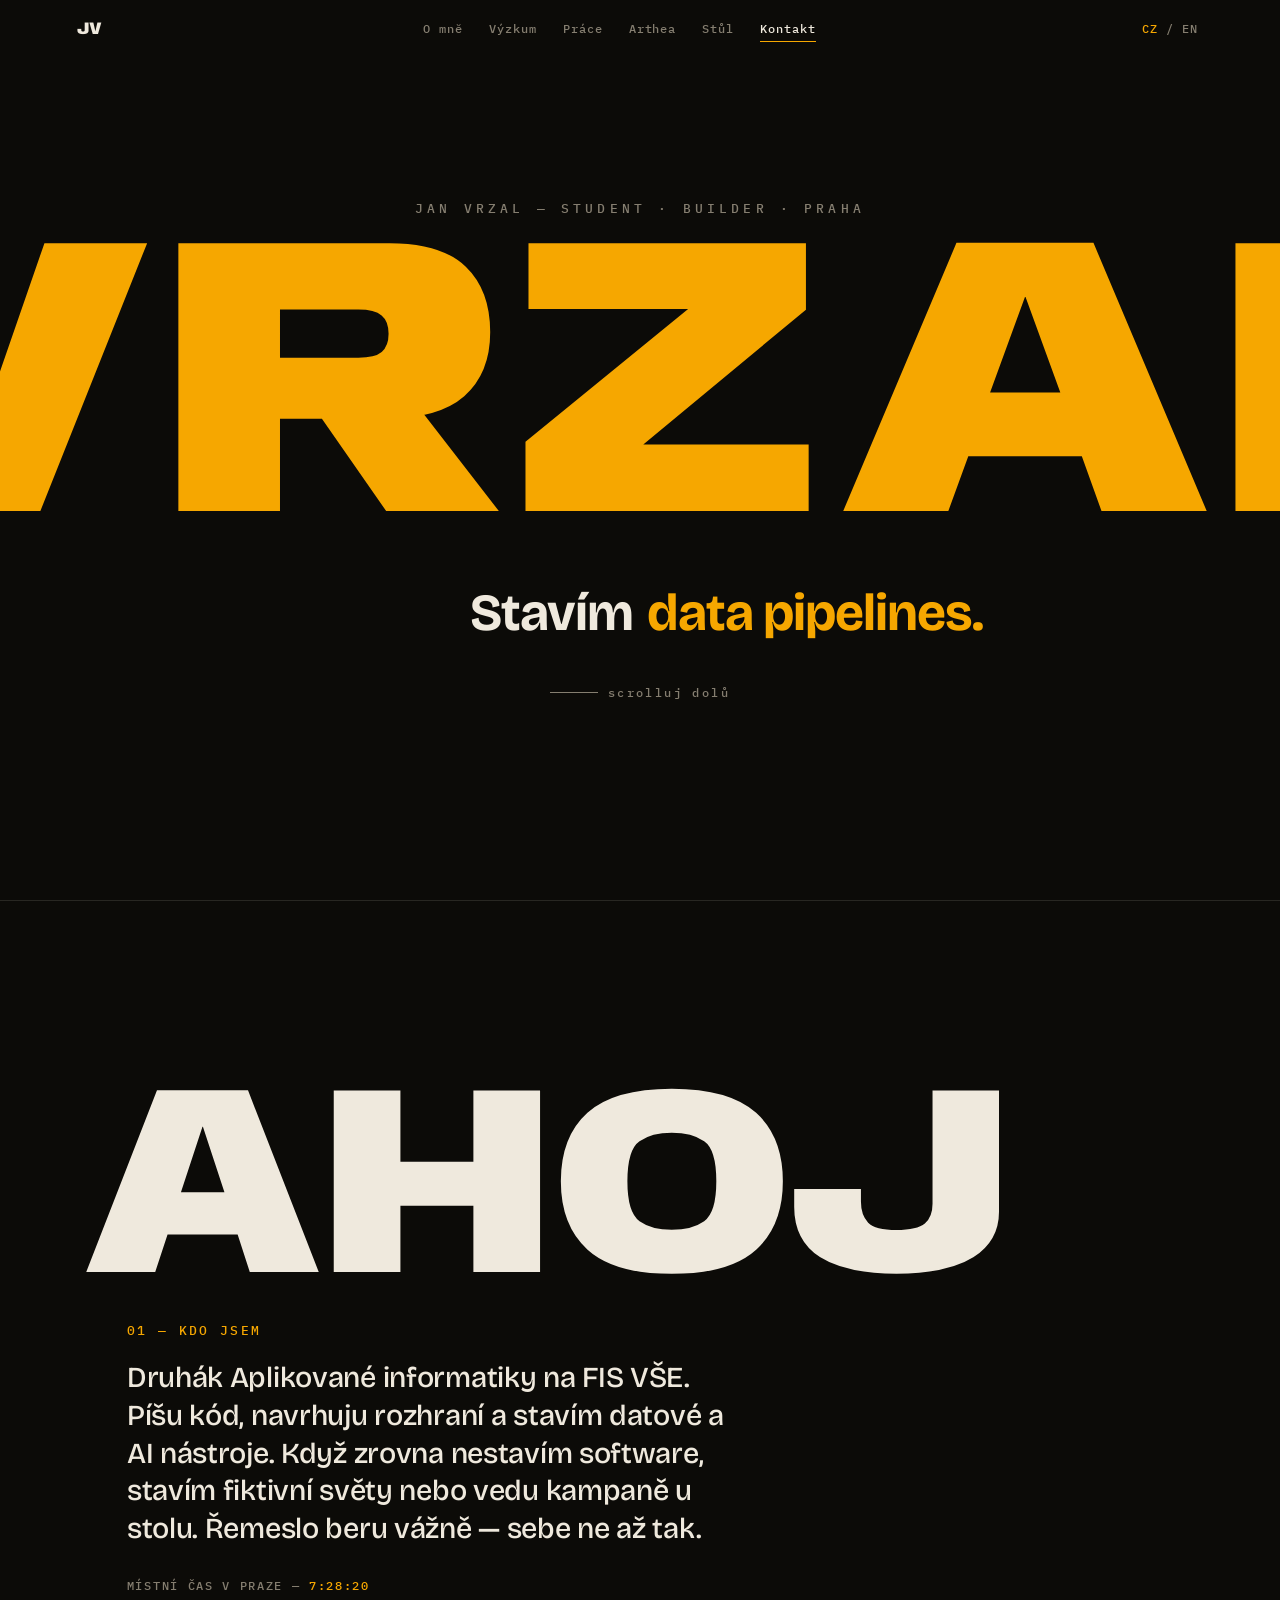
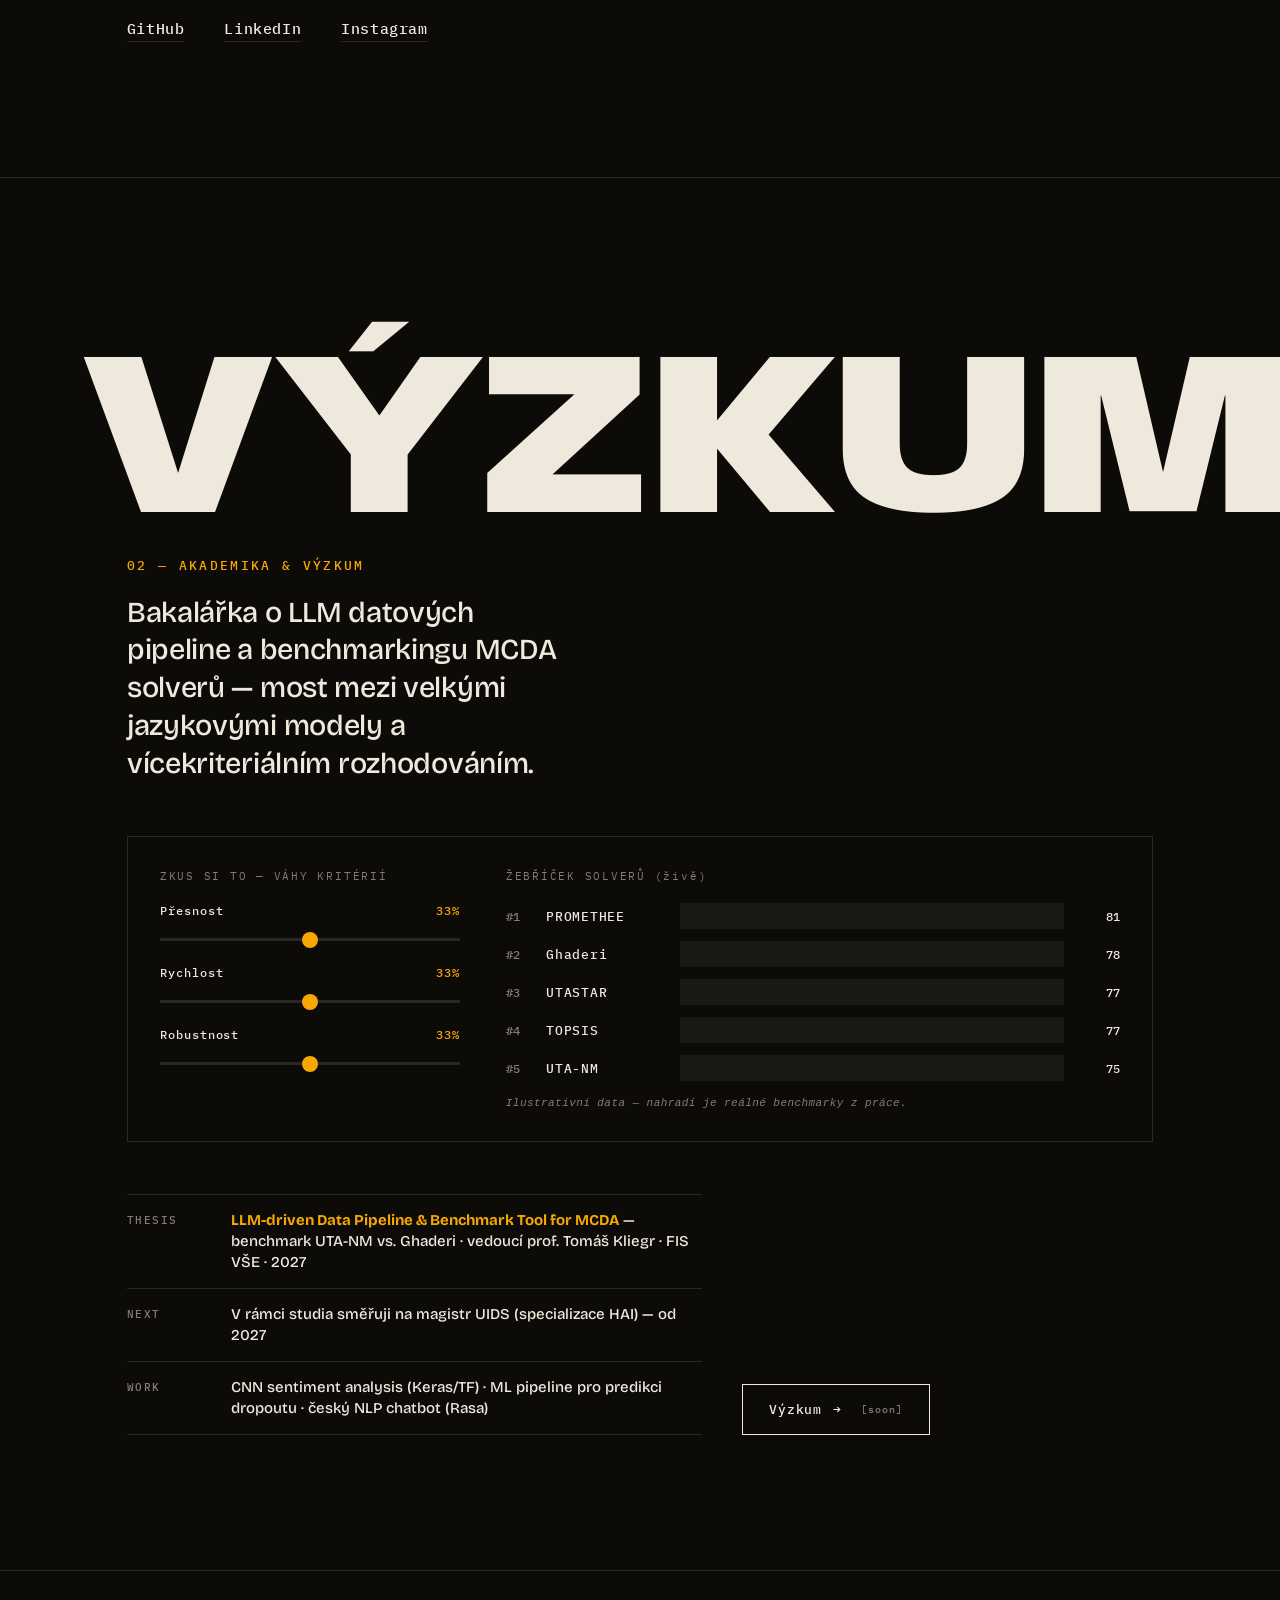
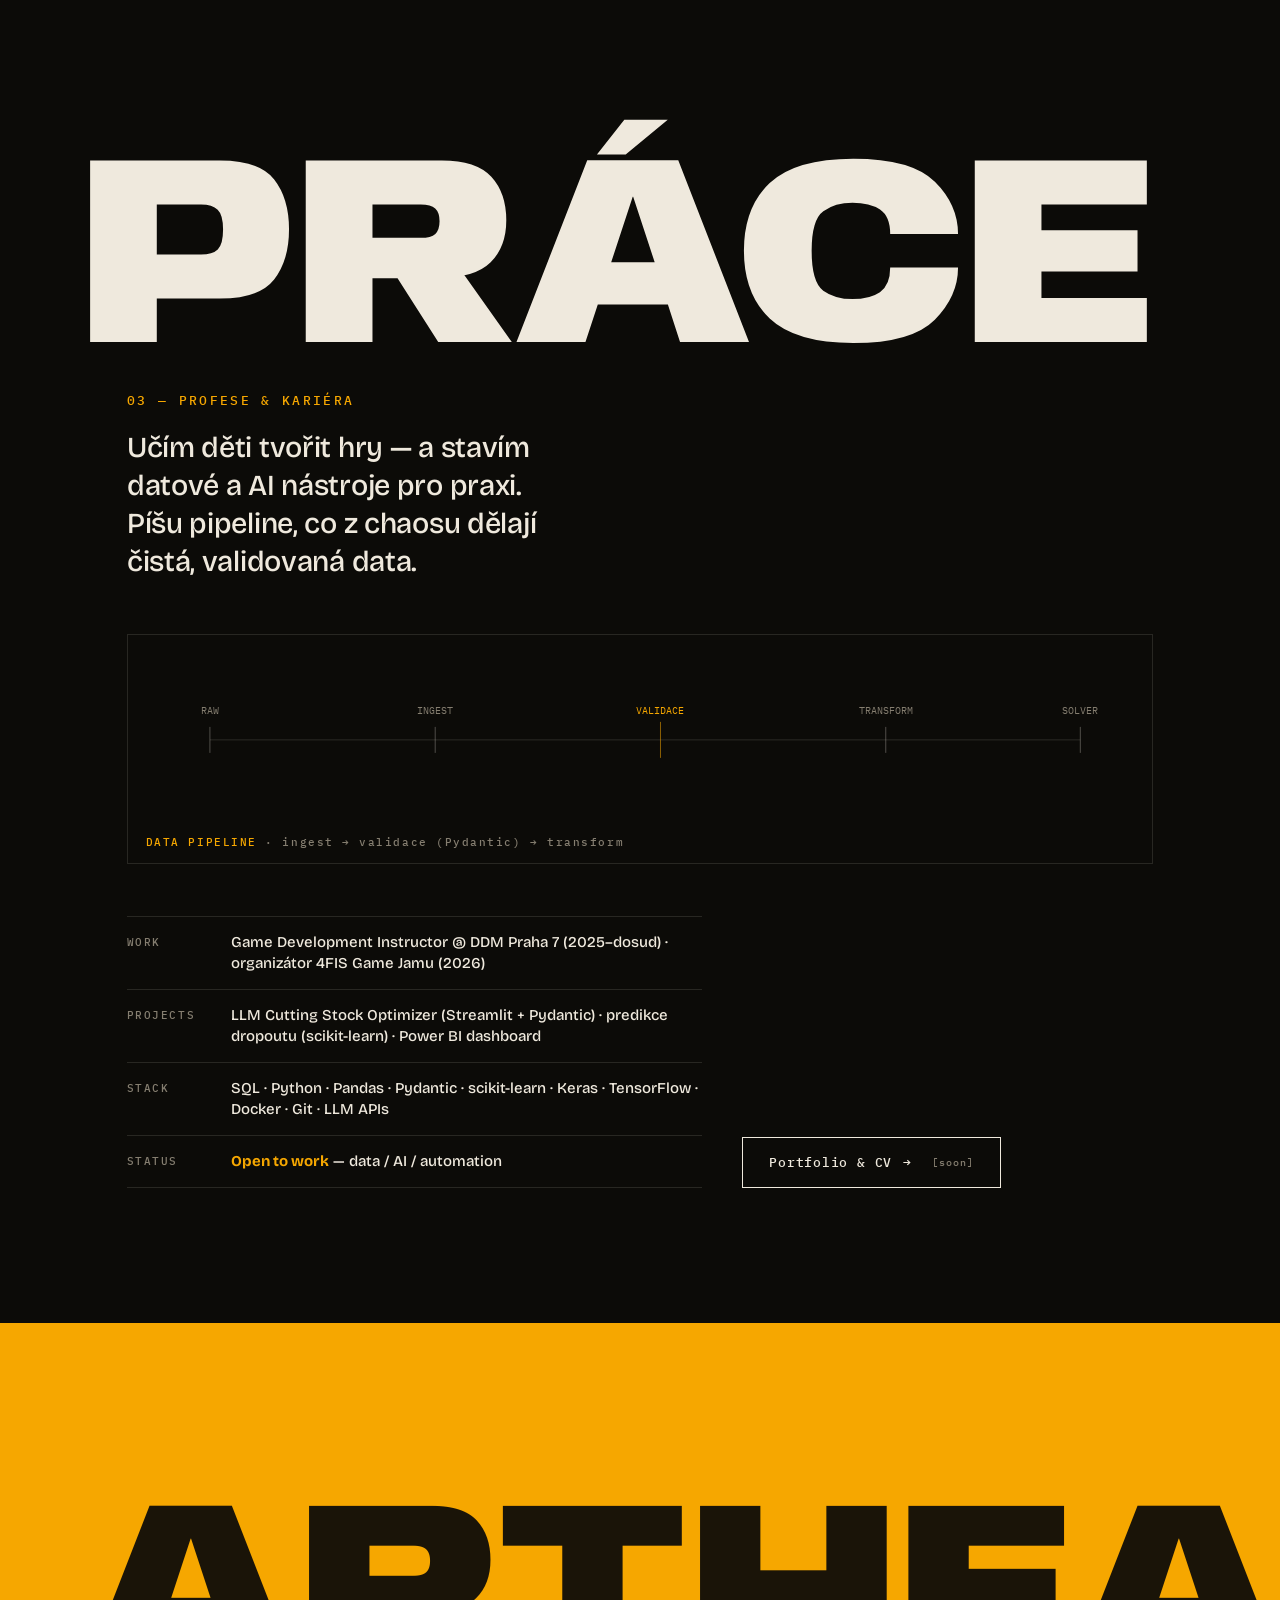
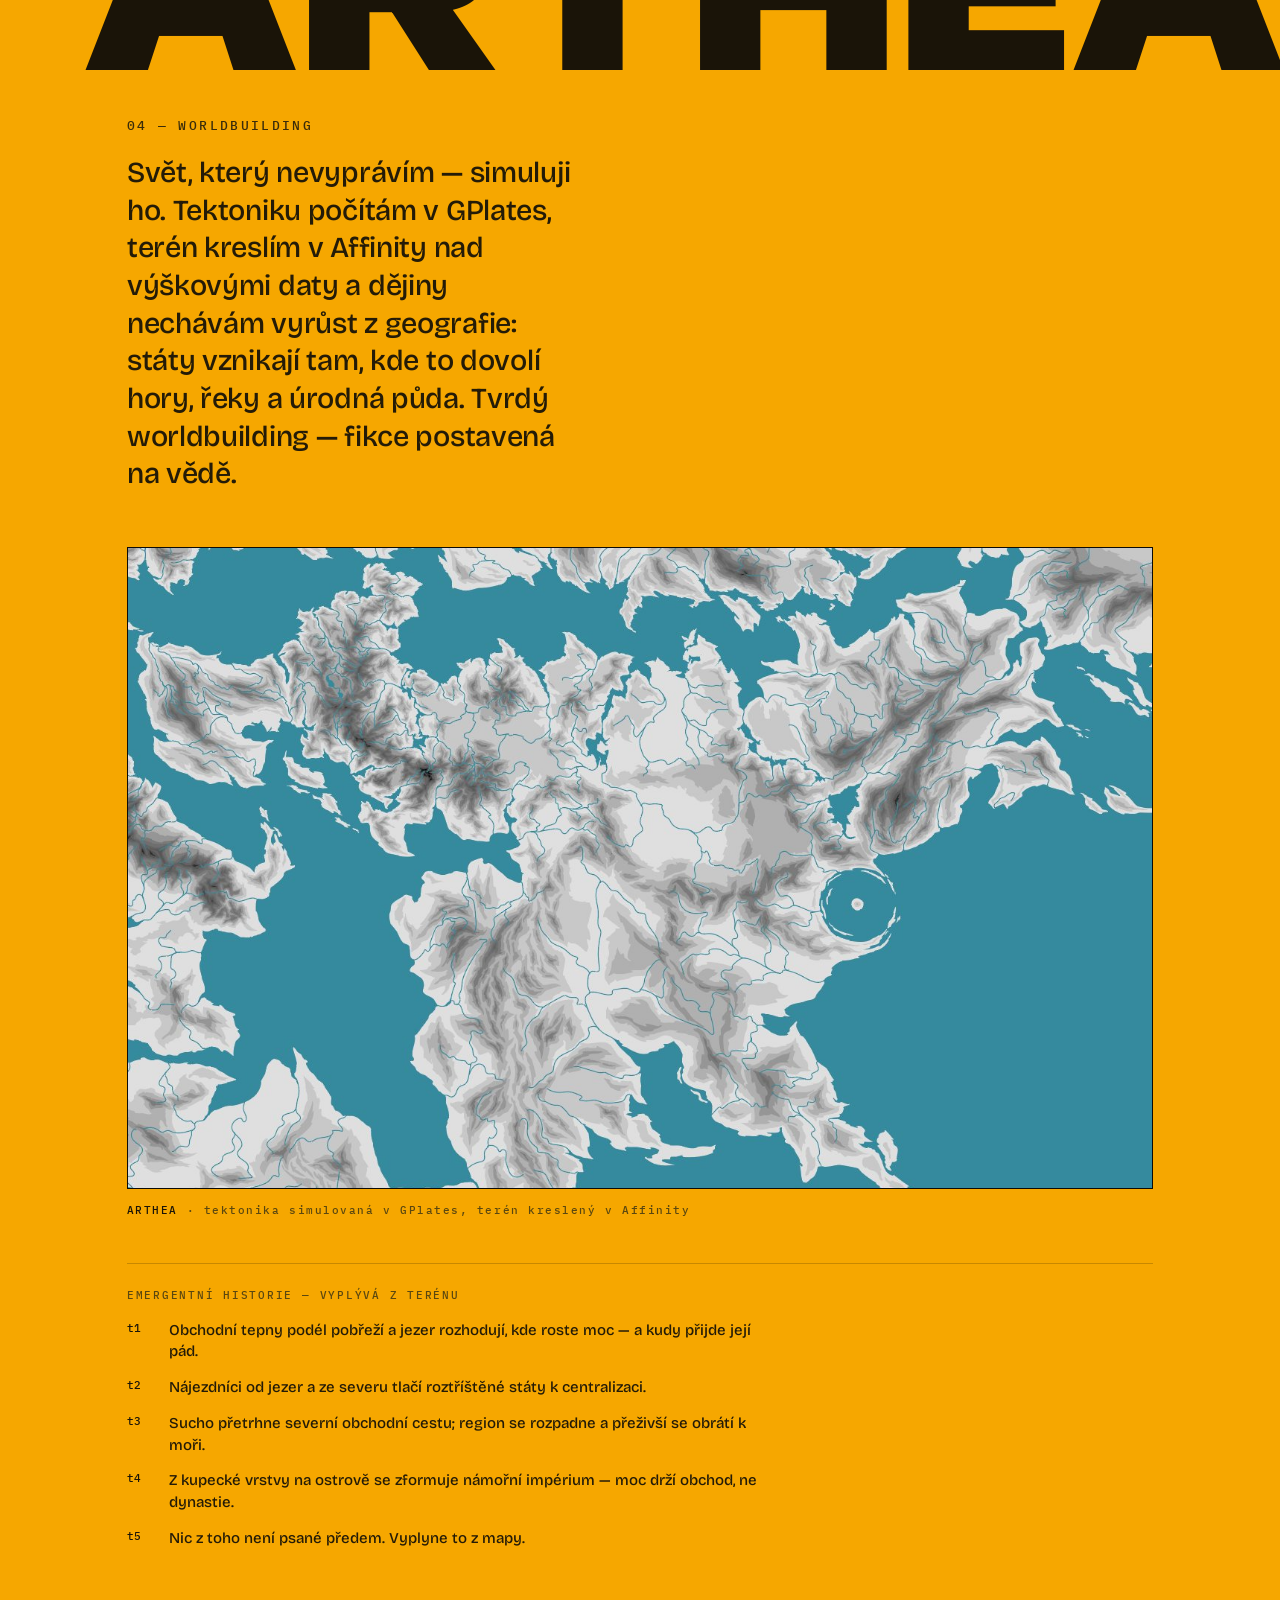
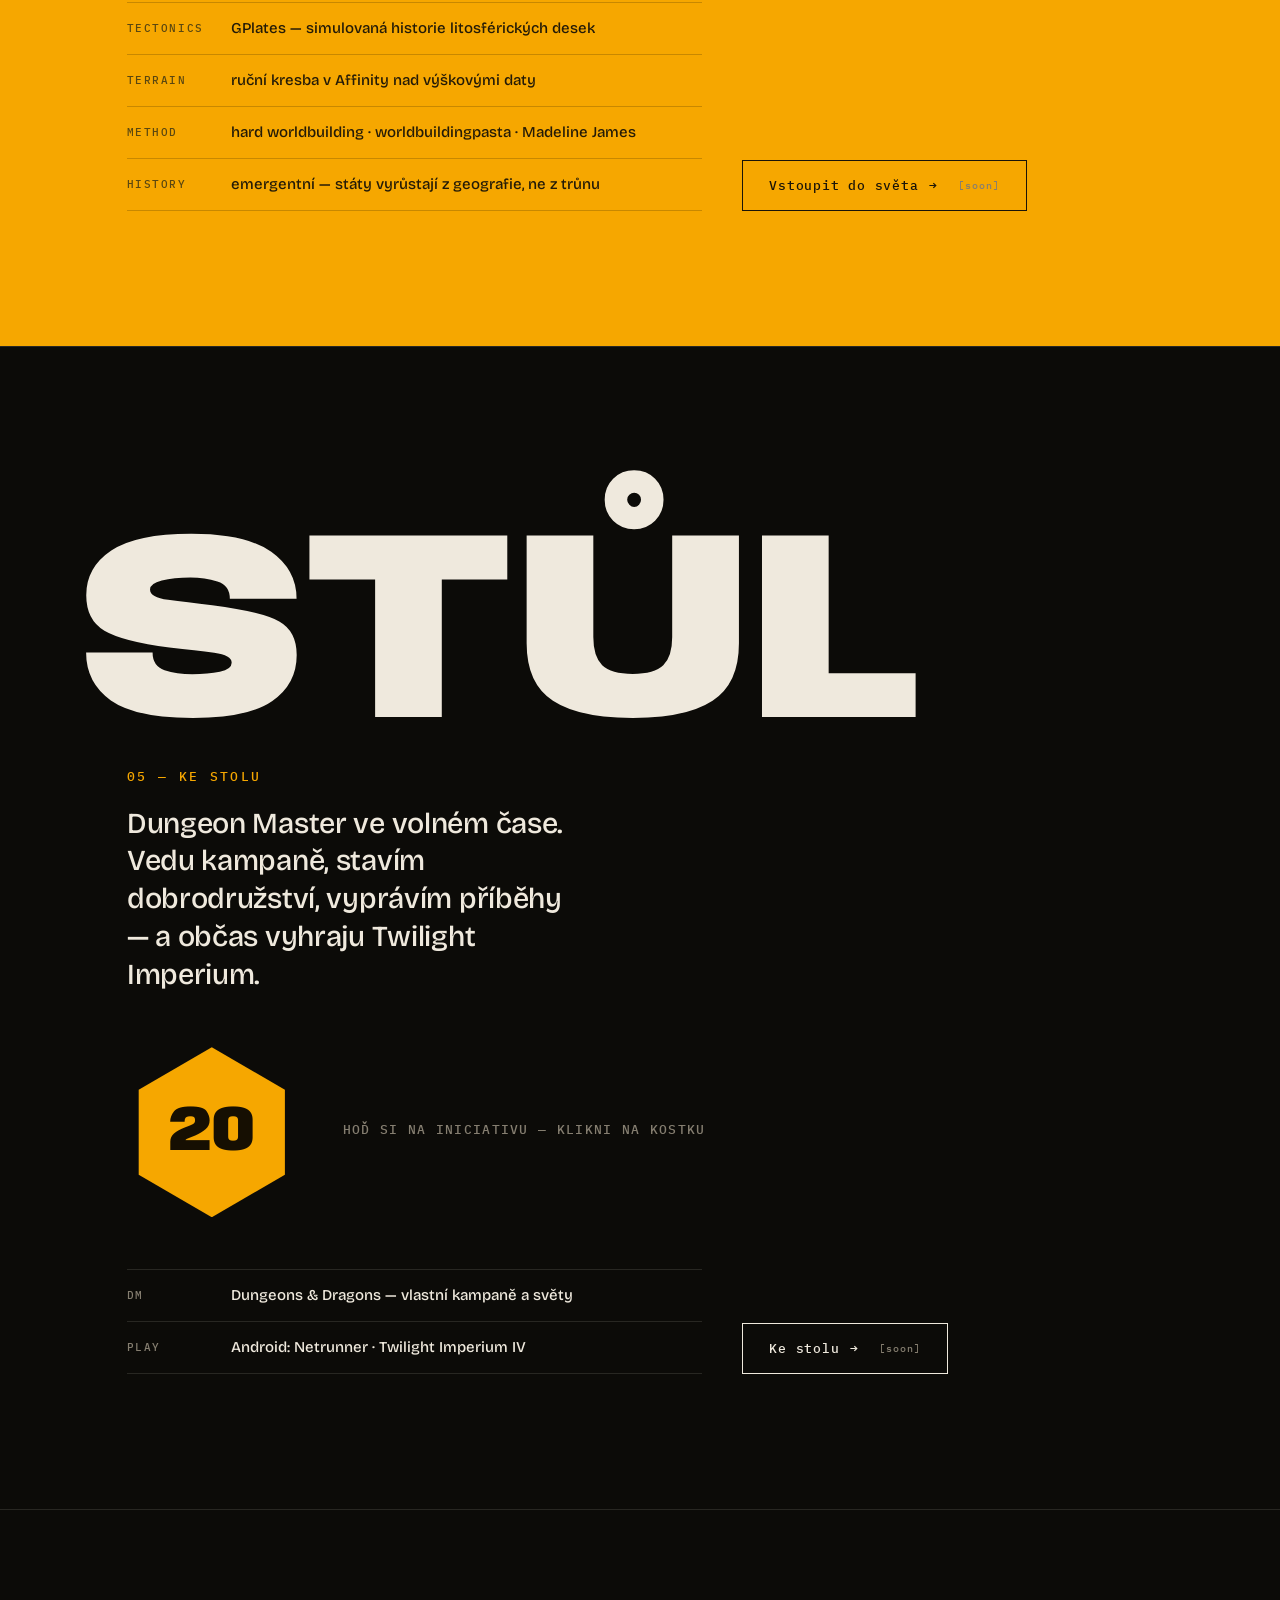
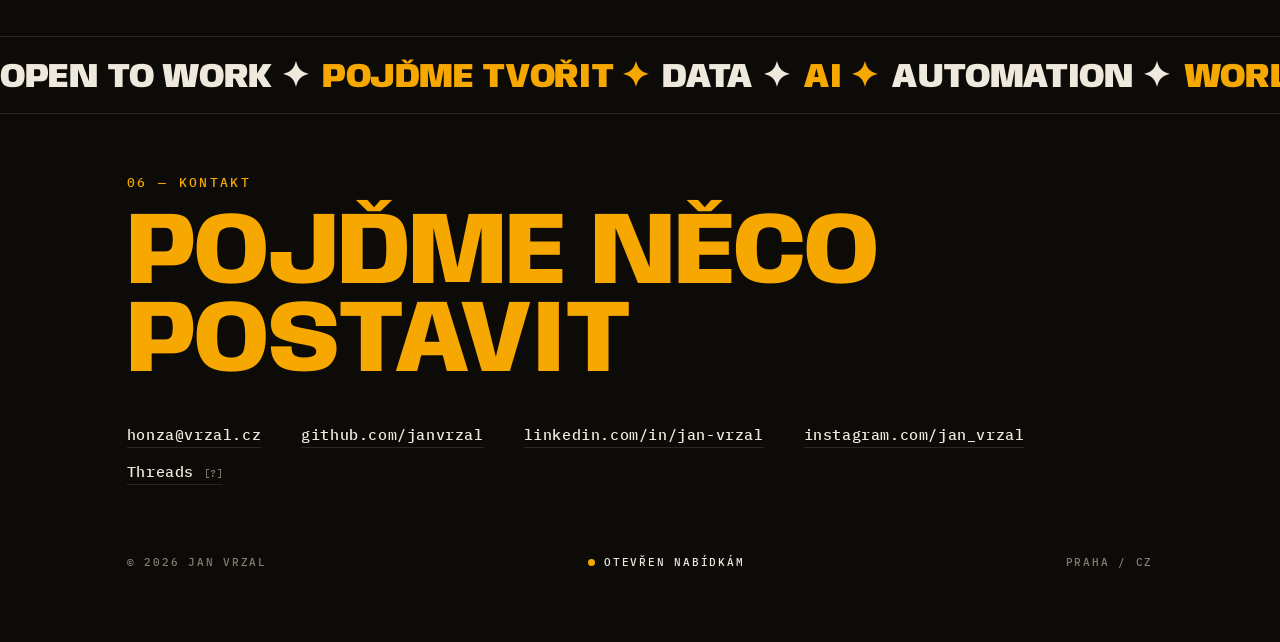
==== commit 6447d825: "fixes" ====
--- a/index.html
+++ b/index.html
@@ -119,6 +119,11 @@
         <p class="reveal" style="margin-top:30px;font-family:var(--f-mono);font-size:var(--fs-mono-s);letter-spacing:.14em;color:var(--c-mute)">
           <span data-cz="MÍSTNÍ ČAS V PRAZE" data-en="LOCAL TIME IN PRAGUE"></span> — <span data-clock style="color:var(--c-amber)">--:--:--</span>
         </p>
+        <div class="contact reveal" style="margin-top:26px">
+          <a href="https://github.com/janvrzal" target="_blank" rel="noopener">GitHub</a>
+          <a href="https://linkedin.com/in/jan-vrzal" target="_blank" rel="noopener">LinkedIn</a>
+          <a href="https://instagram.com/jan_vrzal" target="_blank" rel="noopener">Instagram</a>
+        </div>
       </div>
     </section>
 
@@ -151,14 +156,15 @@
             <div>
               <p class="mcda__h" data-cz="ŽEBŘÍČEK SOLVERŮ (živě)" data-en="SOLVER RANKING (live)"></p>
               <div class="ranks" data-mcda-ranks></div>
+              <p class="mcda__note" data-cz="Ilustrativní data — nahradí je reálné benchmarky z práce." data-en="Illustrative data — to be replaced by real benchmarks from the thesis."></p>
             </div>
           </div>
         </div>
 
         <div class="section__tail reveal">
           <div class="facts">
-            <div class="fact"><span class="fact__k">THESIS</span><span class="fact__v"><b>LLM-driven Data Pipeline & Benchmark Tool for MCDA</b> — benchmark UTA-NM vs. Ghaderi · doc. Tomáš Kliegr · FIS VŠE · 2027</span></div>
-            <div class="fact"><span class="fact__k">NEXT</span><span class="fact__v" data-cz="Navazující magistr UIDS (specializace HAI) — od 2027" data-en="UIDS master's degree (HAI specialization) — from 2027"></span></div>
+            <div class="fact"><span class="fact__k">THESIS</span><span class="fact__v"><b>LLM-driven Data Pipeline &amp; Benchmark Tool for MCDA</b> <span data-cz="— benchmark UTA-NM vs. Ghaderi · vedoucí prof. Tomáš Kliegr · FIS VŠE · 2027" data-en="— benchmarking UTA-NM vs. Ghaderi · supervisor prof. Tomáš Kliegr · FIS VŠE · 2027"></span></span></div>
+            <div class="fact"><span class="fact__k">NEXT</span><span class="fact__v" data-cz="V rámci studia směřuji na magistr UIDS (specializace HAI) — od 2027" data-en="UIDS master's degree (HAI specialization) — from 2027"></span></div>
             <div class="fact"><span class="fact__k">WORK</span><span class="fact__v" data-cz="CNN sentiment analysis (Keras/TF) · ML pipeline pro predikci dropoutu · český NLP chatbot (Rasa)" data-en="CNN sentiment analysis (Keras/TF) · ML pipeline for dropout prediction · Czech NLP chatbot (Rasa)"></span></div>
           </div>
           <a class="cta" href="#"><span data-cz="Výzkum" data-en="Research"></span> →&nbsp;<span class="cta__soon">[soon]</span></a>
@@ -172,8 +178,8 @@
       <div class="wrap">
         <p class="section__idx reveal">03 — <span data-cz="PROFESE & KARIÉRA" data-en="PROFESSION & CAREER"></span></p>
         <p class="section__lead reveal"
-          data-cz="Učím děti dělat hry — a hledám stáž, kde budu stavět datové a AI nástroje v praxi. Píšu pipeline, co z chaosu dělají čistá, validovaná data."
-          data-en="I teach kids to make games — and I'm after an internship building data & AI tools in production. I write pipelines that turn messy input into clean, validated data."></p>
+          data-cz="Učím děti tvořit hry — a stavím datové a AI nástroje pro praxi. Píšu pipeline, co z chaosu dělají čistá, validovaná data."
+          data-en="I teach kids to make games — and I'm building data & AI tools for real application. I write pipelines that turn messy input into clean, validated data."></p>
 
         <div class="section__feature reveal">
           <div class="pipe">
@@ -186,7 +192,7 @@
           <div class="facts">
             <div class="fact"><span class="fact__k">WORK</span><span class="fact__v" data-cz="Game Development Instructor @ DDM Praha 7 (2025–dosud) · organizátor 4FIS Game Jamu (2026)" data-en="Game Development Instructor @ DDM Praha 7 (2025–now) · 4FIS Game Jam organizer (2026)"></span></div>
             <div class="fact"><span class="fact__k">PROJECTS</span><span class="fact__v" data-cz="LLM Cutting Stock Optimizer (Streamlit + Pydantic) · predikce dropoutu (scikit-learn) · Power BI dashboard" data-en="LLM Cutting Stock Optimizer (Streamlit + Pydantic) · dropout prediction (scikit-learn) · Power BI dashboard"></span></div>
-            <div class="fact"><span class="fact__k">STACK</span><span class="fact__v">Python · SQL · Pandas · Pydantic · Docker · Git · scikit-learn · LLM APIs</span></div>
+            <div class="fact"><span class="fact__k">STACK</span><span class="fact__v">SQL · Python · Pandas · Pydantic · scikit-learn · Keras · TensorFlow · Docker · Git · LLM APIs</span></div>
             <div class="fact"><span class="fact__k">STATUS</span><span class="fact__v"><b>Open to work</b> — data / AI / automation</span></div>
           </div>
           <a class="cta" href="#"><span data-cz="Portfolio & CV" data-en="Portfolio & CV"></span> →&nbsp;<span class="cta__soon">[soon]</span></a>
@@ -221,7 +227,7 @@
             <li data-cz="Obchodní tepny podél pobřeží a jezer rozhodují, kde roste moc — a kudy přijde její pád." data-en="Trade arteries along coasts and lakes decide where power grows — and where it falls."></li>
             <li data-cz="Nájezdníci od jezer a ze severu tlačí roztříštěné státy k centralizaci." data-en="Raiders from the lakes and the north push fractured states toward centralization."></li>
             <li data-cz="Sucho přetrhne severní obchodní cestu; region se rozpadne a přeživší se obrátí k moři." data-en="A drought severs the northern trade route; the region fragments and the survivors turn to the sea."></li>
-            <li data-cz="Z kupecké vrstvy na ostrově ztvrdne námořní impérium — moc drží obchod, ne dynastie." data-en="A merchant class on an island hardens into a naval empire — power held by trade, not dynasty."></li>
+            <li data-cz="Z kupecké vrstvy na ostrově se zformuje námořní impérium — moc drží obchod, ne dynastie." data-en="A merchant class on an island hardens into a naval empire — power held by trade, not dynasty."></li>
             <li data-cz="Nic z toho není psané předem. Vyplyne to z mapy." data-en="None of this is written in advance. It emerges from the map."></li>
           </ol>
         </div>
@@ -242,16 +248,16 @@
     <section class="section" id="table" aria-labelledby="table-t">
       <div class="section__title reveal"><span id="table-t" data-cz="STŮL" data-en="TABLE"></span></div>
       <div class="wrap">
-        <p class="section__idx reveal">05 — <span data-cz="U STOLU" data-en="AT THE TABLE"></span></p>
-        <p class="section__lead reveal"
-          data-cz="Dungeon Master na plný úvazek volného času. Vedu kampaně, stavím dobrodružství, vyprávím příběhy — a občas vyhraju Twilight Imperium."
+        <p class="section__idx reveal">05 — <span data-cz="KE STOLU" data-en="AT THE TABLE"></span></p>
+        <p class="section__lead reveal"
+          data-cz="Dungeon Master ve volném čase. Vedu kampaně, stavím dobrodružství, vyprávím příběhy — a občas vyhraju Twilight Imperium."
           data-en="A Dungeon Master in my spare time. I run campaigns, build adventures, tell stories — and occasionally win at Twilight Imperium."></p>
 
         <div class="section__feature reveal">
           <div class="dice">
             <div class="die" data-die title="roll">20</div>
             <p class="dice__res">
-              <span data-cz="HODÍ SE PRO INICIATIVU — KLIKNI NA KOSTKU" data-en="ROLL FOR INITIATIVE — CLICK THE DIE"></span>
+              <span data-cz="HOĎ SI NA INICIATIVU — KLIKNI NA KOSTKU" data-en="ROLL FOR INITIATIVE — CLICK THE DIE"></span>
               <span class="dice__out" data-die-out></span>
             </p>
           </div>
--- a/css/base.css
+++ b/css/base.css
@@ -14,6 +14,12 @@
 a{color:inherit}
 button{font:inherit}
 canvas{display:block}
+
+/* kotvy nepodjedou pod fixní navbar */
+:where(section[id], footer[id], main[id]){scroll-margin-top:72px}
+
+/* [soon] odkazy — vizuálně „ještě nejde kliknout" */
+a[aria-disabled="true"]{cursor:not-allowed}
 
 /* viditelný focus jen pro klávesnici */
 :focus-visible{outline:2px solid var(--c-amber);outline-offset:3px;border-radius:1px}
--- a/css/layout.css
+++ b/css/layout.css
@@ -75,14 +75,20 @@
 .hero__build{
   font-family:var(--f-body);font-weight:var(--fw-bold);font-size:var(--fs-build);
   line-height:1;letter-spacing:var(--ls-tight);
-  display:flex;justify-content:center;align-items:baseline;gap:.28em;flex-wrap:wrap;
+  display:grid;grid-template-columns:1fr 1fr;column-gap:.28em;align-items:baseline;
 }
-.hero__build .verb{color:var(--c-ink)}
-.hero__build .swap{color:var(--c-amber);transition:opacity .22s, transform .22s}
+.hero__build .verb{color:var(--c-ink);justify-self:end}
+.hero__build .swap{color:var(--c-amber);justify-self:start;white-space:nowrap;
+  transition:opacity .22s, transform .22s}
 .hero__build .swap.is-out{opacity:0;transform:translateY(10px)}
 .hero__cue{margin-top:46px;font-family:var(--f-mono);font-size:var(--fs-mono-s);
   letter-spacing:.2em;color:var(--c-mute);display:flex;justify-content:center;align-items:center;gap:10px}
-.hero__cue .ln{width:48px;height:1px;background:var(--c-mute)}
+.hero__cue .ln{width:48px;height:1px;background:var(--c-mute);
+  transform-origin:left center;animation:cue 1.9s var(--ease) infinite}
+@keyframes cue{
+  0%,100%{transform:scaleX(.35);opacity:.35;background:var(--c-mute)}
+  50%{transform:scaleX(1);opacity:1;background:var(--c-amber)}
+}
 
 /* ---------- SECTION SHELL ---------- */
 .section{padding:13vh 0 15vh;border-top:1px solid var(--c-line);position:relative}
--- a/css/components.css
+++ b/css/components.css
@@ -50,5 +50,5 @@
 .marquee:hover .marquee__track{animation-play-state:paused}
 .marquee span{font-family:var(--f-display);font-weight:var(--fw-black);font-size:34px;
   text-transform:uppercase;letter-spacing:-.01em;color:var(--c-ink);padding-right:.4em;white-space:nowrap}
-.marquee span.is-outline{color:transparent;-webkit-text-stroke:1.5px var(--c-amber)}
+.marquee span.is-outline{color:var(--c-amber)}
 @keyframes marquee{to{transform:translateX(-50%)}}
--- a/css/features.css
+++ b/css/features.css
@@ -19,6 +19,8 @@
 .crit input[type=range]::-moz-range-thumb{width:16px;height:16px;border:none;border-radius:50%;
   background:var(--c-amber);cursor:pointer}
 .ranks{display:flex;flex-direction:column;gap:12px}
+.mcda__note{margin-top:16px;font-family:var(--f-mono);font-size:var(--fs-mono-xs);
+  letter-spacing:.04em;color:var(--c-mute);font-style:italic}
 .rk{display:flex;align-items:center;gap:14px;will-change:transform}
 .rk__pos{font-family:var(--f-mono);font-size:var(--fs-mono-s);color:var(--c-mute);flex:0 0 26px}
 .rk__nm{font-family:var(--f-mono);font-size:var(--fs-mono);letter-spacing:.06em;flex:0 0 120px;color:var(--c-ink)}
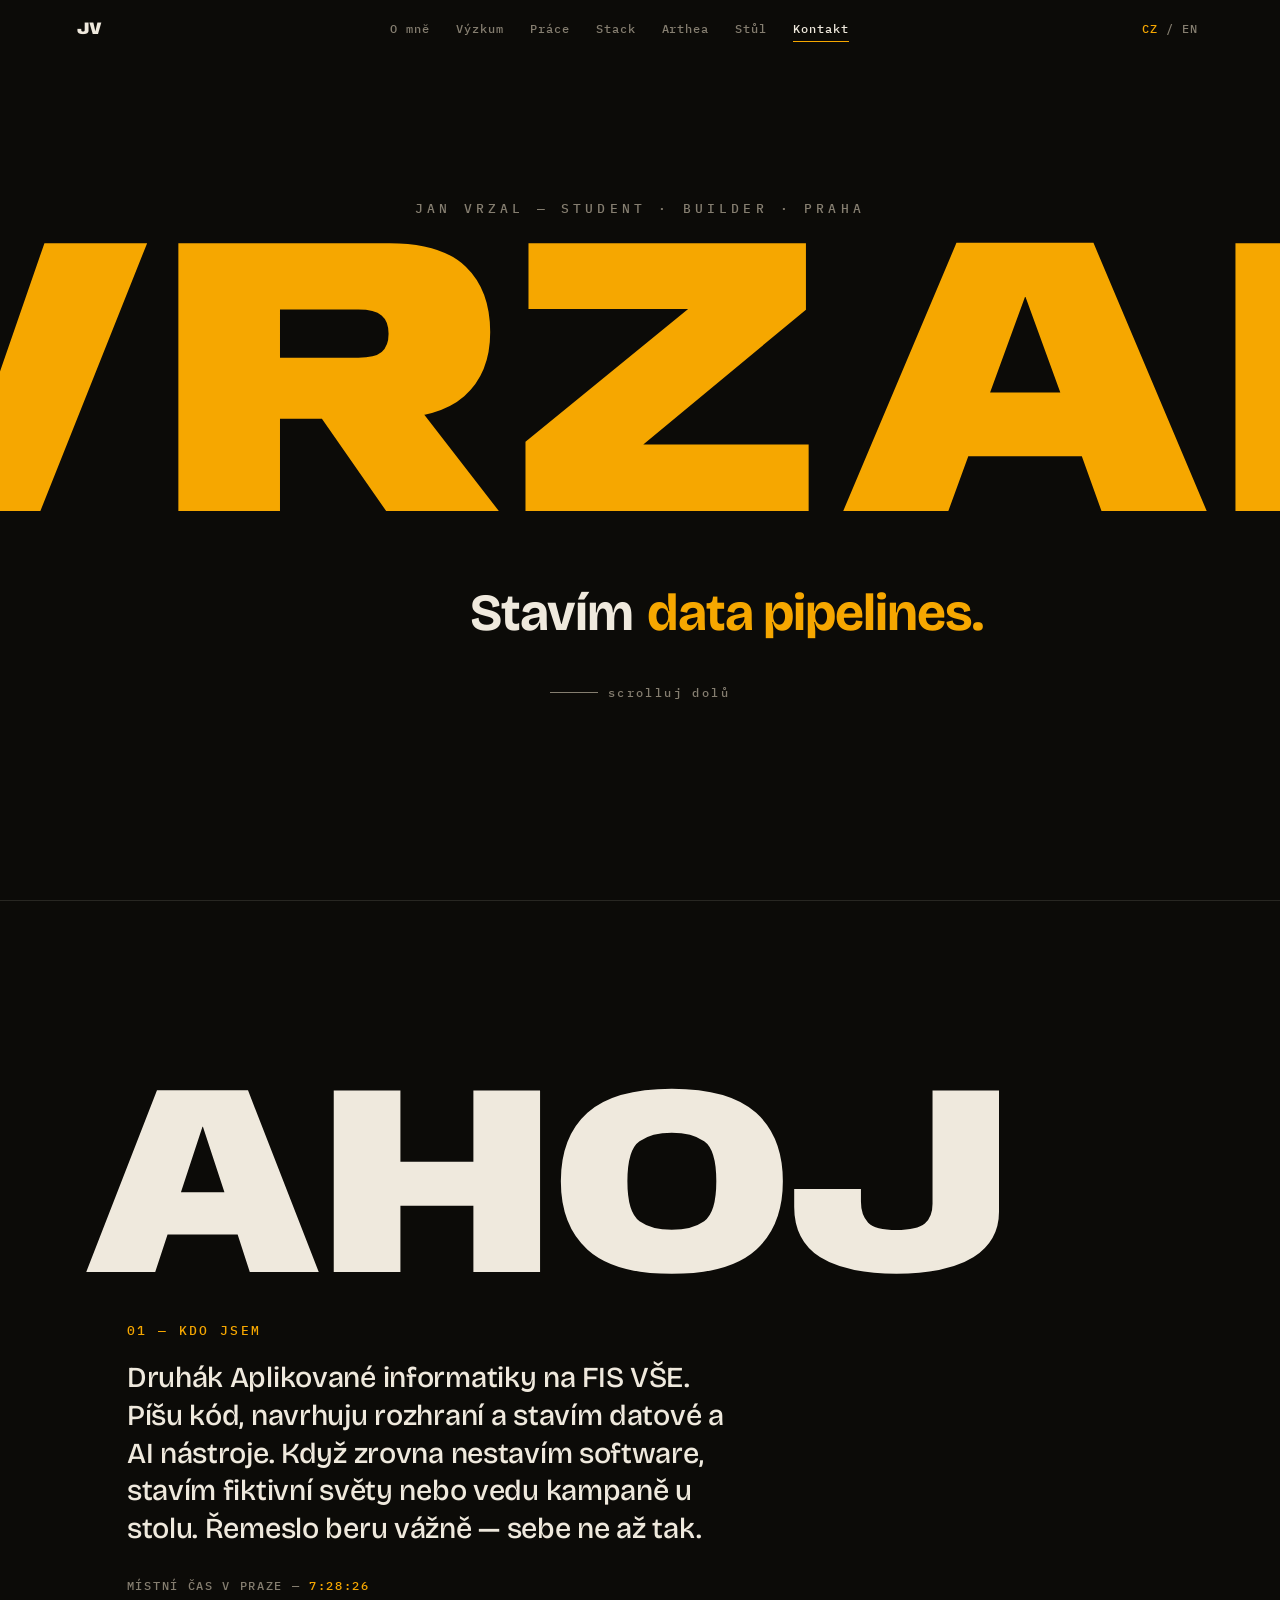
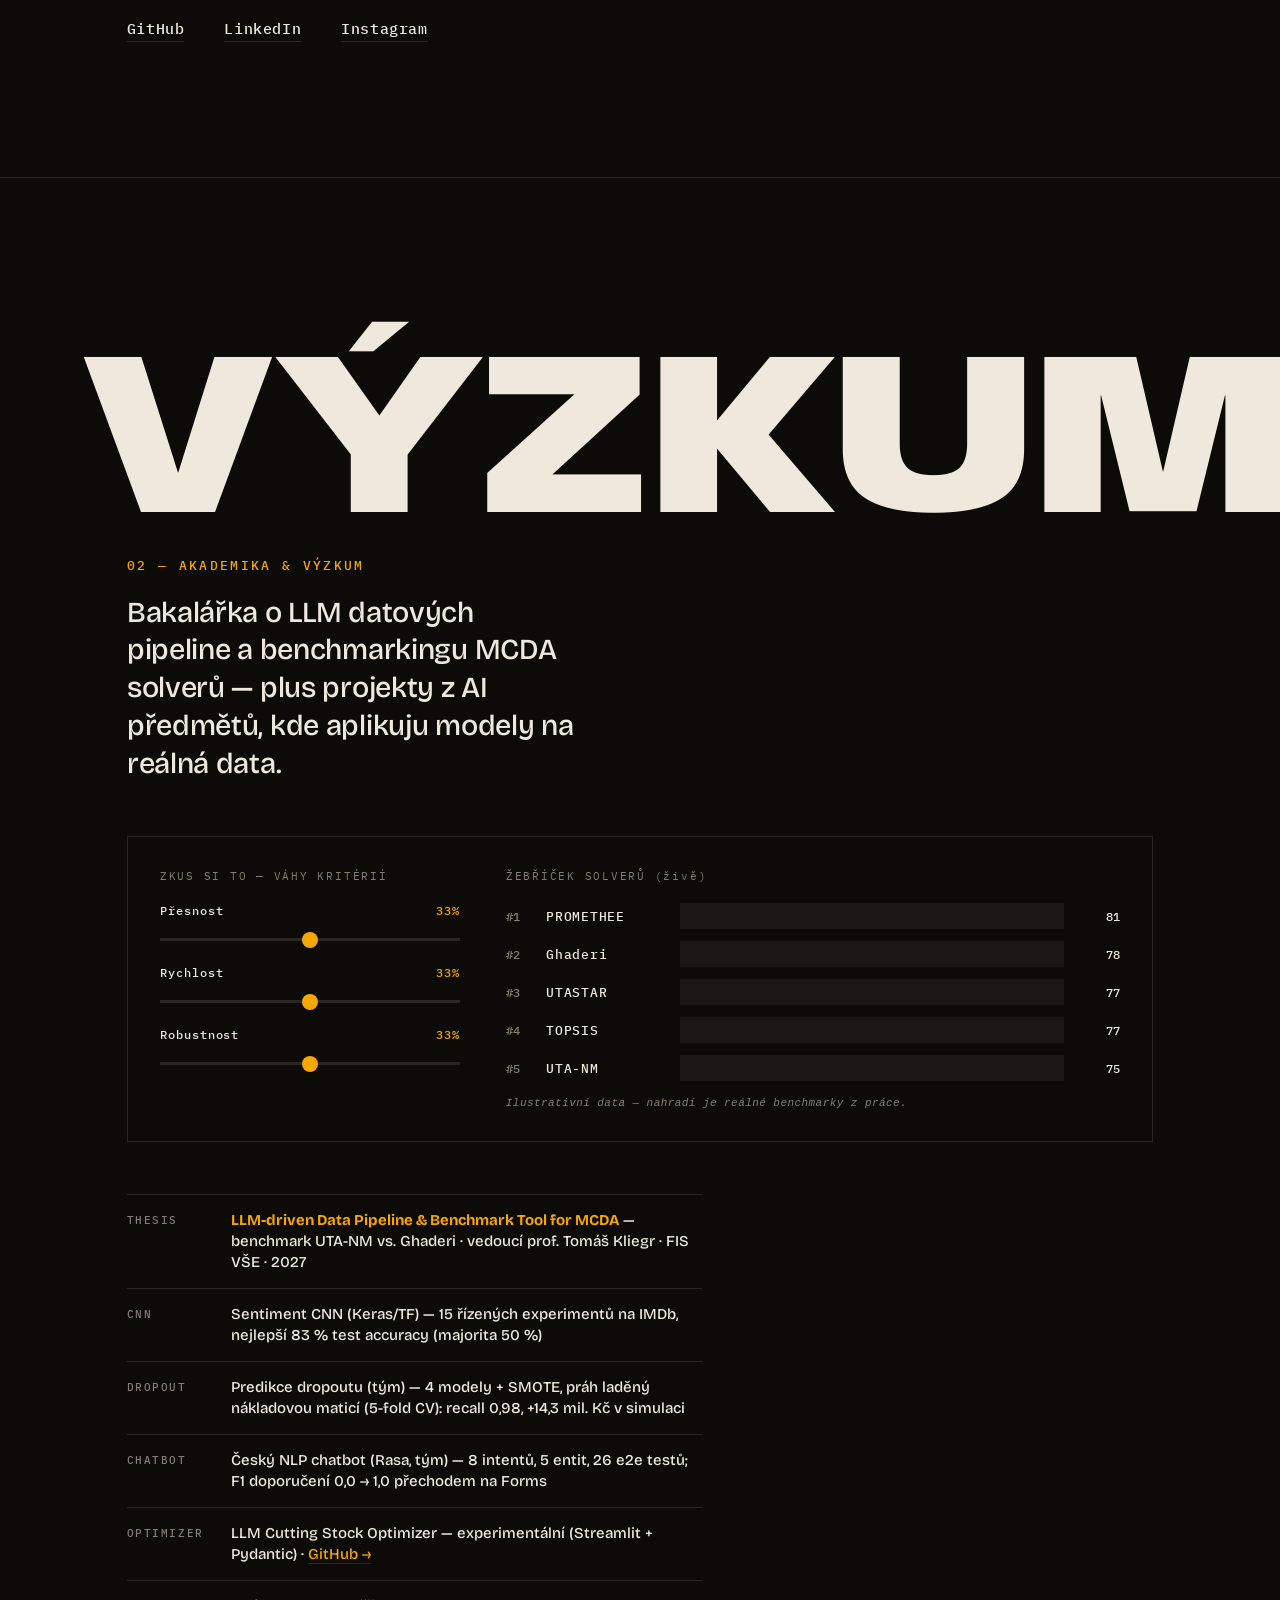
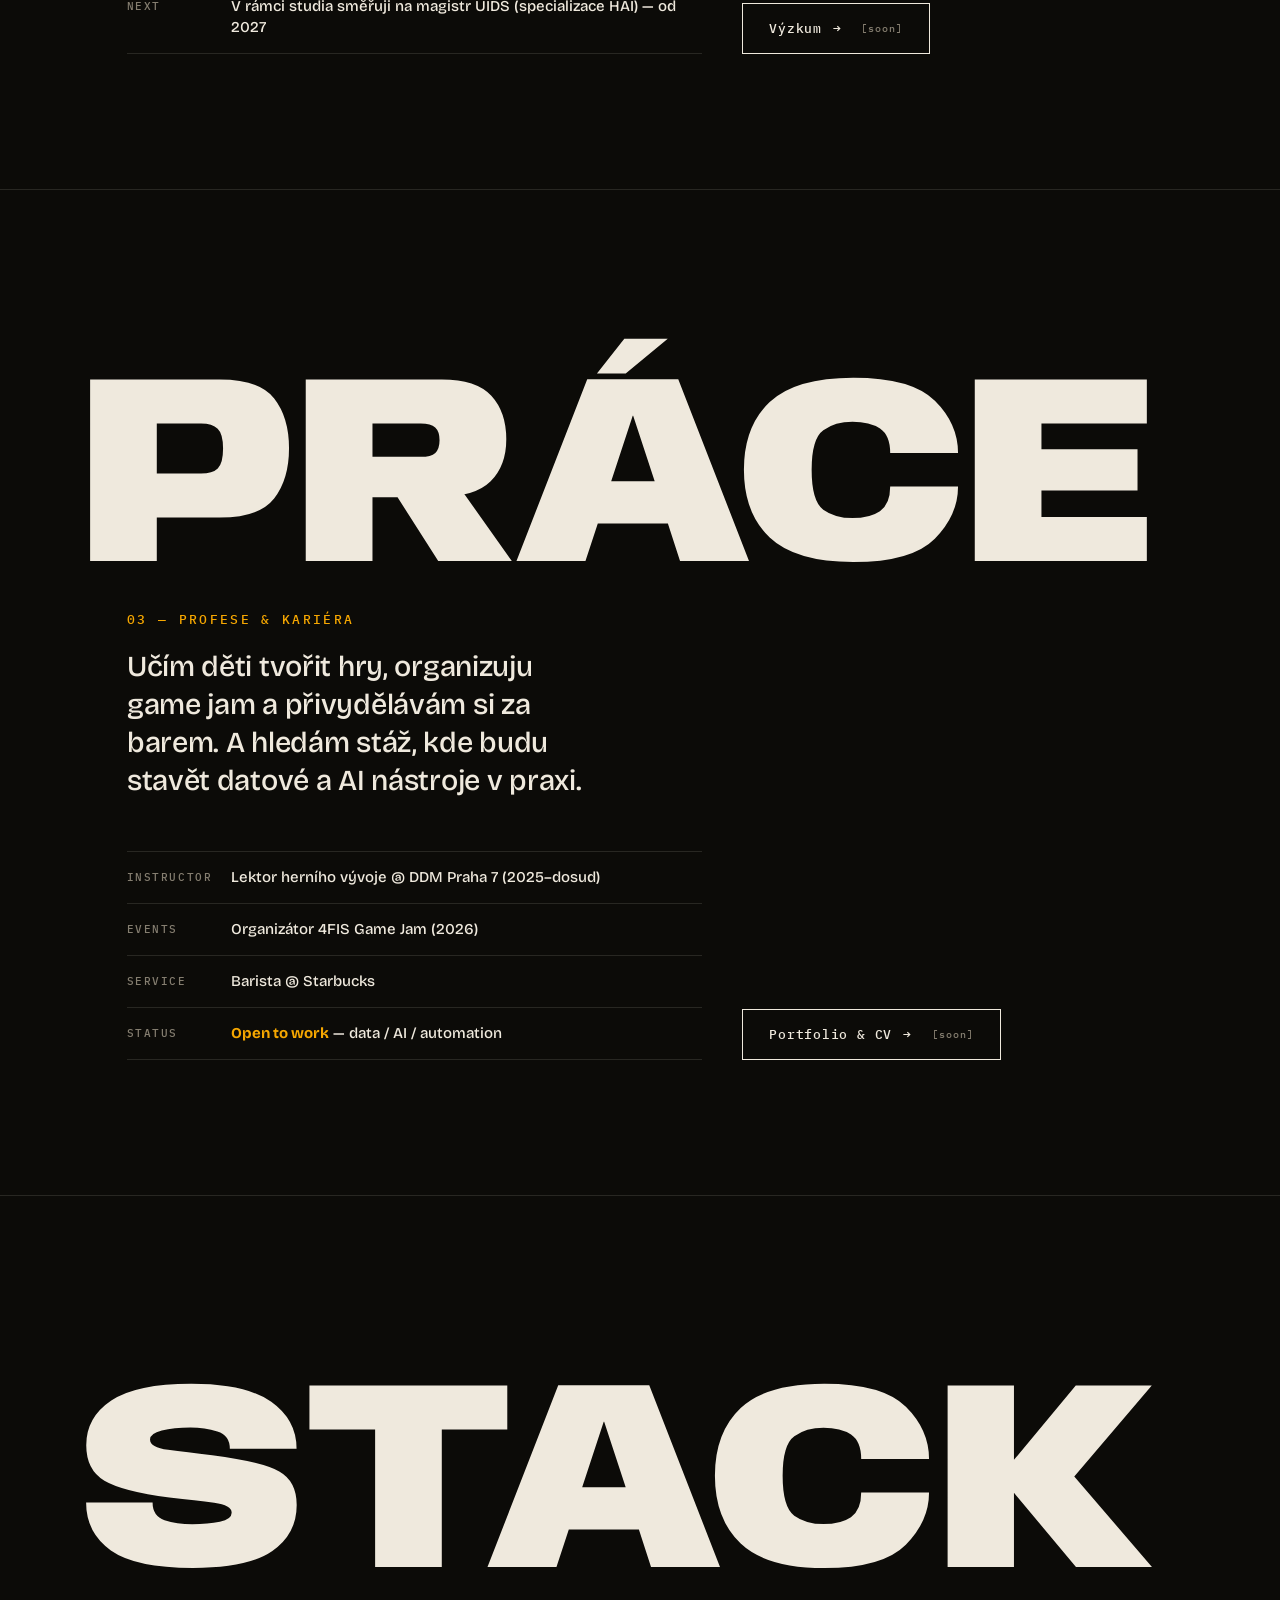
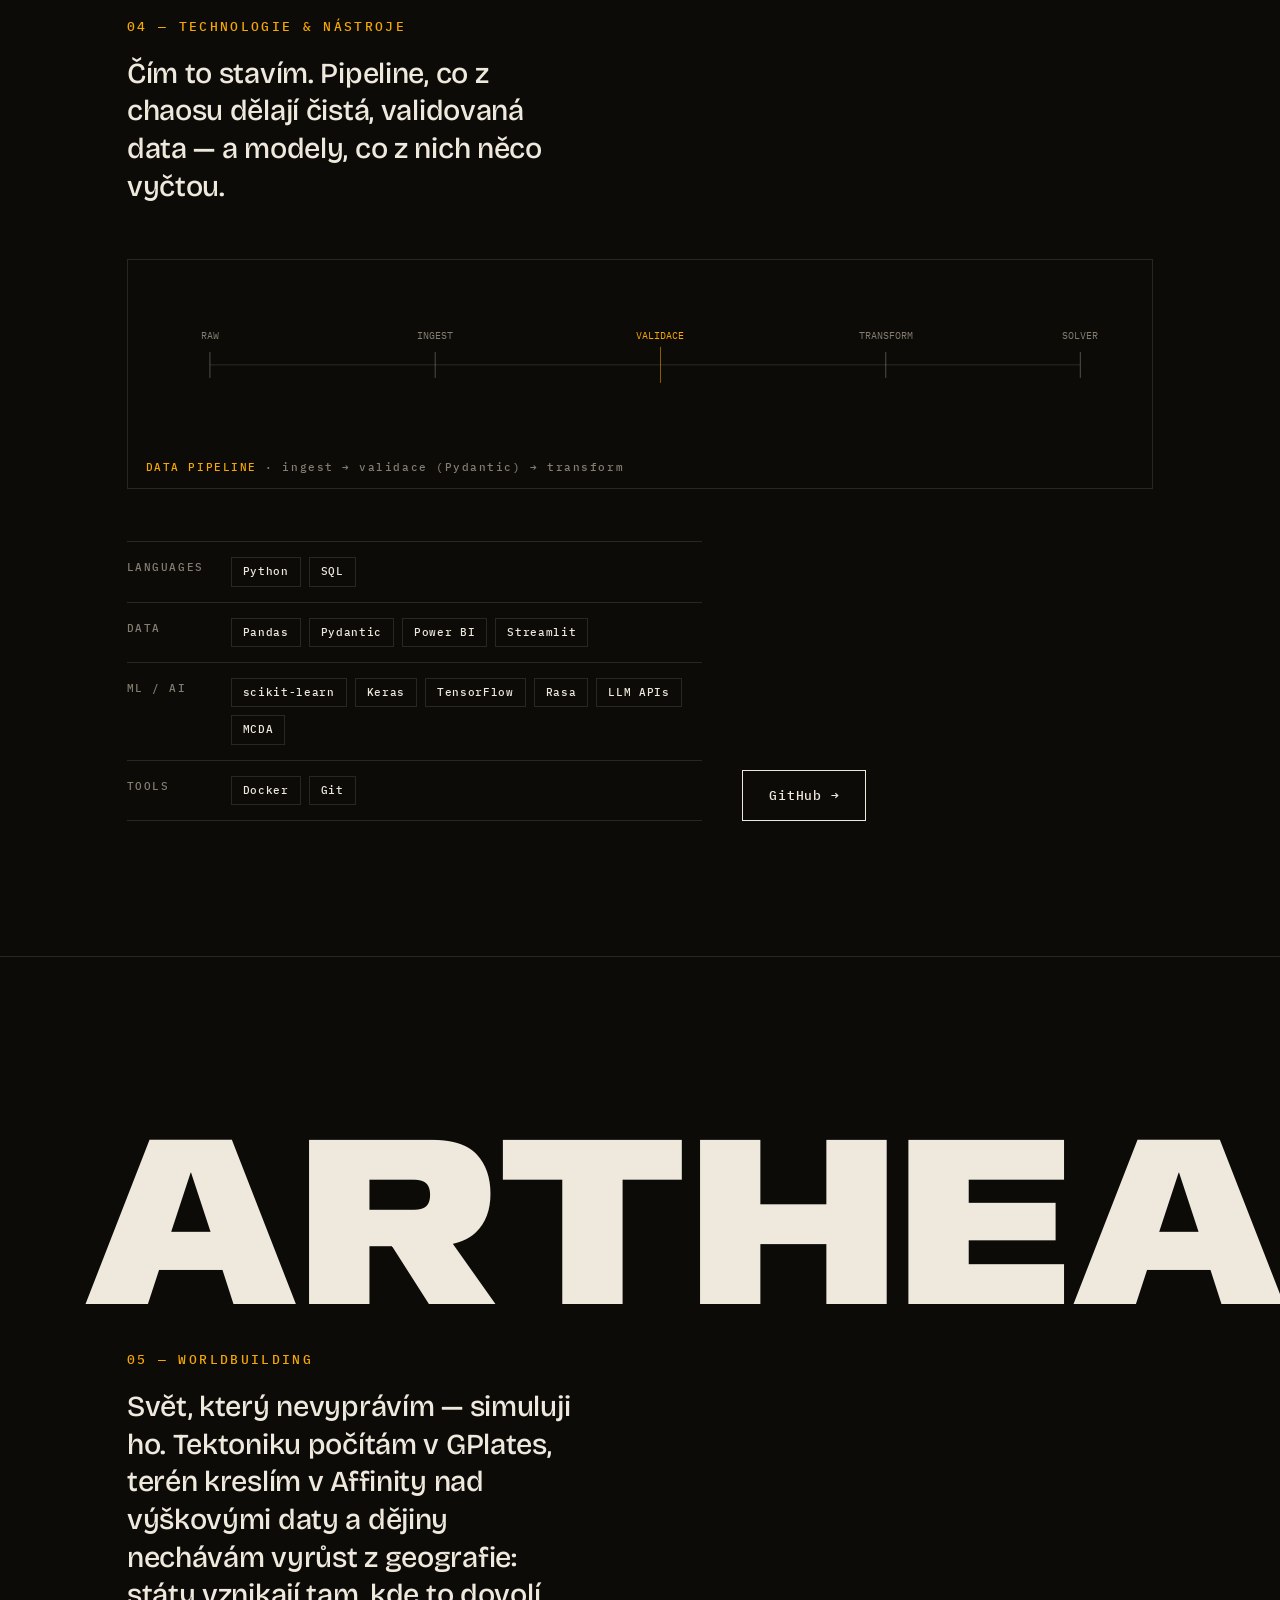
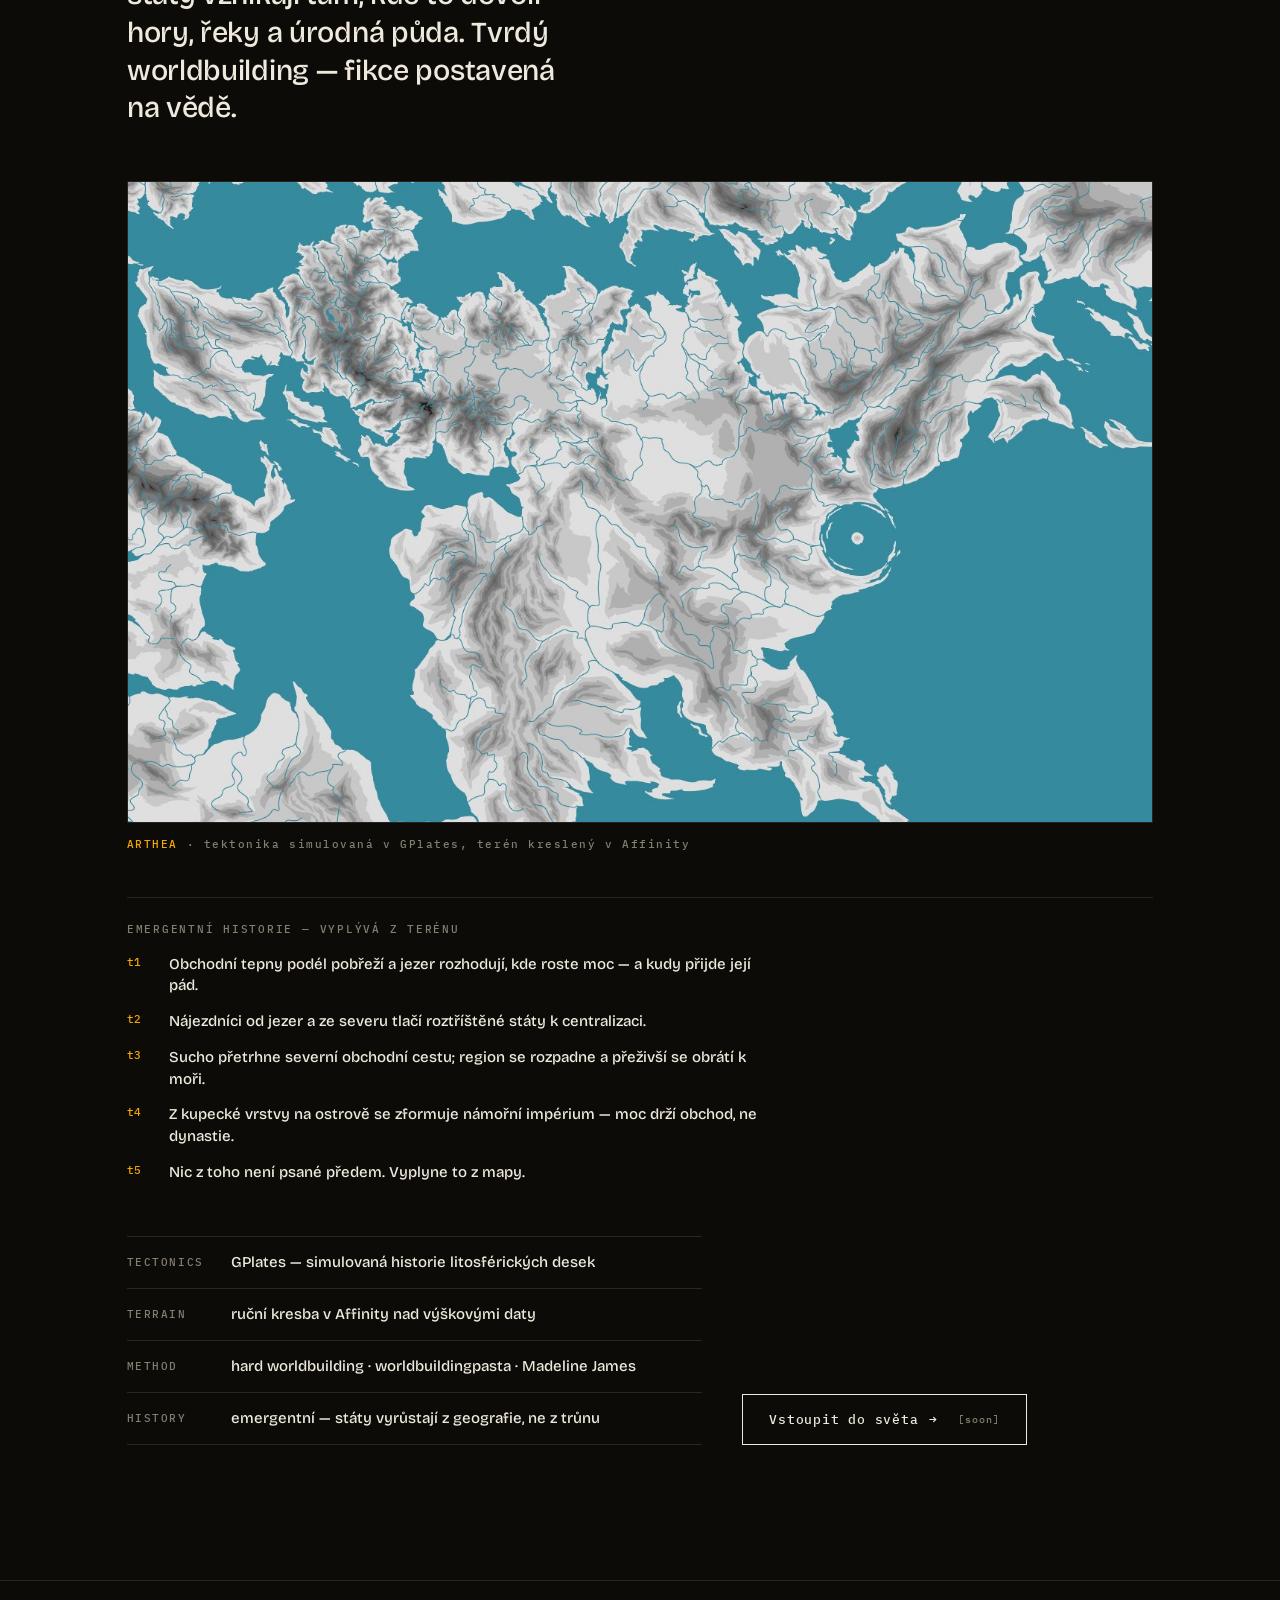
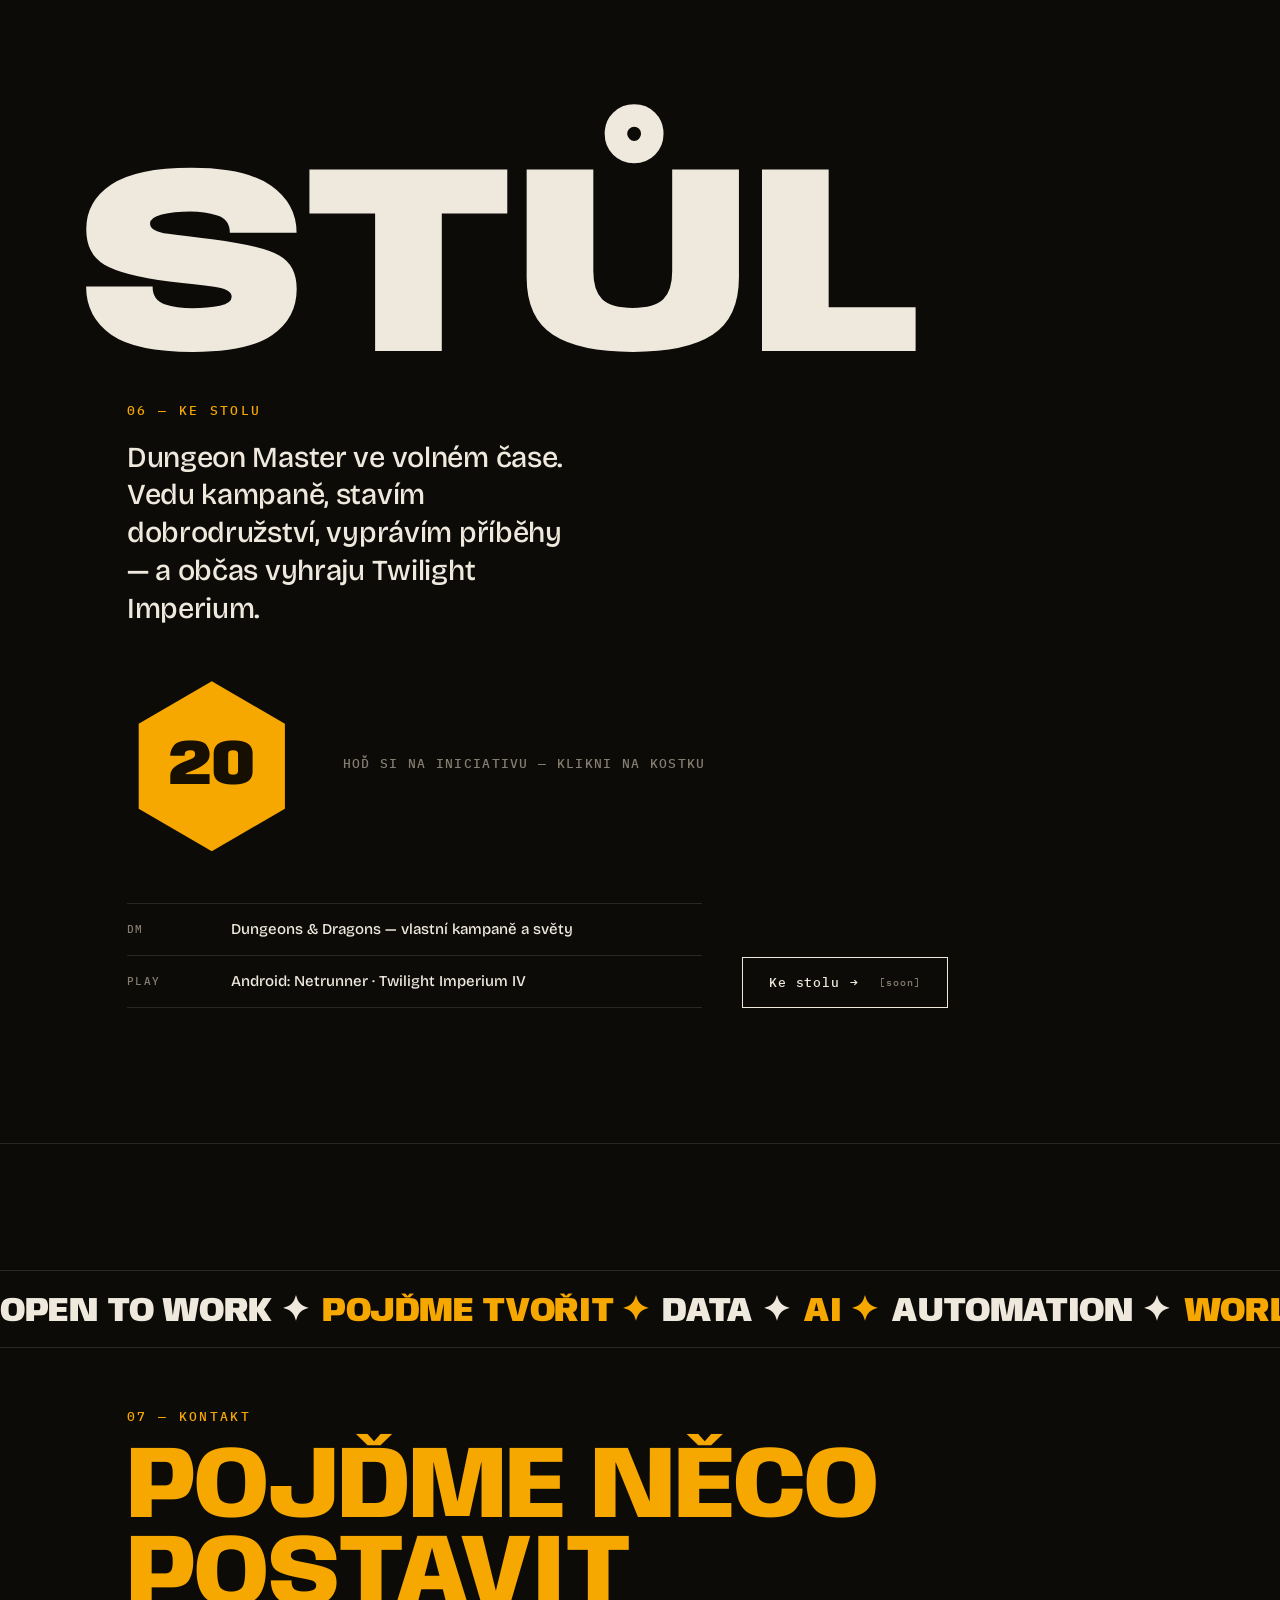
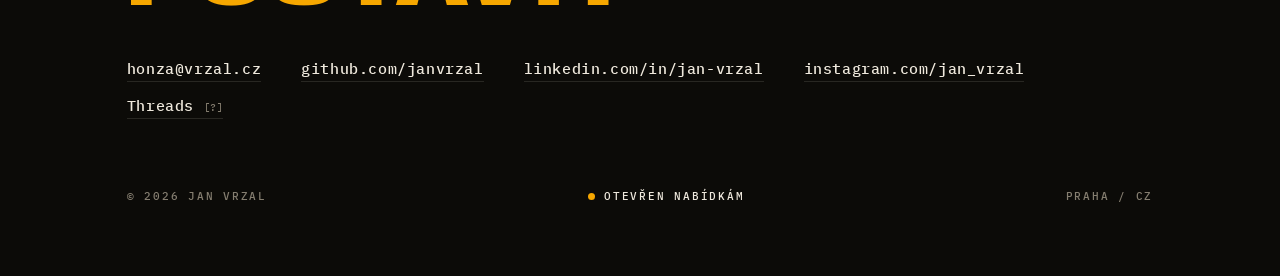
==== commit cff57107: "Improved Research and Added Stack section" ====
--- a/index.html
+++ b/index.html
@@ -79,6 +79,7 @@
       <a href="#about"    data-cz="O mně"    data-en="About"></a>
       <a href="#academia" data-cz="Výzkum"   data-en="Research"></a>
       <a href="#career"   data-cz="Práce"    data-en="Work"></a>
+      <a href="#tech">Stack</a>
       <a href="#arthea">Arthea</a>
       <a href="#table"    data-cz="Stůl"     data-en="Table"></a>
       <a href="#contact"  data-cz="Kontakt"  data-en="Contact"></a>
@@ -133,8 +134,8 @@
       <div class="wrap">
         <p class="section__idx reveal">02 — <span data-cz="AKADEMIKA & VÝZKUM" data-en="ACADEMIA & RESEARCH"></span></p>
         <p class="section__lead reveal"
-          data-cz="Bakalářka o LLM datových pipeline a benchmarkingu MCDA solverů — most mezi velkými jazykovými modely a vícekriteriálním rozhodováním."
-          data-en="A bachelor's thesis on LLM-driven data pipelines and benchmarking MCDA solvers — bridging large language models and multi-criteria decision analysis."></p>
+          data-cz="Bakalářka o LLM datových pipeline a benchmarkingu MCDA solverů — plus projekty z AI předmětů, kde aplikuju modely na reálná data."
+          data-en="A bachelor's thesis on LLM-driven data pipelines and benchmarking MCDA solvers — plus projects from AI courses, applying models to real data."></p>
 
         <div class="section__feature reveal">
           <div class="mcda">
@@ -164,8 +165,11 @@
         <div class="section__tail reveal">
           <div class="facts">
             <div class="fact"><span class="fact__k">THESIS</span><span class="fact__v"><b>LLM-driven Data Pipeline &amp; Benchmark Tool for MCDA</b> <span data-cz="— benchmark UTA-NM vs. Ghaderi · vedoucí prof. Tomáš Kliegr · FIS VŠE · 2027" data-en="— benchmarking UTA-NM vs. Ghaderi · supervisor prof. Tomáš Kliegr · FIS VŠE · 2027"></span></span></div>
+            <div class="fact"><span class="fact__k">CNN</span><span class="fact__v" data-cz="Sentiment CNN (Keras/TF) — 15 řízených experimentů na IMDb, nejlepší 83 % test accuracy (majorita 50 %)" data-en="Sentiment CNN (Keras/TF) — 15 controlled experiments on IMDb, best 83% test accuracy (50% majority baseline)"></span></div>
+            <div class="fact"><span class="fact__k">DROPOUT</span><span class="fact__v" data-cz="Predikce dropoutu (tým) — 4 modely + SMOTE, práh laděný nákladovou maticí (5-fold CV): recall 0,98, +14,3 mil. Kč v simulaci" data-en="Dropout prediction (team) — 4 models + SMOTE, cost-matrix-tuned threshold (5-fold CV): recall 0.98, +14.3M CZK in simulation"></span></div>
+            <div class="fact"><span class="fact__k">CHATBOT</span><span class="fact__v" data-cz="Český NLP chatbot (Rasa, tým) — 8 intentů, 5 entit, 26 e2e testů; F1 doporučení 0,0 → 1,0 přechodem na Forms" data-en="Czech NLP chatbot (Rasa, team) — 8 intents, 5 entities, 26 e2e tests; recommendation F1 from 0.0 to 1.0 via Forms"></span></div>
+            <div class="fact"><span class="fact__k">OPTIMIZER</span><span class="fact__v"><span data-cz="LLM Cutting Stock Optimizer — experimentální (Streamlit + Pydantic) · " data-en="LLM Cutting Stock Optimizer — experimental (Streamlit + Pydantic) · "></span><a href="https://github.com/janvrzal/llm-cutting-optimizer" target="_blank" rel="noopener">GitHub →</a></span></div>
             <div class="fact"><span class="fact__k">NEXT</span><span class="fact__v" data-cz="V rámci studia směřuji na magistr UIDS (specializace HAI) — od 2027" data-en="UIDS master's degree (HAI specialization) — from 2027"></span></div>
-            <div class="fact"><span class="fact__k">WORK</span><span class="fact__v" data-cz="CNN sentiment analysis (Keras/TF) · ML pipeline pro predikci dropoutu · český NLP chatbot (Rasa)" data-en="CNN sentiment analysis (Keras/TF) · ML pipeline for dropout prediction · Czech NLP chatbot (Rasa)"></span></div>
           </div>
           <a class="cta" href="#"><span data-cz="Výzkum" data-en="Research"></span> →&nbsp;<span class="cta__soon">[soon]</span></a>
         </div>
@@ -178,8 +182,31 @@
       <div class="wrap">
         <p class="section__idx reveal">03 — <span data-cz="PROFESE & KARIÉRA" data-en="PROFESSION & CAREER"></span></p>
         <p class="section__lead reveal"
-          data-cz="Učím děti tvořit hry — a stavím datové a AI nástroje pro praxi. Píšu pipeline, co z chaosu dělají čistá, validovaná data."
-          data-en="I teach kids to make games — and I'm building data & AI tools for real application. I write pipelines that turn messy input into clean, validated data."></p>
+          data-cz="Učím děti tvořit hry, organizuju game jam a přivydělávám si za barem. A hledám stáž, kde budu stavět datové a AI nástroje v praxi."
+          data-en="I teach kids to make games, organize a game jam and earn my keep behind a coffee bar. And I'm after an internship building data & AI tools in production."></p>
+
+        <div class="section__tail reveal">
+          <div class="facts">
+            <div class="fact"><span class="fact__k">INSTRUCTOR</span><span class="fact__v" data-cz="Lektor herního vývoje @ DDM Praha 7 (2025–dosud)" data-en="Game Development Instructor @ DDM Praha 7 (2025–now)"></span></div>
+            <div class="fact"><span class="fact__k">EVENTS</span><span class="fact__v" data-cz="Organizátor 4FIS Game Jam (2026)" data-en="4FIS Game Jam organizer (2026)"></span></div>
+            <div class="fact"><span class="fact__k">SERVICE</span><span class="fact__v" data-cz="Barista @ Starbucks" data-en="Barista @ Starbucks"></span></div>
+            <!-- až bude aktuální: -->
+            <!-- <div class="fact"><span class="fact__k">DATA</span><span class="fact__v" data-cz="Panelreko — ..." data-en="Panelreko — ..."></span></div> -->
+            <div class="fact"><span class="fact__k">STATUS</span><span class="fact__v"><b>Open to work</b> — data / AI / automation</span></div>
+          </div>
+          <a class="cta" href="#"><span data-cz="Portfolio & CV" data-en="Portfolio & CV"></span> →&nbsp;<span class="cta__soon">[soon]</span></a>
+        </div>
+      </div>
+    </section>
+
+    <!-- ============ 04 STACK / TECHNOLOGIE ============ -->
+    <section class="section" id="tech" aria-labelledby="tech-t">
+      <div class="section__title reveal"><span id="tech-t">STACK</span></div>
+      <div class="wrap">
+        <p class="section__idx reveal">04 — <span data-cz="TECHNOLOGIE & NÁSTROJE" data-en="TECHNOLOGIES & TOOLS"></span></p>
+        <p class="section__lead reveal"
+          data-cz="Čím to stavím. Pipeline, co z chaosu dělají čistá, validovaná data — a modely, co z nich něco vyčtou."
+          data-en="What I build with. Pipelines that turn chaos into clean, validated data — and models that read something out of it."></p>
 
         <div class="section__feature reveal">
           <div class="pipe">
@@ -190,21 +217,21 @@
 
         <div class="section__tail reveal">
           <div class="facts">
-            <div class="fact"><span class="fact__k">WORK</span><span class="fact__v" data-cz="Game Development Instructor @ DDM Praha 7 (2025–dosud) · organizátor 4FIS Game Jamu (2026)" data-en="Game Development Instructor @ DDM Praha 7 (2025–now) · 4FIS Game Jam organizer (2026)"></span></div>
-            <div class="fact"><span class="fact__k">PROJECTS</span><span class="fact__v" data-cz="LLM Cutting Stock Optimizer (Streamlit + Pydantic) · predikce dropoutu (scikit-learn) · Power BI dashboard" data-en="LLM Cutting Stock Optimizer (Streamlit + Pydantic) · dropout prediction (scikit-learn) · Power BI dashboard"></span></div>
-            <div class="fact"><span class="fact__k">STACK</span><span class="fact__v">SQL · Python · Pandas · Pydantic · scikit-learn · Keras · TensorFlow · Docker · Git · LLM APIs</span></div>
-            <div class="fact"><span class="fact__k">STATUS</span><span class="fact__v"><b>Open to work</b> — data / AI / automation</span></div>
-          </div>
-          <a class="cta" href="#"><span data-cz="Portfolio & CV" data-en="Portfolio & CV"></span> →&nbsp;<span class="cta__soon">[soon]</span></a>
-        </div>
-      </div>
-    </section>
-
-    <!-- ============ 04 ARTHEA ============ -->
+            <div class="fact"><span class="fact__k">LANGUAGES</span><span class="fact__v"><span class="chips"><span class="chip">Python</span><span class="chip">SQL</span></span></span></div>
+            <div class="fact"><span class="fact__k">DATA</span><span class="fact__v"><span class="chips"><span class="chip">Pandas</span><span class="chip">Pydantic</span><span class="chip">Power BI</span><span class="chip">Streamlit</span></span></span></div>
+            <div class="fact"><span class="fact__k">ML / AI</span><span class="fact__v"><span class="chips"><span class="chip">scikit-learn</span><span class="chip">Keras</span><span class="chip">TensorFlow</span><span class="chip">Rasa</span><span class="chip">LLM APIs</span><span class="chip">MCDA</span></span></span></div>
+            <div class="fact"><span class="fact__k">TOOLS</span><span class="fact__v"><span class="chips"><span class="chip">Docker</span><span class="chip">Git</span></span></span></div>
+          </div>
+          <a class="cta" href="https://github.com/janvrzal" target="_blank" rel="noopener">GitHub →</a>
+        </div>
+      </div>
+    </section>
+
+    <!-- ============ 05 ARTHEA ============ -->
     <section class="section section--arthea" id="arthea" aria-labelledby="arthea-t">
       <div class="section__title reveal"><span id="arthea-t">ARTHEA</span></div>
       <div class="wrap">
-        <p class="section__idx reveal">04 — WORLDBUILDING</p>
+        <p class="section__idx reveal">05 — WORLDBUILDING</p>
         <p class="section__lead reveal"
           data-cz="Svět, který nevyprávím — simuluji ho. Tektoniku počítám v GPlates, terén kreslím v Affinity nad výškovými daty a dějiny nechávám vyrůst z geografie: státy vznikají tam, kde to dovolí hory, řeky a úrodná půda. Tvrdý worldbuilding — fikce postavená na vědě."
           data-en="A world I don't narrate — I simulate it. Tectonics in GPlates, terrain hand-drawn in Affinity over elevation data, and history left to grow out of geography: states form where the mountains, rivers and fertile land allow. Hard worldbuilding — fiction built on science."></p>
@@ -244,11 +271,11 @@
       </div>
     </section>
 
-    <!-- ============ 05 TABLETOP ============ -->
+    <!-- ============ 06 TABLETOP ============ -->
     <section class="section" id="table" aria-labelledby="table-t">
       <div class="section__title reveal"><span id="table-t" data-cz="STŮL" data-en="TABLE"></span></div>
       <div class="wrap">
-        <p class="section__idx reveal">05 — <span data-cz="KE STOLU" data-en="AT THE TABLE"></span></p>
+        <p class="section__idx reveal">06 — <span data-cz="KE STOLU" data-en="AT THE TABLE"></span></p>
         <p class="section__lead reveal"
           data-cz="Dungeon Master ve volném čase. Vedu kampaně, stavím dobrodružství, vyprávím příběhy — a občas vyhraju Twilight Imperium."
           data-en="A Dungeon Master in my spare time. I run campaigns, build adventures, tell stories — and occasionally win at Twilight Imperium."></p>
@@ -277,7 +304,7 @@
     <footer class="footer" id="contact" aria-labelledby="contact-t">
       <div class="marquee reveal"><div class="marquee__track" data-marquee></div></div>
       <div class="wrap">
-        <p class="section__idx reveal">06 — <span data-cz="KONTAKT" data-en="CONTACT"></span></p>
+        <p class="section__idx reveal">07 — <span data-cz="KONTAKT" data-en="CONTACT"></span></p>
         <h2 class="footer__h2 reveal" id="contact-t" data-cz="Pojďme něco postavit" data-en="Let's build something"></h2>
         <div class="contact reveal">
           <a href="mailto:honza@vrzal.cz">honza@vrzal.cz</a>
--- a/css/components.css
+++ b/css/components.css
@@ -25,6 +25,9 @@
   color:var(--c-mute);flex:0 0 86px;padding-top:3px}
 .fact__v{font-size:var(--fs-fact);line-height:1.4;color:var(--c-ink)}
 .fact__v b{color:var(--c-amber);font-weight:var(--fw-bold)}
+.fact__v a{color:var(--c-amber);text-decoration:none;border-bottom:1px solid var(--c-line);
+  transition:border-color var(--dur-fast)}
+.fact__v a:hover{border-color:var(--c-amber)}
 
 /* ---------- CONTACT LINKS ---------- */
 .contact{display:flex;flex-wrap:wrap;gap:14px 40px;margin-top:38px;
@@ -33,6 +36,13 @@
   padding-bottom:3px;transition:border-color var(--dur-fast), color var(--dur-fast)}
 .contact a:hover{border-color:var(--c-amber);color:var(--c-amber)}
 .contact .soon{color:var(--c-mute);font-size:10px}
+
+/* ---------- TECH CHIPS (skenovatelný stack) ---------- */
+.chips{display:flex;flex-wrap:wrap;gap:8px}
+.chip{font-family:var(--f-mono);font-size:var(--fs-mono-xs);letter-spacing:.06em;
+  color:var(--c-ink);border:1px solid var(--c-line);padding:6px 11px;white-space:nowrap;
+  transition:border-color var(--dur-fast), color var(--dur-fast)}
+.chip:hover{border-color:var(--c-amber);color:var(--c-amber)}
 
 /* status tečka */
 .status{display:flex;align-items:center;gap:9px;color:var(--c-ink)}
--- a/css/features.css
+++ b/css/features.css
@@ -36,41 +36,29 @@
   font-size:var(--fs-mono-xs);letter-spacing:.14em;color:var(--c-mute)}
 .pipe__cap b{color:var(--c-amber);font-weight:500}
 
-/* ---------- Carousel (Arthea) ---------- */
-.section--arthea{background:var(--c-amber);color:var(--c-amber-ink);border-top:none}
-.section--arthea .section__title span{color:var(--c-amber-ink)}
-.section--arthea .section__idx{color:#3a2c0a}
-.section--arthea .section__lead{color:#241b07}
-.section--arthea .cta{border-color:var(--c-amber-ink);color:var(--c-amber-ink)}
-.section--arthea .cta:hover{background:var(--c-amber-ink);color:var(--c-amber)}
-/* facts na amber ploše — tmavší klíče i hodnoty */
-.section--arthea .fact{border-color:rgba(16,12,4,.2)}
-.section--arthea .fact:last-child{border-color:rgba(16,12,4,.2)}
-.section--arthea .fact__k{color:#5a4710}
-.section--arthea .fact__v{color:#241b07}
-.section--arthea .fact__v b{color:var(--c-amber-ink)}
+/* ---------- Arthea (dark, jako ostatní sekce; amber jen jako akcent) ---------- */
 
 /* ---------- Arthea: mapa (Affinity export na tmavé „obrazovce") ---------- */
 .amap{margin:0}
-.amap__screen{position:relative;background:var(--c-bg);border:1px solid rgba(16,12,4,.4);
+.amap__screen{position:relative;background:#080705;border:1px solid var(--c-line);
   aspect-ratio:16/10;display:grid;place-items:center;overflow:hidden}
 .amap__screen img{width:100%;height:100%;object-fit:cover}
 .amap__ph{font-family:var(--f-mono);font-size:var(--fs-mono-s);letter-spacing:.14em;
   color:var(--c-mute);text-align:center;padding:0 24px}
 .amap__screen img + .amap__ph{display:none} /* skryj placeholder, když je mapa */
 .amap__cap{margin-top:14px;font-family:var(--f-mono);font-size:var(--fs-mono-xs);
-  letter-spacing:.14em;color:#5a4710}
-.amap__cap b{color:var(--c-amber-ink);font-weight:500}
+  letter-spacing:.14em;color:var(--c-mute)}
+.amap__cap b{color:var(--c-amber);font-weight:500}
 
 /* ---------- Arthea: emergentní historie (log) ---------- */
-.alog{margin-top:46px;border-top:1px solid rgba(16,12,4,.2);padding-top:24px}
+.alog{margin-top:46px;border-top:1px solid var(--c-line);padding-top:24px}
 .alog__h{font-family:var(--f-mono);font-size:var(--fs-mono-xs);letter-spacing:.16em;
-  color:#5a4710;margin-bottom:18px}
+  color:var(--c-mute);margin-bottom:18px}
 .alog__list{list-style:none;counter-reset:tick;display:flex;flex-direction:column;gap:14px;max-width:64ch}
 .alog__list li{position:relative;padding-left:42px;counter-increment:tick;
-  font-family:var(--f-body);font-size:var(--fs-fact);line-height:1.45;color:#241b07}
+  font-family:var(--f-body);font-size:var(--fs-fact);line-height:1.45;color:var(--c-ink)}
 .alog__list li::before{content:"t" counter(tick);position:absolute;left:0;top:1px;
-  font-family:var(--f-mono);font-size:var(--fs-mono-xs);letter-spacing:.06em;color:var(--c-amber-ink)}
+  font-family:var(--f-mono);font-size:var(--fs-mono-xs);letter-spacing:.06em;color:var(--c-amber)}
 
 .caro{border:1px solid rgba(16,12,4,.25);overflow:hidden;position:relative}
 .caro__vp{overflow:hidden}
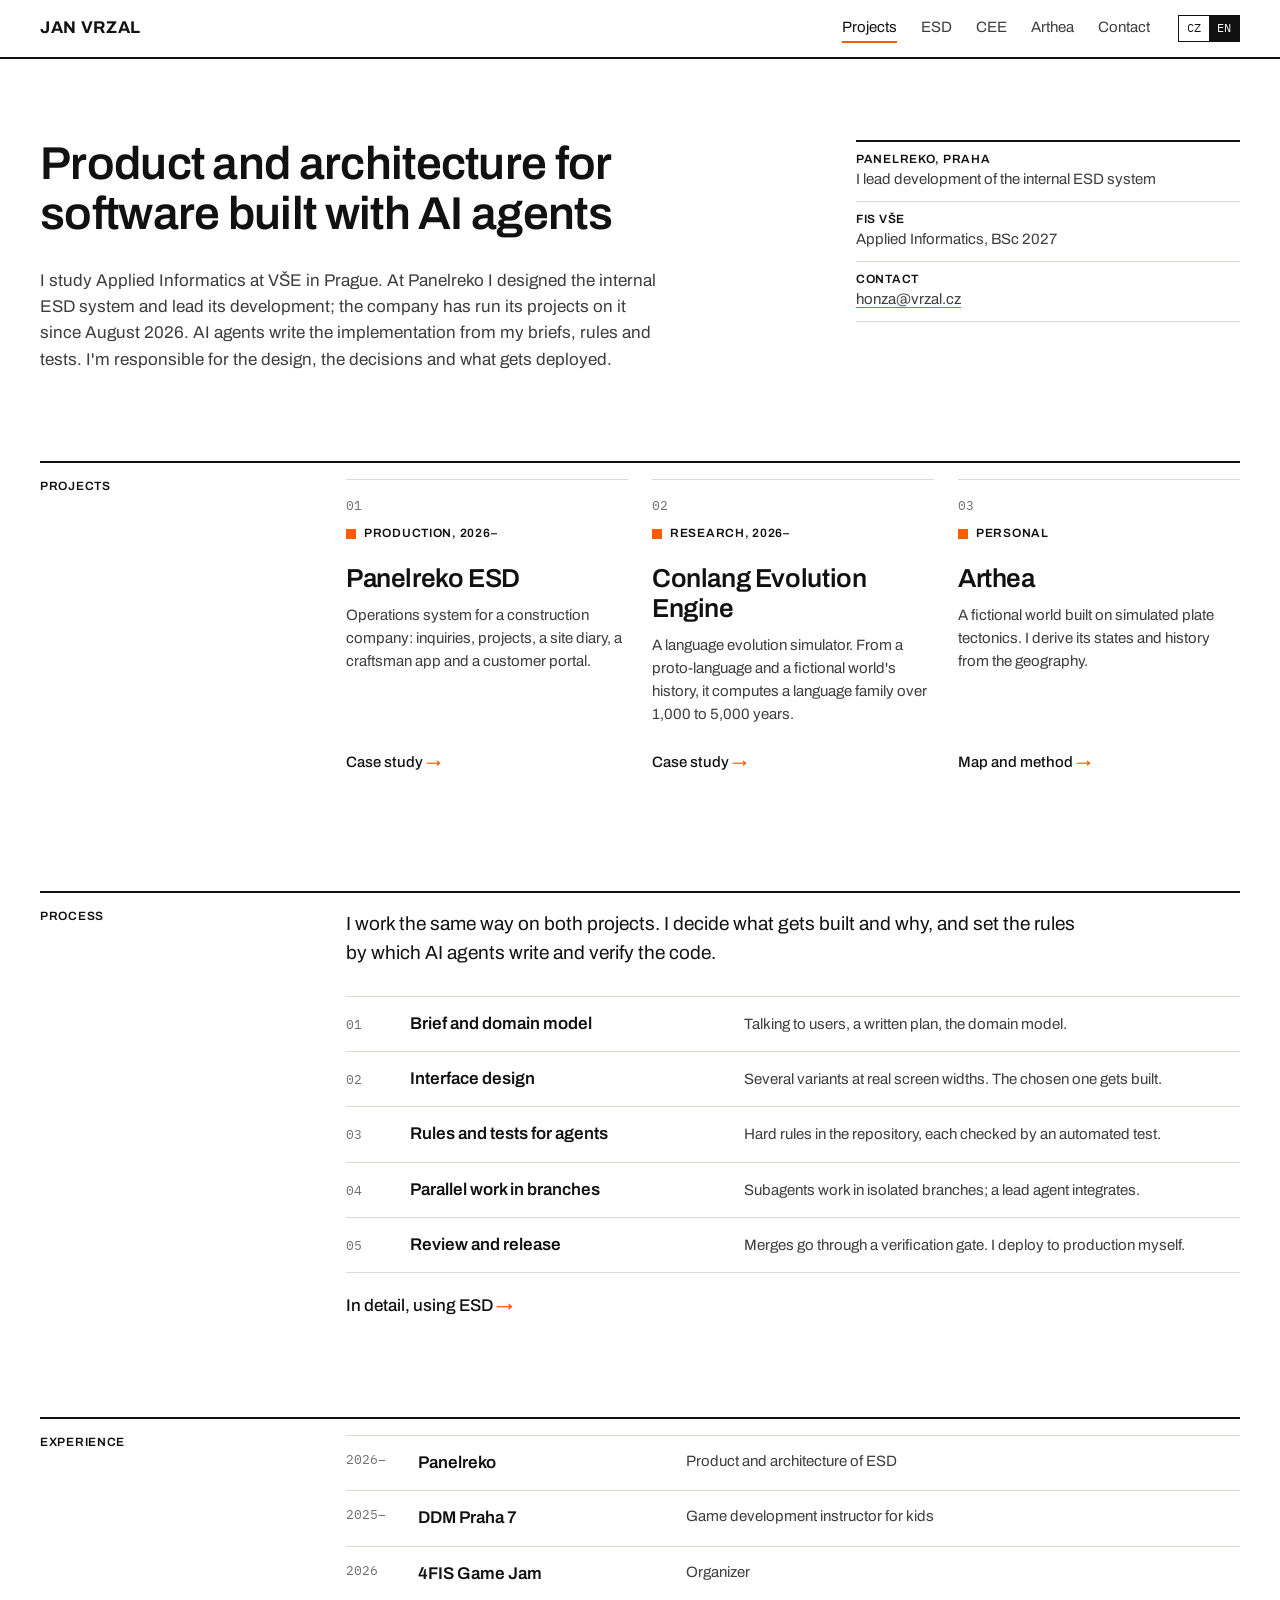
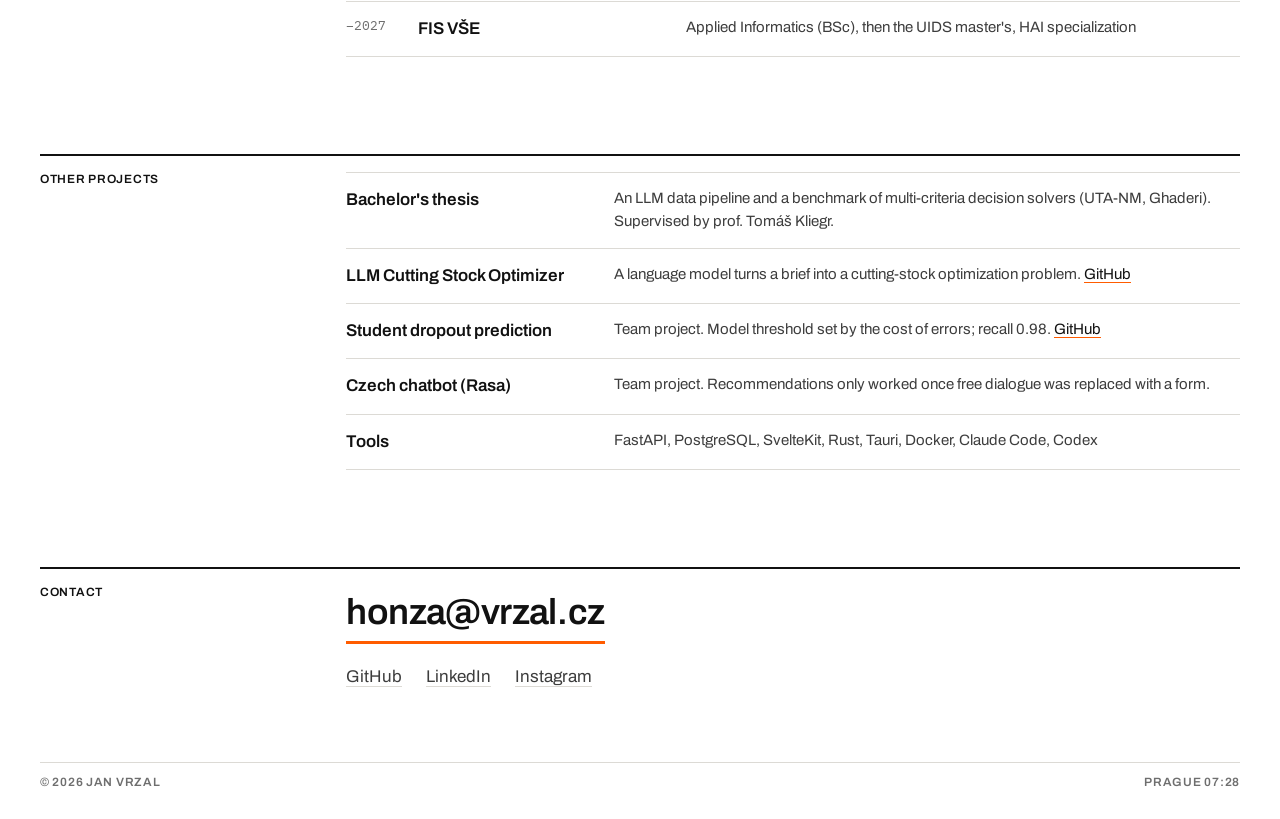
==== commit 6c63764d: "Redesign portfolio as a hub with project case studies Rebuild the site as a white Swiss-grid layout:" ====
--- a/index.html
+++ b/index.html
@@ -3,324 +3,137 @@
 <head>
   <meta charset="utf-8">
   <meta name="viewport" content="width=device-width, initial-scale=1">
-  <title>Jan Vrzal — designer, developer, AI engineer</title>
-  <meta name="description" content="Jan Vrzal — student aplikované informatiky, builder datových a AI nástrojů, worldbuilder a dungeon master z Prahy.">
+  <title>Jan Vrzal — produkt, architektura, vývoj řízený AI</title>
+  <meta name="description" content="Produktový vlastník a softwarový architekt z Prahy. Navrhuje systémy a vede jejich vývoj s týmem AI agentů.">
   <link rel="canonical" href="https://janvrzal.github.io/">
-  <meta name="theme-color" content="#0c0b08">
-
-  <!-- favicon -->
+  <meta name="theme-color" content="#ffffff">
   <link rel="icon" href="favicon.svg" type="image/svg+xml">
-
-  <!-- Open Graph -->
   <meta property="og:type" content="website">
-  <meta property="og:title" content="Jan Vrzal — designer, developer, AI engineer">
-  <meta property="og:description" content="Student aplikované informatiky, builder datových a AI nástrojů, worldbuilder a dungeon master z Prahy.">
+  <meta property="og:title" content="Jan Vrzal — produkt, architektura, vývoj řízený AI">
+  <meta property="og:description" content="Produktový vlastník a softwarový architekt z Prahy. Navrhuje systémy a vede jejich vývoj s týmem AI agentů.">
   <meta property="og:url" content="https://janvrzal.github.io/">
   <meta property="og:locale" content="cs_CZ">
-  <meta property="og:locale:alternate" content="en_US">
   <meta property="og:image" content="https://janvrzal.github.io/og-image.png">
-  <meta property="og:image:width" content="1200">
-  <meta property="og:image:height" content="630">
-  <meta property="og:image:alt" content="Jan Vrzal — designer, developer, AI engineer">
   <meta name="twitter:card" content="summary_large_image">
-  <meta name="twitter:image" content="https://janvrzal.github.io/og-image.png">
-
-  <!-- fonts -->
   <link rel="preconnect" href="https://fonts.googleapis.com">
   <link rel="preconnect" href="https://fonts.gstatic.com" crossorigin>
-  <link href="https://fonts.googleapis.com/css2?family=Anybody:wght@800;900&family=Bricolage+Grotesque:opsz,wght@12..96,400;12..96,500;12..96,700;12..96,800&family=IBM+Plex+Mono:wght@400;500&display=swap" rel="stylesheet">
-
-  <!-- styles (pořadí: tokens → base → layout → components → features) -->
+  <link href="https://fonts.googleapis.com/css2?family=Archivo:wght@400;500;600;700&family=IBM+Plex+Mono:wght@400;500&display=swap" rel="stylesheet">
   <link rel="stylesheet" href="css/tokens.css">
   <link rel="stylesheet" href="css/base.css">
   <link rel="stylesheet" href="css/layout.css">
   <link rel="stylesheet" href="css/components.css">
   <link rel="stylesheet" href="css/features.css">
-
-  <!-- strukturovaná data -->
-  <script type="application/ld+json">
-  {
-    "@context": "https://schema.org",
-    "@type": "Person",
-    "name": "Jan Vrzal",
-    "url": "https://janvrzal.github.io/",
-    "image": "https://janvrzal.github.io/og-image.png",
-    "jobTitle": "Designer, developer & AI engineer",
-    "description": "Student aplikované informatiky, builder datových a AI nástrojů, worldbuilder a dungeon master z Prahy.",
-    "address": {
-      "@type": "PostalAddress",
-      "addressLocality": "Praha",
-      "addressCountry": "CZ"
-    },
-    "alumniOf": {
-      "@type": "CollegeOrUniversity",
-      "name": "Vysoká škola ekonomická v Praze (FIS VŠE)"
-    },
-    "knowsAbout": ["Python", "SQL", "Data pipelines", "Machine Learning", "LLM", "MCDA", "Worldbuilding"],
-    "sameAs": [
-      "https://github.com/janvrzal",
-      "https://linkedin.com/in/jan-vrzal",
-      "https://instagram.com/jan_vrzal"
-    ]
-  }
-  </script>
-
   <script type="module" src="js/app.js"></script>
 </head>
 <body>
-
-  <a class="skip" href="#about" data-cz="Přeskočit na obsah" data-en="Skip to content"></a>
-  <div class="scroll-bar" data-scroll-bar aria-hidden="true"></div>
-
-  <!-- ============ NAV ============ -->
+  <a class="skip" href="#main" data-cz="Přeskočit na obsah" data-en="Skip to content">Přeskočit na obsah</a>
   <nav class="nav" aria-label="Hlavní navigace">
-    <a href="#top" class="nav__logo">JV</a>
+    <a href="index.html" class="nav__logo">Jan Vrzal</a>
     <div class="nav__links" id="nav-menu">
-      <a href="#about"    data-cz="O mně"    data-en="About"></a>
-      <a href="#academia" data-cz="Výzkum"   data-en="Research"></a>
-      <a href="#career"   data-cz="Práce"    data-en="Work"></a>
-      <a href="#tech">Stack</a>
-      <a href="#arthea">Arthea</a>
-      <a href="#table"    data-cz="Stůl"     data-en="Table"></a>
-      <a href="#contact"  data-cz="Kontakt"  data-en="Contact"></a>
+      <a href="#work" data-cz="Projekty" data-en="Projects">Projekty</a>
+      <a href="esd/index.html" data-cz="ESD" data-en="ESD">ESD</a>
+      <a href="cee/index.html" data-cz="CEE" data-en="CEE">CEE</a>
+      <a href="arthea/index.html" data-cz="Arthea" data-en="Arthea">Arthea</a>
+      <a href="#contact" data-cz="Kontakt" data-en="Contact">Kontakt</a>
     </div>
-    <div class="lang" aria-label="Jazyk">
-      <button data-lang-btn="cz" class="is-active">CZ</button><span>/</span><button data-lang-btn="en">EN</button>
+    <div class="lang" aria-label="Jazyk / Language">
+      <button data-lang-btn="cz" class="is-active">CZ</button><button data-lang-btn="en">EN</button>
     </div>
     <button class="nav__burger" data-nav-burger aria-label="Menu" aria-expanded="false" aria-controls="nav-menu">
-      <span></span><span></span><span></span>
+      <span></span><span></span>
     </button>
   </nav>
+  <main id="main">
 
-  <main id="top">
-
-    <!-- ============ HERO ============ -->
-    <header class="hero">
-      <div class="hero__inner">
-        <p class="hero__eyebrow" data-cz="JAN VRZAL — STUDENT · BUILDER · PRAHA" data-en="JAN VRZAL — STUDENT · BUILDER · PRAGUE"></p>
-      </div>
-      <h1 class="hero__name">VRZAL</h1>
-      <div class="hero__inner">
-        <p class="hero__build">
-          <span class="verb" data-cz="Stavím" data-en="I build"></span>
-          <span class="swap" data-hero-swap></span>
-        </p>
-        <p class="hero__cue"><span class="ln"></span><span data-cz="scrolluj dolů" data-en="scroll down"></span></p>
-      </div>
+    <header class="intro wrap">
+      <h1 class="intro__h col-a" data-cz="Produkt a architektura softwaru vyvíjeného s AI agenty" data-en="Product and architecture for software built with AI agents">Produkt a architektura softwaru vyvíjeného s AI agenty</h1>
+      <dl class="intro__meta col-b">
+        <div><dt class="lbl">Panelreko, Praha</dt><dd data-cz="vedu vývoj interního systému ESD" data-en="I lead development of the internal ESD system">vedu vývoj interního systému ESD</dd></div>
+        <div><dt class="lbl">FIS VŠE</dt><dd data-cz="aplikovaná informatika, Bc. 2027" data-en="Applied Informatics, BSc 2027">aplikovaná informatika, Bc. 2027</dd></div>
+        <div><dt class="lbl" data-cz="Kontakt" data-en="Contact">Kontakt</dt><dd><a href="mailto:honza@vrzal.cz">honza@vrzal.cz</a></dd></div>
+      </dl>
+      <p class="intro__p col-a" data-cz="Studuji aplikovanou informatiku na VŠE. V Panelreku jsem navrhl interní systém ESD a vedu jeho vývoj; firma v něm od srpna 2026 řídí zakázky. Implementaci píšou AI agenti podle mých zadání, pravidel a testů. Já zodpovídám za návrh, rozhodnutí a za to, co se nasadí do provozu." data-en="I study Applied Informatics at VŠE in Prague. At Panelreko I designed the internal ESD system and lead its development; the company has run its projects on it since August 2026. AI agents write the implementation from my briefs, rules and tests. I'm responsible for the design, the decisions and what gets deployed.">Studuji aplikovanou informatiku na VŠE. V Panelreku jsem navrhl interní systém ESD a vedu jeho vývoj; firma v něm od srpna 2026 řídí zakázky. Implementaci píšou AI agenti podle mých zadání, pravidel a testů. Já zodpovídám za návrh, rozhodnutí a za to, co se nasadí do provozu.</p>
     </header>
 
-    <!-- ============ 01 ABOUT ============ -->
-    <section class="section" id="about" aria-labelledby="about-t">
-      <div class="section__title reveal"><span id="about-t" data-cz="AHOJ" data-en="HELLO"></span></div>
-      <div class="wrap">
-        <p class="section__idx reveal">01 — <span data-cz="KDO JSEM" data-en="WHO I AM"></span></p>
-        <p class="section__lead reveal" style="max-width:32ch"
-          data-cz="Druhák Aplikované informatiky na FIS VŠE. Píšu kód, navrhuju rozhraní a stavím datové a AI nástroje. Když zrovna nestavím software, stavím fiktivní světy nebo vedu kampaně u stolu. Řemeslo beru vážně — sebe ne až tak."
-          data-en="Second-year Applied Informatics student at FIS VŠE in Prague. I write code, design interfaces and build data & AI tools. When I'm not building software, I'm building fictional worlds or running tabletop campaigns. Serious about the craft — less so about myself."></p>
-        <p class="reveal" style="margin-top:30px;font-family:var(--f-mono);font-size:var(--fs-mono-s);letter-spacing:.14em;color:var(--c-mute)">
-          <span data-cz="MÍSTNÍ ČAS V PRAZE" data-en="LOCAL TIME IN PRAGUE"></span> — <span data-clock style="color:var(--c-amber)">--:--:--</span>
-        </p>
-        <div class="contact reveal" style="margin-top:26px">
-          <a href="https://github.com/janvrzal" target="_blank" rel="noopener">GitHub</a>
-          <a href="https://linkedin.com/in/jan-vrzal" target="_blank" rel="noopener">LinkedIn</a>
-          <a href="https://instagram.com/jan_vrzal" target="_blank" rel="noopener">Instagram</a>
-        </div>
+    <section class="block wrap" id="work">
+      <h2 class="block__h"><span class="lbl" data-cz="Projekty" data-en="Projects">Projekty</span></h2>
+      <ul class="tiles">
+        <li><a href="esd/index.html">
+          <span class="tile__n mono">01</span>
+          <span class="tile__k lbl"><i class="sq"></i><span data-cz="Produkce, 2026–" data-en="Production, 2026–">Produkce, 2026–</span></span>
+          <span class="tile__t">Panelreko ESD</span>
+          <span class="tile__d" data-cz="Provozní systém stavební firmy: poptávky, zakázky, stavební deník, aplikace pro řemeslníky a zákaznický portál." data-en="Operations system for a construction company: inquiries, projects, a site diary, a craftsman app and a customer portal.">Provozní systém stavební firmy: poptávky, zakázky, stavební deník, aplikace pro řemeslníky a zákaznický portál.</span>
+          <span class="tile__go" data-cz="Případová studie" data-en="Case study">Případová studie</span>
+        </a></li>
+        <li><a href="cee/index.html">
+          <span class="tile__n mono">02</span>
+          <span class="tile__k lbl"><i class="sq"></i><span data-cz="Výzkum, 2026–" data-en="Research, 2026–">Výzkum, 2026–</span></span>
+          <span class="tile__t">Conlang Evolution Engine</span>
+          <span class="tile__d" data-cz="Simulátor vývoje jazyků. Z protojazyka a historie fiktivního světa spočítá jazykovou rodinu za 1 000 až 5 000 let." data-en="A language evolution simulator. From a proto-language and a fictional world's history, it computes a language family over 1,000 to 5,000 years.">Simulátor vývoje jazyků. Z protojazyka a historie fiktivního světa spočítá jazykovou rodinu za 1 000 až 5 000 let.</span>
+          <span class="tile__go" data-cz="Případová studie" data-en="Case study">Případová studie</span>
+        </a></li>
+        <li><a href="arthea/index.html">
+          <span class="tile__n mono">03</span>
+          <span class="tile__k lbl"><i class="sq"></i><span data-cz="Volný čas" data-en="Personal">Volný čas</span></span>
+          <span class="tile__t">Arthea</span>
+          <span class="tile__d" data-cz="Fiktivní svět postavený na simulované tektonice. Státy a dějiny odvozuji z geografie." data-en="A fictional world built on simulated plate tectonics. I derive its states and history from the geography.">Fiktivní svět postavený na simulované tektonice. Státy a dějiny odvozuji z geografie.</span>
+          <span class="tile__go" data-cz="Mapa a metoda" data-en="Map and method">Mapa a metoda</span>
+        </a></li>
+      </ul>
+    </section>
+
+    <section class="block wrap" id="process">
+      <h2 class="block__h"><span class="lbl" data-cz="Postup" data-en="Process">Postup</span></h2>
+      <div class="block__body">
+        <p class="lead" data-cz="Na obou projektech pracuji stejně. Rozhoduji o tom, co se staví a proč, a nastavuji pravidla, podle kterých AI agenti kód píšou a ověřují." data-en="I work the same way on both projects. I decide what gets built and why, and set the rules by which AI agents write and verify the code.">Na obou projektech pracuji stejně. Rozhoduji o tom, co se staví a proč, a nastavuji pravidla, podle kterých AI agenti kód píšou a ověřují.</p>
+        <ol class="steps">
+          <li><b data-cz="Zadání a doménový model" data-en="Brief and domain model">Zadání a doménový model</b><span data-cz="Rozhovory s uživateli, písemný plán, model domény." data-en="Talking to users, a written plan, the domain model.">Rozhovory s uživateli, písemný plán, model domény.</span></li>
+          <li><b data-cz="Návrh rozhraní" data-en="Interface design">Návrh rozhraní</b><span data-cz="Několik variant ve skutečných šířkách obrazovky. Implementuje se vybraná." data-en="Several variants at real screen widths. The chosen one gets built.">Několik variant ve skutečných šířkách obrazovky. Implementuje se vybraná.</span></li>
+          <li><b data-cz="Pravidla a testy pro agenty" data-en="Rules and tests for agents">Pravidla a testy pro agenty</b><span data-cz="Pevná pravidla v repozitáři, každé hlídá automatický test." data-en="Hard rules in the repository, each checked by an automated test.">Pevná pravidla v repozitáři, každé hlídá automatický test.</span></li>
+          <li><b data-cz="Paralelní práce ve větvích" data-en="Parallel work in branches">Paralelní práce ve větvích</b><span data-cz="Podagenti pracují v izolovaných větvích, hlavní agent integruje." data-en="Subagents work in isolated branches; a lead agent integrates.">Podagenti pracují v izolovaných větvích, hlavní agent integruje.</span></li>
+          <li><b data-cz="Kontrola a vydání" data-en="Review and release">Kontrola a vydání</b><span data-cz="Slučuje se přes kontrolní bránu. Do provozu nasazuji sám." data-en="Merges go through a verification gate. I deploy to production myself.">Slučuje se přes kontrolní bránu. Do provozu nasazuji sám.</span></li>
+        </ol>
+        <a class="arrow-link" href="esd/index.html#process" data-cz="Podrobně na příkladu ESD" data-en="In detail, using ESD">Podrobně na příkladu ESD</a>
       </div>
     </section>
 
-    <!-- ============ 02 ACADEMIA ============ -->
-    <section class="section" id="academia" aria-labelledby="academia-t">
-      <div class="section__title reveal"><span id="academia-t" data-cz="VÝZKUM" data-en="RESEARCH"></span></div>
-      <div class="wrap">
-        <p class="section__idx reveal">02 — <span data-cz="AKADEMIKA & VÝZKUM" data-en="ACADEMIA & RESEARCH"></span></p>
-        <p class="section__lead reveal"
-          data-cz="Bakalářka o LLM datových pipeline a benchmarkingu MCDA solverů — plus projekty z AI předmětů, kde aplikuju modely na reálná data."
-          data-en="A bachelor's thesis on LLM-driven data pipelines and benchmarking MCDA solvers — plus projects from AI courses, applying models to real data."></p>
-
-        <div class="section__feature reveal">
-          <div class="mcda">
-            <div>
-              <p class="mcda__h" data-cz="ZKUS SI TO — VÁHY KRITÉRIÍ" data-en="TRY IT — CRITERIA WEIGHTS"></p>
-              <div class="crit">
-                <label><span data-cz="Přesnost" data-en="Accuracy"></span><span class="pct" data-mcda-pct>33%</span></label>
-                <input type="range" min="0" max="100" value="50" data-mcda-weight aria-label="Accuracy weight">
-              </div>
-              <div class="crit">
-                <label><span data-cz="Rychlost" data-en="Speed"></span><span class="pct" data-mcda-pct>33%</span></label>
-                <input type="range" min="0" max="100" value="50" data-mcda-weight aria-label="Speed weight">
-              </div>
-              <div class="crit">
-                <label><span data-cz="Robustnost" data-en="Robustness"></span><span class="pct" data-mcda-pct>33%</span></label>
-                <input type="range" min="0" max="100" value="50" data-mcda-weight aria-label="Robustness weight">
-              </div>
-            </div>
-            <div>
-              <p class="mcda__h" data-cz="ŽEBŘÍČEK SOLVERŮ (živě)" data-en="SOLVER RANKING (live)"></p>
-              <div class="ranks" data-mcda-ranks></div>
-              <p class="mcda__note" data-cz="Ilustrativní data — nahradí je reálné benchmarky z práce." data-en="Illustrative data — to be replaced by real benchmarks from the thesis."></p>
-            </div>
-          </div>
-        </div>
-
-        <div class="section__tail reveal">
-          <div class="facts">
-            <div class="fact"><span class="fact__k">THESIS</span><span class="fact__v"><b>LLM-driven Data Pipeline &amp; Benchmark Tool for MCDA</b> <span data-cz="— benchmark UTA-NM vs. Ghaderi · vedoucí prof. Tomáš Kliegr · FIS VŠE · 2027" data-en="— benchmarking UTA-NM vs. Ghaderi · supervisor prof. Tomáš Kliegr · FIS VŠE · 2027"></span></span></div>
-            <div class="fact"><span class="fact__k">CNN</span><span class="fact__v" data-cz="Sentiment CNN (Keras/TF) — 15 řízených experimentů na IMDb, nejlepší 83 % test accuracy (majorita 50 %)" data-en="Sentiment CNN (Keras/TF) — 15 controlled experiments on IMDb, best 83% test accuracy (50% majority baseline)"></span></div>
-            <div class="fact"><span class="fact__k">DROPOUT</span><span class="fact__v" data-cz="Predikce dropoutu (tým) — 4 modely + SMOTE, práh laděný nákladovou maticí (5-fold CV): recall 0,98, +14,3 mil. Kč v simulaci" data-en="Dropout prediction (team) — 4 models + SMOTE, cost-matrix-tuned threshold (5-fold CV): recall 0.98, +14.3M CZK in simulation"></span></div>
-            <div class="fact"><span class="fact__k">CHATBOT</span><span class="fact__v" data-cz="Český NLP chatbot (Rasa, tým) — 8 intentů, 5 entit, 26 e2e testů; F1 doporučení 0,0 → 1,0 přechodem na Forms" data-en="Czech NLP chatbot (Rasa, team) — 8 intents, 5 entities, 26 e2e tests; recommendation F1 from 0.0 to 1.0 via Forms"></span></div>
-            <div class="fact"><span class="fact__k">OPTIMIZER</span><span class="fact__v"><span data-cz="LLM Cutting Stock Optimizer — experimentální (Streamlit + Pydantic) · " data-en="LLM Cutting Stock Optimizer — experimental (Streamlit + Pydantic) · "></span><a href="https://github.com/janvrzal/llm-cutting-optimizer" target="_blank" rel="noopener">GitHub →</a></span></div>
-            <div class="fact"><span class="fact__k">NEXT</span><span class="fact__v" data-cz="V rámci studia směřuji na magistr UIDS (specializace HAI) — od 2027" data-en="UIDS master's degree (HAI specialization) — from 2027"></span></div>
-          </div>
-          <a class="cta" href="#"><span data-cz="Výzkum" data-en="Research"></span> →&nbsp;<span class="cta__soon">[soon]</span></a>
-        </div>
+    <section class="block wrap" id="cv">
+      <h2 class="block__h"><span class="lbl" data-cz="Zkušenosti" data-en="Experience">Zkušenosti</span></h2>
+      <div class="block__body">
+        <table class="rows">
+          <tr><td class="mono">2026–</td><th data-cz="Panelreko" data-en="Panelreko">Panelreko</th><td data-cz="Produkt a architektura systému ESD" data-en="Product and architecture of ESD">Produkt a architektura systému ESD</td></tr>
+          <tr><td class="mono">2025–</td><th>DDM Praha 7</th><td data-cz="Lektor herního vývoje pro děti" data-en="Game development instructor for kids">Lektor herního vývoje pro děti</td></tr>
+          <tr><td class="mono">2026</td><th>4FIS Game Jam</th><td data-cz="Organizátor" data-en="Organizer">Organizátor</td></tr>
+          <tr><td class="mono">–2027</td><th>FIS VŠE</th><td data-cz="Aplikovaná informatika (Bc.), poté magisterské UIDS, specializace HAI" data-en="Applied Informatics (BSc), then the UIDS master's, HAI specialization">Aplikovaná informatika (Bc.), poté magisterské UIDS, specializace HAI</td></tr>
+        </table>
       </div>
     </section>
 
-    <!-- ============ 03 CAREER ============ -->
-    <section class="section" id="career" aria-labelledby="career-t">
-      <div class="section__title reveal"><span id="career-t" data-cz="PRÁCE" data-en="WORK"></span></div>
-      <div class="wrap">
-        <p class="section__idx reveal">03 — <span data-cz="PROFESE & KARIÉRA" data-en="PROFESSION & CAREER"></span></p>
-        <p class="section__lead reveal"
-          data-cz="Učím děti tvořit hry, organizuju game jam a přivydělávám si za barem. A hledám stáž, kde budu stavět datové a AI nástroje v praxi."
-          data-en="I teach kids to make games, organize a game jam and earn my keep behind a coffee bar. And I'm after an internship building data & AI tools in production."></p>
-
-        <div class="section__tail reveal">
-          <div class="facts">
-            <div class="fact"><span class="fact__k">INSTRUCTOR</span><span class="fact__v" data-cz="Lektor herního vývoje @ DDM Praha 7 (2025–dosud)" data-en="Game Development Instructor @ DDM Praha 7 (2025–now)"></span></div>
-            <div class="fact"><span class="fact__k">EVENTS</span><span class="fact__v" data-cz="Organizátor 4FIS Game Jam (2026)" data-en="4FIS Game Jam organizer (2026)"></span></div>
-            <div class="fact"><span class="fact__k">SERVICE</span><span class="fact__v" data-cz="Barista @ Starbucks" data-en="Barista @ Starbucks"></span></div>
-            <!-- až bude aktuální: -->
-            <!-- <div class="fact"><span class="fact__k">DATA</span><span class="fact__v" data-cz="Panelreko — ..." data-en="Panelreko — ..."></span></div> -->
-            <div class="fact"><span class="fact__k">STATUS</span><span class="fact__v"><b>Open to work</b> — data / AI / automation</span></div>
-          </div>
-          <a class="cta" href="#"><span data-cz="Portfolio & CV" data-en="Portfolio & CV"></span> →&nbsp;<span class="cta__soon">[soon]</span></a>
-        </div>
+    <section class="block wrap" id="other">
+      <h2 class="block__h"><span class="lbl" data-cz="Další projekty" data-en="Other projects">Další projekty</span></h2>
+      <div class="block__body">
+        <table class="rows">
+          <tr><th data-cz="Bakalářská práce" data-en="Bachelor's thesis">Bakalářská práce</th><td data-cz="LLM datová pipeline a benchmark solverů vícekriteriálního rozhodování (UTA-NM, Ghaderi). Vedoucí prof. Tomáš Kliegr." data-en="An LLM data pipeline and a benchmark of multi-criteria decision solvers (UTA-NM, Ghaderi). Supervised by prof. Tomáš Kliegr.">LLM datová pipeline a benchmark solverů vícekriteriálního rozhodování (UTA-NM, Ghaderi). Vedoucí prof. Tomáš Kliegr.</td></tr>
+          <tr><th>LLM Cutting Stock Optimizer</th><td><span data-cz="Jazykový model převádí zadání na optimalizační úlohu řezání materiálu. " data-en="A language model turns a brief into a cutting-stock optimization problem. ">Jazykový model převádí zadání na optimalizační úlohu řezání materiálu. </span><a href="https://github.com/janvrzal/llm-cutting-optimizer" target="_blank" rel="noopener">GitHub</a></td></tr>
+          <tr><th data-cz="Predikce odchodu studentů" data-en="Student dropout prediction">Predikce odchodu studentů</th><td><span data-cz="Týmový projekt. Práh modelu nastavený podle nákladů chyb; recall 0,98. " data-en="Team project. Model threshold set by the cost of errors; recall 0.98. ">Týmový projekt. Práh modelu nastavený podle nákladů chyb; recall 0,98. </span><a href="https://github.com/Student-dropout-ML/student-dropout-ml" target="_blank" rel="noopener">GitHub</a></td></tr>
+          <tr><th data-cz="Český chatbot (Rasa)" data-en="Czech chatbot (Rasa)">Český chatbot (Rasa)</th><td data-cz="Týmový projekt. Doporučování začalo fungovat až po nahrazení volného dialogu formulářem." data-en="Team project. Recommendations only worked once free dialogue was replaced with a form.">Týmový projekt. Doporučování začalo fungovat až po nahrazení volného dialogu formulářem.</td></tr>
+          <tr><th data-cz="Nástroje" data-en="Tools">Nástroje</th><td>FastAPI, PostgreSQL, SvelteKit, Rust, Tauri, Docker, Claude Code, Codex</td></tr>
+        </table>
       </div>
     </section>
 
-    <!-- ============ 04 STACK / TECHNOLOGIE ============ -->
-    <section class="section" id="tech" aria-labelledby="tech-t">
-      <div class="section__title reveal"><span id="tech-t">STACK</span></div>
-      <div class="wrap">
-        <p class="section__idx reveal">04 — <span data-cz="TECHNOLOGIE & NÁSTROJE" data-en="TECHNOLOGIES & TOOLS"></span></p>
-        <p class="section__lead reveal"
-          data-cz="Čím to stavím. Pipeline, co z chaosu dělají čistá, validovaná data — a modely, co z nich něco vyčtou."
-          data-en="What I build with. Pipelines that turn chaos into clean, validated data — and models that read something out of it."></p>
-
-        <div class="section__feature reveal">
-          <div class="pipe">
-            <canvas data-pipeline></canvas>
-            <p class="pipe__cap"><b>DATA PIPELINE</b> · <span data-cz="ingest → validace (Pydantic) → transform" data-en="ingest → validation (Pydantic) → transform"></span></p>
-          </div>
-        </div>
-
-        <div class="section__tail reveal">
-          <div class="facts">
-            <div class="fact"><span class="fact__k">LANGUAGES</span><span class="fact__v"><span class="chips"><span class="chip">Python</span><span class="chip">SQL</span></span></span></div>
-            <div class="fact"><span class="fact__k">DATA</span><span class="fact__v"><span class="chips"><span class="chip">Pandas</span><span class="chip">Pydantic</span><span class="chip">Power BI</span><span class="chip">Streamlit</span></span></span></div>
-            <div class="fact"><span class="fact__k">ML / AI</span><span class="fact__v"><span class="chips"><span class="chip">scikit-learn</span><span class="chip">Keras</span><span class="chip">TensorFlow</span><span class="chip">Rasa</span><span class="chip">LLM APIs</span><span class="chip">MCDA</span></span></span></div>
-            <div class="fact"><span class="fact__k">TOOLS</span><span class="fact__v"><span class="chips"><span class="chip">Docker</span><span class="chip">Git</span></span></span></div>
-          </div>
-          <a class="cta" href="https://github.com/janvrzal" target="_blank" rel="noopener">GitHub →</a>
-        </div>
+    <footer class="foot wrap" id="contact">
+      <h2 class="block__h"><span class="lbl" data-cz="Kontakt" data-en="Contact">Kontakt</span></h2>
+      <div class="foot__body">
+        <a class="foot__mail" href="mailto:honza@vrzal.cz">honza@vrzal.cz</a>
+        <ul class="foot__links">
+          <li><a href="https://github.com/janvrzal" target="_blank" rel="noopener">GitHub</a></li>
+          <li><a href="https://linkedin.com/in/jan-vrzal" target="_blank" rel="noopener">LinkedIn</a></li>
+          <li><a href="https://instagram.com/jan_vrzal" target="_blank" rel="noopener">Instagram</a></li>
+        </ul>
       </div>
-    </section>
-
-    <!-- ============ 05 ARTHEA ============ -->
-    <section class="section section--arthea" id="arthea" aria-labelledby="arthea-t">
-      <div class="section__title reveal"><span id="arthea-t">ARTHEA</span></div>
-      <div class="wrap">
-        <p class="section__idx reveal">05 — WORLDBUILDING</p>
-        <p class="section__lead reveal"
-          data-cz="Svět, který nevyprávím — simuluji ho. Tektoniku počítám v GPlates, terén kreslím v Affinity nad výškovými daty a dějiny nechávám vyrůst z geografie: státy vznikají tam, kde to dovolí hory, řeky a úrodná půda. Tvrdý worldbuilding — fikce postavená na vědě."
-          data-en="A world I don't narrate — I simulate it. Tectonics in GPlates, terrain hand-drawn in Affinity over elevation data, and history left to grow out of geography: states form where the mountains, rivers and fertile land allow. Hard worldbuilding — fiction built on science."></p>
-
-        <div class="section__feature reveal">
-          <figure class="amap">
-            <div class="amap__screen">
-              <img src="assets/arthea-map.png" alt="Mapa světa Arthea — výškový model" loading="lazy" onerror="this.remove()">
-              <span class="amap__ph" data-cz="MAPA — export z Affinity sem · GPlates → výška → terén" data-en="MAP — drop Affinity export here · GPlates → elevation → terrain"></span>
-            </div>
-            <figcaption class="amap__cap">
-              <b>ARTHEA</b> · <span data-cz="tektonika simulovaná v GPlates, terén kreslený v Affinity" data-en="tectonics simulated in GPlates, terrain drawn in Affinity"></span>
-            </figcaption>
-          </figure>
-        </div>
-
-        <div class="alog reveal" aria-label="Emergentní historie">
-          <p class="alog__h" data-cz="EMERGENTNÍ HISTORIE — VYPLÝVÁ Z TERÉNU" data-en="EMERGENT HISTORY — IT GROWS FROM THE TERRAIN"></p>
-          <ol class="alog__list">
-            <li data-cz="Obchodní tepny podél pobřeží a jezer rozhodují, kde roste moc — a kudy přijde její pád." data-en="Trade arteries along coasts and lakes decide where power grows — and where it falls."></li>
-            <li data-cz="Nájezdníci od jezer a ze severu tlačí roztříštěné státy k centralizaci." data-en="Raiders from the lakes and the north push fractured states toward centralization."></li>
-            <li data-cz="Sucho přetrhne severní obchodní cestu; region se rozpadne a přeživší se obrátí k moři." data-en="A drought severs the northern trade route; the region fragments and the survivors turn to the sea."></li>
-            <li data-cz="Z kupecké vrstvy na ostrově se zformuje námořní impérium — moc drží obchod, ne dynastie." data-en="A merchant class on an island hardens into a naval empire — power held by trade, not dynasty."></li>
-            <li data-cz="Nic z toho není psané předem. Vyplyne to z mapy." data-en="None of this is written in advance. It emerges from the map."></li>
-          </ol>
-        </div>
-
-        <div class="section__tail reveal">
-          <div class="facts">
-            <div class="fact"><span class="fact__k">TECTONICS</span><span class="fact__v" data-cz="GPlates — simulovaná historie litosférických desek" data-en="GPlates — simulated history of lithospheric plates"></span></div>
-            <div class="fact"><span class="fact__k">TERRAIN</span><span class="fact__v" data-cz="ruční kresba v Affinity nad výškovými daty" data-en="hand-drawn in Affinity over elevation data"></span></div>
-            <div class="fact"><span class="fact__k">METHOD</span><span class="fact__v">hard worldbuilding · worldbuildingpasta · Madeline James</span></div>
-            <div class="fact"><span class="fact__k">HISTORY</span><span class="fact__v" data-cz="emergentní — státy vyrůstají z geografie, ne z trůnu" data-en="emergent — states grow from geography, not from a throne"></span></div>
-          </div>
-          <a class="cta" href="#"><span data-cz="Vstoupit do světa" data-en="Enter the world"></span> →&nbsp;<span class="cta__soon">[soon]</span></a>
-        </div>
-      </div>
-    </section>
-
-    <!-- ============ 06 TABLETOP ============ -->
-    <section class="section" id="table" aria-labelledby="table-t">
-      <div class="section__title reveal"><span id="table-t" data-cz="STŮL" data-en="TABLE"></span></div>
-      <div class="wrap">
-        <p class="section__idx reveal">06 — <span data-cz="KE STOLU" data-en="AT THE TABLE"></span></p>
-        <p class="section__lead reveal"
-          data-cz="Dungeon Master ve volném čase. Vedu kampaně, stavím dobrodružství, vyprávím příběhy — a občas vyhraju Twilight Imperium."
-          data-en="A Dungeon Master in my spare time. I run campaigns, build adventures, tell stories — and occasionally win at Twilight Imperium."></p>
-
-        <div class="section__feature reveal">
-          <div class="dice">
-            <div class="die" data-die title="roll">20</div>
-            <p class="dice__res">
-              <span data-cz="HOĎ SI NA INICIATIVU — KLIKNI NA KOSTKU" data-en="ROLL FOR INITIATIVE — CLICK THE DIE"></span>
-              <span class="dice__out" data-die-out></span>
-            </p>
-          </div>
-        </div>
-
-        <div class="section__tail reveal">
-          <div class="facts">
-            <div class="fact"><span class="fact__k">DM</span><span class="fact__v" data-cz="Dungeons & Dragons — vlastní kampaně a světy" data-en="Dungeons & Dragons — homebrew campaigns and worlds"></span></div>
-            <div class="fact"><span class="fact__k">PLAY</span><span class="fact__v">Android: Netrunner · Twilight Imperium IV</span></div>
-          </div>
-          <a class="cta" href="#"><span data-cz="Ke stolu" data-en="Join the table"></span> →&nbsp;<span class="cta__soon">[soon]</span></a>
-        </div>
-      </div>
-    </section>
-
-    <!-- ============ CONTACT ============ -->
-    <footer class="footer" id="contact" aria-labelledby="contact-t">
-      <div class="marquee reveal"><div class="marquee__track" data-marquee></div></div>
-      <div class="wrap">
-        <p class="section__idx reveal">07 — <span data-cz="KONTAKT" data-en="CONTACT"></span></p>
-        <h2 class="footer__h2 reveal" id="contact-t" data-cz="Pojďme něco postavit" data-en="Let's build something"></h2>
-        <div class="contact reveal">
-          <a href="mailto:honza@vrzal.cz">honza@vrzal.cz</a>
-          <a href="https://github.com/janvrzal" target="_blank" rel="noopener">github.com/janvrzal</a>
-          <a href="https://linkedin.com/in/jan-vrzal" target="_blank" rel="noopener">linkedin.com/in/jan-vrzal</a>
-          <a href="https://instagram.com/jan_vrzal" target="_blank" rel="noopener">instagram.com/jan_vrzal</a>
-          <a href="#">Threads <span class="soon">[?]</span></a>
-        </div>
-        <div class="footer__bottom reveal">
-          <span>© 2026 JAN VRZAL</span>
-          <span class="status"><span class="status__dot"></span><span data-cz="OTEVŘEN NABÍDKÁM" data-en="OPEN TO WORK"></span></span>
-          <span>PRAHA / CZ</span>
-        </div>
-      </div>
+      <p class="foot__bottom lbl"><span>© 2026 Jan Vrzal</span><span><span data-cz="Praha" data-en="Prague">Praha</span> <span data-clock>--:--</span></span></p>
     </footer>
-
   </main>
 </body>
 </html>
--- a/css/tokens.css
+++ b/css/tokens.css
@@ -1,53 +1,35 @@
 /* ============================================================
-   tokens.css — design tokens (single source of truth)
-   Změň barvu/font/škálu tady a propíše se to do celého webu.
+   tokens.css — design tokeny
+   Bílá plocha, černý text, oranžová jako jediný akcent.
    ============================================================ */
 :root{
-  /* --- color --- */
-  --c-bg:            #0c0b08;   /* teplá skoro-černá (pozadí) */
-  --c-ink:           #efe9dd;   /* kost (hlavní text) */
-  --c-amber:         #f6a700;   /* brand amber */
-  --c-amber-bright:  #ffbe2e;   /* hover amber */
-  --c-amber-ink:     #1a1408;   /* text na amber ploše */
-  --c-mute:          #857e70;   /* tlumený text / popisky */
-  --c-line:          rgba(239,233,221,.12); /* hairline linky */
-  --c-reject:        #e5484d;   /* odmítnutý paket v pipeline */
+  color-scheme: light;
 
-  /* --- typography --- */
-  --f-display: 'Anybody', sans-serif;
-  --f-body:    'Bricolage Grotesque', sans-serif;
-  --f-mono:    'IBM Plex Mono', monospace;
+  --c-bg:      #ffffff;
+  --c-bg-2:    #f4f3f0;   /* jemná plocha: kód, hover */
+  --c-ink:     #111111;
+  --c-ink-2:   #3d3d3d;
+  --c-mute:    #6e6e6e;
+  --c-line:    #dcdad5;   /* tenké linky v tabulkách */
+  --c-rule:    #111111;   /* silné linky mezi bloky */
 
-  --fw-body:   500;
-  --fw-bold:   700;
-  --fw-black:  900;
+  --c-accent:      #ff5c00;  /* plochy a čtverečky */
+  --c-accent-text: #c2410c;  /* oranžová pro text (kontrast na bílé) */
+  --c-accent-ink:  #111111;  /* text na oranžové ploše */
 
-  /* fluidní typografická škála */
-  --fs-hero:   31vw;                       /* obří jméno v hero */
-  --fs-bleed:  21vw;                        /* obří nadpisy sekcí */
-  --fs-h2:     clamp(40px, 8vw, 120px);
-  --fs-build:  clamp(22px, 4.4vw, 52px);
-  --fs-lead:   clamp(18px, 2.3vw, 29px);
-  --fs-body:   16px;
-  --fs-fact:   15px;
-  --fs-mono:   13px;
-  --fs-mono-s: 12px;
-  --fs-mono-xs:11px;
+  --f-sans: 'Archivo', 'Helvetica Neue', Helvetica, Arial, sans-serif;
+  --f-mono: 'IBM Plex Mono', ui-monospace, monospace;
 
-  --ls-tight:  -.02em;
-  --ls-mono:   .08em;
-  --ls-wide:   .18em;
+  --fs-body: 17px;
+  --fs-small: 15px;
+  --fs-lbl: 12px;
+  --fs-h1: clamp(30px, 3.6vw, 48px);
+  --fs-title: clamp(40px, 6vw, 84px);
 
-  /* --- layout --- */
-  --maxw:   1180px;
-  --pad-x:  6vw;            /* boční odsazení obsahu */
-  --bp-mobile: 820px;       /* breakpoint (jen reference) */
+  --maxw: 1280px;
+  --pad-x: clamp(16px, 3.5vw, 40px);
+  --gap: clamp(16px, 2vw, 24px);
 
-  /* --- motion --- */
-  --ease: cubic-bezier(.2,.7,.2,1);
-  --dur:  .7s;
-  --dur-fast: .2s;
-
-  /* --- depth --- */
+  --dur: .15s;
   --z-nav: 80;
 }
--- a/css/base.css
+++ b/css/base.css
@@ -1,64 +1,36 @@
 /* ============================================================
-   base.css — reset, document defaults, utilities
+   base.css — reset, typografie, utility
    ============================================================ */
 *{margin:0;padding:0;box-sizing:border-box}
-html{scroll-behavior:smooth}
+html{-webkit-text-size-adjust:100%}
 body{
-  background:var(--c-bg);
-  color:var(--c-ink);
-  font-family:var(--f-body);
-  font-weight:var(--fw-body);
+  background:var(--c-bg);color:var(--c-ink);
+  font-family:var(--f-sans);font-size:var(--fs-body);line-height:1.55;
   -webkit-font-smoothing:antialiased;
-  overflow-x:hidden;
 }
 a{color:inherit}
+img{display:block;max-width:100%;height:auto}
 button{font:inherit}
-canvas{display:block}
+table{border-collapse:collapse;width:100%}
+::selection{background:var(--c-accent);color:var(--c-accent-ink)}
+:where(section[id], footer[id]){scroll-margin-top:72px}
 
-/* kotvy nepodjedou pod fixní navbar */
-:where(section[id], footer[id], main[id]){scroll-margin-top:72px}
-
-/* [soon] odkazy — vizuálně „ještě nejde kliknout" */
-a[aria-disabled="true"]{cursor:not-allowed}
-
-/* viditelný focus jen pro klávesnici */
-:focus-visible{outline:2px solid var(--c-amber);outline-offset:3px;border-radius:1px}
+:focus-visible{outline:2px solid var(--c-accent);outline-offset:2px}
 :focus:not(:focus-visible){outline:none}
 
-/* skip-link — skrytý, dokud na něj uživatel netabne */
-.skip{
-  position:fixed;top:10px;left:10px;z-index:calc(var(--z-nav) + 2);
-  transform:translateY(-160%);transition:transform var(--dur-fast) var(--ease);
-  background:var(--c-amber);color:var(--c-amber-ink);text-decoration:none;
-  font-family:var(--f-mono);font-size:var(--fs-mono-s);letter-spacing:var(--ls-mono);
-  padding:10px 16px;
-}
+.skip{position:fixed;top:8px;left:8px;z-index:calc(var(--z-nav) + 1);transform:translateY(-200%);
+  background:var(--c-ink);color:var(--c-bg);padding:8px 14px;text-decoration:none}
 .skip:focus{transform:none}
 
-/* obsahový kontejner */
-.wrap{
-  width:100%;
-  max-width:var(--maxw);
-  margin:0 auto;
-  padding:0 var(--pad-x);
-}
+/* 12sloupcová mřížka */
+.wrap{max-width:var(--maxw);margin:0 auto;padding:0 var(--pad-x);
+  display:grid;grid-template-columns:repeat(12,minmax(0,1fr));column-gap:var(--gap)}
+.wrap > *{grid-column:1 / -1}
 
-/* odhalování při scrollu */
-.reveal{
-  opacity:0;
-  transform:translateY(24px);
-  transition:opacity var(--dur) var(--ease), transform var(--dur) var(--ease);
-}
-.reveal.in{opacity:1;transform:none}
+/* popisky a data */
+.lbl{font-size:var(--fs-lbl);font-weight:600;letter-spacing:.06em;text-transform:uppercase;line-height:1.3}
+.mono{font-family:var(--f-mono);font-weight:400;letter-spacing:0;text-transform:none}
+.cap{font-size:var(--fs-small);color:var(--c-mute);margin-top:12px;max-width:68ch}
+.sq{display:inline-block;width:10px;height:10px;background:var(--c-accent);flex:none}
 
-/* a11y: skrytý, ale čitelný pro čtečky */
-.visually-hidden{
-  position:absolute;width:1px;height:1px;padding:0;margin:-1px;
-  overflow:hidden;clip:rect(0 0 0 0);white-space:nowrap;border:0;
-}
-
-@media (prefers-reduced-motion: reduce){
-  html{scroll-behavior:auto}
-  .reveal{opacity:1;transform:none;transition:none}
-  *{animation-duration:.001ms !important;animation-iteration-count:1 !important}
-}
+@media (prefers-reduced-motion: reduce){ *{transition:none !important} }
--- a/css/layout.css
+++ b/css/layout.css
@@ -1,119 +1,104 @@
 /* ============================================================
-   layout.css — structural layout (nav, hero, sections, footer)
+   layout.css — nav, úvod, záhlaví podstránky, bloky, patička
    ============================================================ */
 
-/* ---------- SCROLL PROGRESS ---------- */
-.scroll-bar{
-  position:fixed;top:0;left:0;z-index:calc(var(--z-nav) + 1);
-  height:2px;width:0;background:var(--c-amber);
-  transition:width .08s linear;will-change:width;
+/* ---------- NAV ---------- */
+.nav{position:sticky;top:0;z-index:var(--z-nav);background:var(--c-bg);
+  border-bottom:2px solid var(--c-rule);
+  display:flex;align-items:center;gap:28px;padding:14px var(--pad-x)}
+.nav__logo{font-weight:700;text-transform:uppercase;letter-spacing:.04em;text-decoration:none;margin-right:auto}
+.nav__links{display:flex;gap:24px;font-size:var(--fs-small)}
+.nav__links a{text-decoration:none;color:var(--c-ink-2);padding:2px 0;border-bottom:2px solid transparent}
+.nav__links a:hover{color:var(--c-ink)}
+.nav__links a.is-current{color:var(--c-ink);border-bottom-color:var(--c-accent)}
+.lang{display:flex;border:1px solid var(--c-ink)}
+.lang button{background:none;border:none;cursor:pointer;padding:3px 8px;
+  font-family:var(--f-mono);font-size:12px;color:var(--c-ink)}
+.lang button.is-active{background:var(--c-ink);color:var(--c-bg)}
+
+.nav__burger{display:none;flex-direction:column;justify-content:center;gap:6px;width:36px;height:36px;
+  background:none;border:none;cursor:pointer;padding:8px;z-index:2}
+.nav__burger span{display:block;height:2px;background:var(--c-ink);transition:transform var(--dur)}
+.nav.is-open .nav__burger span:nth-child(1){transform:translateY(4px) rotate(45deg)}
+.nav.is-open .nav__burger span:nth-child(2){transform:translateY(-4px) rotate(-45deg)}
+@media (max-width:820px){
+  .nav{gap:14px}
+  .nav__burger{display:flex}
+  .nav__links{position:fixed;inset:0 0 0 auto;width:min(80vw,320px);flex-direction:column;justify-content:center;
+    gap:4px;padding:0 24px;background:var(--c-bg);border-left:2px solid var(--c-rule);
+    transform:translateX(100%);visibility:hidden;transition:transform .25s, visibility 0s linear .25s;
+    font-size:26px;font-weight:600}
+  .nav__links a{color:var(--c-ink);padding:8px 0;border-bottom:1px solid var(--c-line)}
+  .nav.is-open .nav__links{transform:none;visibility:visible;transition:transform .25s}
 }
 
-/* ---------- NAV ---------- */
-.nav{
-  position:fixed;top:0;left:0;right:0;z-index:var(--z-nav);
-  display:flex;align-items:center;justify-content:space-between;
-  padding:18px var(--pad-x);
-  background:transparent;border-bottom:1px solid transparent;
-  transition:background var(--dur-fast) var(--ease), border-color var(--dur-fast) var(--ease), backdrop-filter var(--dur-fast);
-  font-family:var(--f-mono);font-size:var(--fs-mono-s);letter-spacing:var(--ls-mono);
-}
-/* po odscrollování z hero: jemné teplé sklo + hairline, ať je menu čitelné */
-.nav.is-scrolled{
-  background:rgba(12,11,8,.72);
-  -webkit-backdrop-filter:blur(10px);backdrop-filter:blur(10px);
-  border-bottom-color:var(--c-line);
-}
-.nav__logo{font-family:var(--f-display);font-weight:var(--fw-black);font-size:17px;
-  letter-spacing:0;text-decoration:none}
-.nav__links{display:flex;gap:26px}
-.nav__links a{color:var(--c-mute);text-decoration:none;transition:color var(--dur-fast);position:relative}
-.nav__links a:hover{color:var(--c-ink)}
-/* aktivní sekce (scroll-spy) */
-.nav__links a.is-current{color:var(--c-ink)}
-.nav__links a.is-current::after{
-  content:"";position:absolute;left:0;right:0;bottom:-6px;height:1px;background:var(--c-amber);
+/* ---------- ÚVOD ---------- */
+.intro{padding-top:clamp(48px,9vh,96px);padding-bottom:clamp(48px,8vh,88px);row-gap:28px}
+.intro__h{font-size:var(--fs-h1);font-weight:600;line-height:1.08;letter-spacing:-.015em}
+.intro__p{color:var(--c-ink-2);max-width:62ch}
+.intro__meta{display:flex;flex-direction:column;border-top:2px solid var(--c-rule)}
+.intro__meta div{padding:10px 0;border-bottom:1px solid var(--c-line)}
+.intro__meta dd{font-size:var(--fs-small);color:var(--c-ink-2)}
+.intro__meta a{text-decoration:none;border-bottom:1px solid var(--c-accent)}
+@media (min-width:900px){
+  .intro .col-a{grid-column:1 / 8}
+  .intro__h{grid-row:1}
+  .intro__p{grid-row:2}
+  .intro__meta{grid-column:9 / 13;grid-row:1 / span 2;align-self:start}
 }
 
-/* hamburger — skrytý na desktopu */
-.nav__burger{display:none;flex-direction:column;justify-content:center;gap:5px;
-  width:34px;height:34px;background:none;border:none;cursor:pointer;padding:6px;z-index:2}
-.nav__burger span{display:block;height:2px;width:100%;background:var(--c-ink);
-  transition:transform var(--dur-fast) var(--ease), opacity var(--dur-fast)}
-.nav.is-open .nav__burger span:nth-child(1){transform:translateY(7px) rotate(45deg)}
-.nav.is-open .nav__burger span:nth-child(2){opacity:0}
-.nav.is-open .nav__burger span:nth-child(3){transform:translateY(-7px) rotate(-45deg)}
+/* ---------- ZÁHLAVÍ PODSTRÁNKY ---------- */
+.phead{padding-top:clamp(28px,5vh,48px);padding-bottom:clamp(40px,7vh,72px);row-gap:20px}
+.back{text-decoration:none;color:var(--c-mute);justify-self:start}
+.back:hover{color:var(--c-ink)}
+.phead__n{display:flex;align-items:center;gap:10px;margin-top:clamp(24px,5vh,56px)}
+.phead__h{font-size:var(--fs-title);font-weight:600;line-height:1;letter-spacing:-.025em}
+.phead__p{font-size:19px;line-height:1.5;color:var(--c-ink-2);max-width:62ch}
+@media (min-width:900px){ .phead .col-a{grid-column:1 / 10} }
+.facts{display:grid;grid-template-columns:repeat(4,minmax(0,1fr));column-gap:var(--gap);
+  border-top:2px solid var(--c-rule);margin-top:16px}
+.facts div{padding:12px 0}
+.facts dt{color:var(--c-mute)}
+.facts dd{margin-top:4px;font-size:var(--fs-small);font-weight:500}
+@media (max-width:720px){.facts{grid-template-columns:repeat(2,minmax(0,1fr))}}
 
-@media (max-width:820px){
-  .nav__burger{display:flex}
-  .nav__links{
-    position:fixed;top:0;right:0;bottom:0;width:min(78vw,320px);
-    flex-direction:column;justify-content:center;gap:30px;
-    padding:0 var(--pad-x);
-    background:var(--c-bg);border-left:1px solid var(--c-line);
-    transform:translateX(100%);transition:transform var(--dur) var(--ease);
-    font-family:var(--f-display);font-weight:var(--fw-black);font-size:30px;
-    text-transform:uppercase;letter-spacing:var(--ls-tight);
-  }
-  .nav__links a{color:var(--c-ink)}
-  .nav.is-open .nav__links{transform:translateX(0)}
+/* ---------- BLOK: popisek vlevo (3 sl.), obsah vpravo (9 sl.) ---------- */
+.block{padding-top:16px;padding-bottom:clamp(56px,9vh,96px)}
+.block::before{content:"";grid-column:1 / -1;border-top:2px solid var(--c-rule);margin-bottom:16px}
+.block__h{display:flex;gap:12px;align-items:baseline;margin-bottom:20px}
+.block__h .mono{font-size:var(--fs-lbl);color:var(--c-mute)}
+.block__body{min-width:0}
+.block__body > p{max-width:68ch;color:var(--c-ink-2)}
+.block__body > p + p{margin-top:1em}
+.lead{font-size:19px;color:var(--c-ink) !important;margin-bottom:28px}
+@media (min-width:900px){
+  .block__h{grid-column:1 / 4;margin-bottom:0;align-self:start}
+  .block__body{grid-column:4 / 13}
+  .block__body--wide{grid-column:4 / 13}
 }
+.h3{font-size:22px;font-weight:600;letter-spacing:-.01em;margin:0 0 14px}
+.block__body > * + .h3{margin-top:48px}
 
-/* ---------- HERO ---------- */
-.hero{
-  min-height:100vh;display:flex;flex-direction:column;justify-content:center;
-  align-items:center;overflow:hidden;text-align:center;
-}
-.hero__inner{width:100%;max-width:var(--maxw);padding:0 var(--pad-x)}
-.hero__eyebrow{font-family:var(--f-mono);font-size:var(--fs-mono);
-  letter-spacing:.32em;color:var(--c-mute)}
-.hero__name{
-  font-family:var(--f-display);font-weight:var(--fw-black);font-variation-settings:'wdth' 125;
-  font-size:var(--fs-hero);line-height:.78;letter-spacing:-.01em;color:var(--c-amber);
-  text-transform:uppercase;user-select:none;margin:3.4vh 0;
-}
-.hero__build{
-  font-family:var(--f-body);font-weight:var(--fw-bold);font-size:var(--fs-build);
-  line-height:1;letter-spacing:var(--ls-tight);
-  display:grid;grid-template-columns:1fr 1fr;column-gap:.28em;align-items:baseline;
-}
-.hero__build .verb{color:var(--c-ink);justify-self:end}
-.hero__build .swap{color:var(--c-amber);justify-self:start;white-space:nowrap;
-  transition:opacity .22s, transform .22s}
-.hero__build .swap.is-out{opacity:0;transform:translateY(10px)}
-.hero__cue{margin-top:46px;font-family:var(--f-mono);font-size:var(--fs-mono-s);
-  letter-spacing:.2em;color:var(--c-mute);display:flex;justify-content:center;align-items:center;gap:10px}
-.hero__cue .ln{width:48px;height:1px;background:var(--c-mute);
-  transform-origin:left center;animation:cue 1.9s var(--ease) infinite}
-@keyframes cue{
-  0%,100%{transform:scaleX(.35);opacity:.35;background:var(--c-mute)}
-  50%{transform:scaleX(1);opacity:1;background:var(--c-amber)}
-}
+/* ---------- DALŠÍ PROJEKT ---------- */
+.nextp{display:grid;text-decoration:none;padding-top:16px;padding-bottom:clamp(48px,8vh,80px)}
+.nextp::before{content:"";grid-column:1 / -1;border-top:2px solid var(--c-rule);margin-bottom:16px}
+.nextp .lbl{color:var(--c-mute)}
+.nextp__t{font-size:clamp(32px,4.4vw,56px);font-weight:600;letter-spacing:-.02em;margin-top:6px}
+.nextp__t::after{content:" →";color:var(--c-accent)}
+.nextp:hover .nextp__t{color:var(--c-accent-text)}
+@media (min-width:900px){ .nextp > span{grid-column:4 / 13} .nextp > .lbl{grid-column:1 / 4;grid-row:2;align-self:center} }
 
-/* ---------- SECTION SHELL ---------- */
-.section{padding:13vh 0 15vh;border-top:1px solid var(--c-line);position:relative}
-.section__title{width:100%;overflow:hidden;margin-bottom:14px}
-.section__title span{
-  display:inline-block;font-family:var(--f-display);font-weight:var(--fw-black);
-  font-variation-settings:'wdth' 118;font-size:var(--fs-bleed);line-height:.82;
-  letter-spacing:var(--ls-tight);color:var(--c-ink);text-transform:uppercase;
-  white-space:nowrap;padding:.26em 0 0 var(--pad-x); /* horní vzduch = nesekne diakritiku (i kroužek nad Ů) */
-}
-.section__idx{font-family:var(--f-mono);font-size:var(--fs-mono);letter-spacing:var(--ls-wide);
-  color:var(--c-amber);margin-bottom:20px}
-.section__lead{font-size:var(--fs-lead);line-height:1.3;color:var(--c-ink);
-  max-width:24ch;font-weight:var(--fw-body);letter-spacing:-.01em}
-.section__feature{margin-top:54px}
-.section__tail{margin-top:52px;display:grid;grid-template-columns:1.4fr 1fr;gap:40px;align-items:end}
-@media (max-width:820px){
-  .section__tail{grid-template-columns:1fr;gap:28px}
-  .section__lead{max-width:none}
-}
-
-/* ---------- FOOTER ---------- */
-.footer{padding:14vh 0 8vh;border-top:1px solid var(--c-line)}
-.footer__h2{font-family:var(--f-display);font-weight:800;font-size:var(--fs-h2);
-  line-height:.86;letter-spacing:-.015em;text-transform:uppercase;color:var(--c-amber)}
-.footer__bottom{display:flex;justify-content:space-between;align-items:center;margin-top:70px;
-  font-family:var(--f-mono);font-size:var(--fs-mono-xs);letter-spacing:.16em;color:var(--c-mute)}
-@media (max-width:820px){.footer__bottom{flex-direction:column;gap:12px;align-items:flex-start}}
+/* ---------- PATIČKA ---------- */
+.foot{padding-top:16px;padding-bottom:28px}
+.foot::before{content:"";grid-column:1 / -1;border-top:2px solid var(--c-rule);margin-bottom:16px}
+.foot__mail{font-size:clamp(24px,3vw,36px);font-weight:600;letter-spacing:-.01em;text-decoration:none;
+  border-bottom:3px solid var(--c-accent)}
+.foot__mail:hover{color:var(--c-accent-text)}
+.foot__body{display:flex;flex-direction:column;align-items:flex-start;gap:20px}
+.foot__links{list-style:none;display:flex;flex-wrap:wrap;gap:8px 24px}
+.foot__links a{text-decoration:none;color:var(--c-ink-2);border-bottom:1px solid var(--c-line)}
+.foot__links a:hover{color:var(--c-ink);border-color:var(--c-ink)}
+.foot__bottom{display:flex;justify-content:space-between;gap:12px;flex-wrap:wrap;color:var(--c-mute);
+  margin-top:72px;padding-top:12px;border-top:1px solid var(--c-line)}
+@media (min-width:900px){ .foot .block__h{grid-column:1 / 4} .foot__body{grid-column:4 / 13} }
+@media (max-width:899px){ .intro__meta{order:3} }
--- a/css/components.css
+++ b/css/components.css
@@ -1,64 +1,68 @@
 /* ============================================================
-   components.css — reusable UI components
+   components.css — dlaždice projektů, tabulky, čísla, seznamy
    ============================================================ */
 
-/* ---------- LANG TOGGLE ---------- */
-.lang{display:flex;gap:3px;align-items:center;color:var(--c-mute)}
-.lang button{background:none;border:none;color:var(--c-mute);cursor:pointer;
-  padding:3px 5px;letter-spacing:var(--ls-mono)}
-.lang button.is-active{color:var(--c-amber)}
+/* ---------- dlaždice projektů (3 sloupce) ---------- */
+.tiles{list-style:none;display:grid;grid-template-columns:repeat(3,minmax(0,1fr));column-gap:var(--gap)}
+.tiles a{display:flex;flex-direction:column;gap:10px;height:100%;padding:16px 0 20px;text-decoration:none;
+  border-top:1px solid var(--c-line);position:relative}
+.tiles a::before{content:"";position:absolute;left:0;right:0;top:-1px;height:4px;background:var(--c-accent);
+  transform:scaleX(0);transform-origin:left;transition:transform .25s}
+.tiles a:hover::before{transform:none}
+.tile__n{font-size:13px;color:var(--c-mute)}
+.tile__k{display:flex;align-items:center;gap:8px}
+.tile__t{font-size:26px;font-weight:600;letter-spacing:-.015em;line-height:1.15;margin-top:12px}
+.tile__d{color:var(--c-ink-2);font-size:var(--fs-small);max-width:40ch}
+.tile__go{margin-top:auto;padding-top:14px;font-size:var(--fs-small);font-weight:500}
+.tile__go::after{content:" →";color:var(--c-accent)}
+@media (min-width:900px){ #work .tiles{grid-column:4 / 13} }
+@media (max-width:760px){ .tiles{grid-template-columns:1fr} }
 
-/* ---------- CTA BUTTON (portál ven) ---------- */
-.cta{
-  display:inline-flex;align-items:center;gap:11px;justify-self:start;white-space:nowrap;
-  font-family:var(--f-mono);font-size:var(--fs-mono);letter-spacing:.06em;text-decoration:none;
-  padding:16px 26px;border:1px solid var(--c-ink);transition:background var(--dur-fast), color var(--dur-fast), border-color var(--dur-fast);
-}
-.cta:hover{background:var(--c-amber);border-color:var(--c-amber);color:var(--c-amber-ink)}
-.cta__soon{color:var(--c-mute);font-size:10px;letter-spacing:.1em}
+/* ---------- kroky ---------- */
+.steps{list-style:none;counter-reset:s;border-top:1px solid var(--c-line)}
+.steps li{counter-increment:s;display:grid;grid-template-columns:40px minmax(0,1fr) minmax(0,1.6fr);gap:var(--gap);
+  padding:14px 0;border-bottom:1px solid var(--c-line);align-items:baseline}
+.steps li::before{content:counter(s,decimal-leading-zero);font-family:var(--f-mono);font-size:13px;color:var(--c-mute)}
+.steps b{font-weight:600}
+.steps span{color:var(--c-ink-2);font-size:var(--fs-small)}
+@media (max-width:640px){ .steps li{grid-template-columns:32px minmax(0,1fr);row-gap:4px} .steps span{grid-column:2} }
+.arrow-link{display:inline-block;margin-top:20px;font-weight:500;text-decoration:none}
+.arrow-link::after{content:" →";color:var(--c-accent)}
+.arrow-link:hover{color:var(--c-accent-text)}
 
-/* ---------- FACTS LIST ---------- */
-.facts{display:flex;flex-direction:column}
-.fact{padding:15px 0;border-top:1px solid var(--c-line);display:flex;gap:18px}
-.fact:last-child{border-bottom:1px solid var(--c-line)}
-.fact__k{font-family:var(--f-mono);font-size:var(--fs-mono-xs);letter-spacing:.14em;
-  color:var(--c-mute);flex:0 0 86px;padding-top:3px}
-.fact__v{font-size:var(--fs-fact);line-height:1.4;color:var(--c-ink)}
-.fact__v b{color:var(--c-amber);font-weight:var(--fw-bold)}
-.fact__v a{color:var(--c-amber);text-decoration:none;border-bottom:1px solid var(--c-line);
-  transition:border-color var(--dur-fast)}
-.fact__v a:hover{border-color:var(--c-amber)}
-
-/* ---------- CONTACT LINKS ---------- */
-.contact{display:flex;flex-wrap:wrap;gap:14px 40px;margin-top:38px;
-  font-family:var(--f-mono);font-size:15px;letter-spacing:.04em}
-.contact a{color:var(--c-ink);text-decoration:none;border-bottom:1px solid var(--c-line);
-  padding-bottom:3px;transition:border-color var(--dur-fast), color var(--dur-fast)}
-.contact a:hover{border-color:var(--c-amber);color:var(--c-amber)}
-.contact .soon{color:var(--c-mute);font-size:10px}
-
-/* ---------- TECH CHIPS (skenovatelný stack) ---------- */
-.chips{display:flex;flex-wrap:wrap;gap:8px}
-.chip{font-family:var(--f-mono);font-size:var(--fs-mono-xs);letter-spacing:.06em;
-  color:var(--c-ink);border:1px solid var(--c-line);padding:6px 11px;white-space:nowrap;
-  transition:border-color var(--dur-fast), color var(--dur-fast)}
-.chip:hover{border-color:var(--c-amber);color:var(--c-amber)}
-
-/* status tečka */
-.status{display:flex;align-items:center;gap:9px;color:var(--c-ink)}
-.status__dot{width:7px;height:7px;border-radius:50%;background:var(--c-amber);animation:pulse 2.4s infinite}
-@keyframes pulse{
-  0%{box-shadow:0 0 0 0 rgba(246,167,0,.45)}
-  70%{box-shadow:0 0 0 12px rgba(246,167,0,0)}
-  100%{box-shadow:0 0 0 0 rgba(246,167,0,0)}
+/* ---------- tabulkové řádky ---------- */
+.rows{border-top:1px solid var(--c-line)}
+.rows tr{border-bottom:1px solid var(--c-line)}
+.rows th,.rows td{text-align:left;vertical-align:top;padding:14px 0}
+.rows th{font-weight:600;width:30%;padding-right:var(--gap)}
+.rows th small{display:block;margin-top:2px;font-size:12px;font-weight:400;color:var(--c-mute)}
+.rows td{color:var(--c-ink-2);font-size:var(--fs-small)}
+.rows td.mono{width:72px;color:var(--c-mute);font-size:13px;padding-right:12px}
+.rows a{color:var(--c-ink);text-decoration:none;border-bottom:1px solid var(--c-accent)}
+.rows a:hover{color:var(--c-accent-text)}
+.rows--sod th{width:20%}
+@media (max-width:640px){
+  .rows tr{display:grid;grid-template-columns:auto 1fr;column-gap:12px;padding:12px 0}
+  .rows th,.rows td{padding:0;width:auto}
+  .rows td:not(.mono){grid-column:1 / -1;margin-top:4px}
+  .rows td.mono + th{grid-column:2}
 }
 
-/* ---------- MARQUEE ---------- */
-.marquee{overflow:hidden;border-top:1px solid var(--c-line);border-bottom:1px solid var(--c-line);
-  padding:18px 0;margin-bottom:60px}
-.marquee__track{display:flex;width:max-content;animation:marquee 24s linear infinite}
-.marquee:hover .marquee__track{animation-play-state:paused}
-.marquee span{font-family:var(--f-display);font-weight:var(--fw-black);font-size:34px;
-  text-transform:uppercase;letter-spacing:-.01em;color:var(--c-ink);padding-right:.4em;white-space:nowrap}
-.marquee span.is-outline{color:var(--c-amber)}
-@keyframes marquee{to{transform:translateX(-50%)}}
+/* ---------- čísla ---------- */
+.nums{display:grid;grid-template-columns:repeat(auto-fit,minmax(110px,1fr));column-gap:var(--gap);
+  border-top:1px solid var(--c-line);margin-top:32px}
+.nums div{padding:12px 0}
+.nums dt{color:var(--c-mute)}
+.nums dd{font-size:34px;font-weight:500;letter-spacing:-.02em;line-height:1.1;margin-top:6px}
+
+/* ---------- seznamy ---------- */
+.list{list-style:none;border-top:1px solid var(--c-line)}
+.list li{padding:12px 0 12px 28px;border-bottom:1px solid var(--c-line);position:relative;color:var(--c-ink-2);max-width:68ch}
+.list li::before{content:"";position:absolute;left:0;top:21px;width:12px;height:2px;background:var(--c-accent)}
+.list--num{counter-reset:n;margin-top:20px}
+.list--num li::before{counter-increment:n;content:counter(n);width:auto;height:auto;background:none;top:12px;
+  font-family:var(--f-mono);font-size:13px;color:var(--c-mute)}
+
+/* ---------- obrázek ---------- */
+.figure{margin:0}
+.figure img{width:100%;border:1px solid var(--c-line)}
--- a/css/features.css
+++ b/css/features.css
@@ -1,96 +1,42 @@
 /* ============================================================
-   features.css — interactive widget styles
-   (MCDA, pipeline, carousel, dice + Arthea theme)
+   features.css — schémata a ukázky
    ============================================================ */
 
-/* ---------- MCDA ranking (Výzkum) ---------- */
-.mcda{display:grid;grid-template-columns:300px 1fr;gap:46px;border:1px solid var(--c-line);padding:32px}
-@media (max-width:820px){.mcda{grid-template-columns:1fr;gap:26px}}
-.mcda__h{font-family:var(--f-mono);font-size:var(--fs-mono-xs);letter-spacing:.16em;
-  color:var(--c-mute);font-weight:400;margin-bottom:20px}
-.crit{margin-bottom:20px}
-.crit label{display:flex;justify-content:space-between;font-family:var(--f-mono);
-  font-size:var(--fs-mono-s);letter-spacing:var(--ls-mono);color:var(--c-ink);margin-bottom:8px}
-.crit label .pct{color:var(--c-amber)}
-.crit input[type=range]{width:100%;-webkit-appearance:none;appearance:none;height:3px;
-  background:var(--c-line);outline:none;cursor:pointer}
-.crit input[type=range]::-webkit-slider-thumb{-webkit-appearance:none;width:16px;height:16px;
-  border-radius:50%;background:var(--c-amber);cursor:pointer}
-.crit input[type=range]::-moz-range-thumb{width:16px;height:16px;border:none;border-radius:50%;
-  background:var(--c-amber);cursor:pointer}
-.ranks{display:flex;flex-direction:column;gap:12px}
-.mcda__note{margin-top:16px;font-family:var(--f-mono);font-size:var(--fs-mono-xs);
-  letter-spacing:.04em;color:var(--c-mute);font-style:italic}
-.rk{display:flex;align-items:center;gap:14px;will-change:transform}
-.rk__pos{font-family:var(--f-mono);font-size:var(--fs-mono-s);color:var(--c-mute);flex:0 0 26px}
-.rk__nm{font-family:var(--f-mono);font-size:var(--fs-mono);letter-spacing:.06em;flex:0 0 120px;color:var(--c-ink)}
-.rk__barwrap{flex:1;height:26px;background:rgba(239,233,221,.06);position:relative}
-.rk__bar{height:100%;background:rgba(246,167,0,.4);transition:width .55s var(--ease)}
-.rk.is-lead .rk__bar{background:var(--c-amber)}
-.rk__sc{font-family:var(--f-mono);font-size:var(--fs-mono-s);color:var(--c-ink);flex:0 0 42px;text-align:right}
+/* ---------- řada buněk: stavy zakázky, deník, tok práce ---------- */
+.flow,.cells{list-style:none;display:grid;grid-auto-flow:column;grid-auto-columns:minmax(0,1fr);
+  margin-top:28px;border:1px solid var(--c-ink)}
+.flow li,.cells li{padding:12px;border-right:1px solid var(--c-ink);font-size:var(--fs-small);font-weight:500;
+  display:flex;flex-direction:column;gap:4px}
+.flow li:last-child,.cells li:last-child{border-right:none}
+.flow li.is-on,.cells li.is-on{background:var(--c-accent);color:var(--c-accent-ink)}
+.cells .lbl{color:var(--c-mute)}
+.cells li.is-on .lbl{color:var(--c-accent-ink)}
+.cells b{font-weight:600}
+.cells + .rows{margin-top:32px}
+@media (max-width:720px){
+  .flow{grid-auto-flow:row;grid-template-columns:repeat(3,minmax(0,1fr))}
+  .flow li:nth-child(3n){border-right:none}
+  .flow li:nth-child(-n+3){border-bottom:1px solid var(--c-ink)}
+  .cells{grid-auto-flow:row;grid-template-columns:1fr}
+  .cells li{border-right:none;border-bottom:1px solid var(--c-ink)}
+  .cells li:last-child{border-bottom:none}
+}
 
-/* ---------- Data pipeline (Práce) ---------- */
-.pipe{border:1px solid var(--c-line);height:230px;position:relative;overflow:hidden}
-.pipe canvas{width:100%;height:100%}
-.pipe__cap{position:absolute;left:18px;bottom:14px;font-family:var(--f-mono);
-  font-size:var(--fs-mono-xs);letter-spacing:.14em;color:var(--c-mute)}
-.pipe__cap b{color:var(--c-amber);font-weight:500}
+/* ---------- výňatek z kódu ---------- */
+.code{margin-top:32px;border:1px solid var(--c-line);background:var(--c-bg-2)}
+.code figcaption{display:flex;justify-content:space-between;padding:8px 14px;border-bottom:1px solid var(--c-line);color:var(--c-mute)}
+.code pre{padding:16px 14px;overflow-x:auto;font-family:var(--f-mono);font-size:13px;line-height:1.6;color:var(--c-ink-2)}
+.code b{color:var(--c-ink);font-weight:500}
+.code .hl{color:var(--c-accent-text)}
 
-/* ---------- Arthea (dark, jako ostatní sekce; amber jen jako akcent) ---------- */
-
-/* ---------- Arthea: mapa (Affinity export na tmavé „obrazovce") ---------- */
-.amap{margin:0}
-.amap__screen{position:relative;background:#080705;border:1px solid var(--c-line);
-  aspect-ratio:16/10;display:grid;place-items:center;overflow:hidden}
-.amap__screen img{width:100%;height:100%;object-fit:cover}
-.amap__ph{font-family:var(--f-mono);font-size:var(--fs-mono-s);letter-spacing:.14em;
-  color:var(--c-mute);text-align:center;padding:0 24px}
-.amap__screen img + .amap__ph{display:none} /* skryj placeholder, když je mapa */
-.amap__cap{margin-top:14px;font-family:var(--f-mono);font-size:var(--fs-mono-xs);
-  letter-spacing:.14em;color:var(--c-mute)}
-.amap__cap b{color:var(--c-amber);font-weight:500}
-
-/* ---------- Arthea: emergentní historie (log) ---------- */
-.alog{margin-top:46px;border-top:1px solid var(--c-line);padding-top:24px}
-.alog__h{font-family:var(--f-mono);font-size:var(--fs-mono-xs);letter-spacing:.16em;
-  color:var(--c-mute);margin-bottom:18px}
-.alog__list{list-style:none;counter-reset:tick;display:flex;flex-direction:column;gap:14px;max-width:64ch}
-.alog__list li{position:relative;padding-left:42px;counter-increment:tick;
-  font-family:var(--f-body);font-size:var(--fs-fact);line-height:1.45;color:var(--c-ink)}
-.alog__list li::before{content:"t" counter(tick);position:absolute;left:0;top:1px;
-  font-family:var(--f-mono);font-size:var(--fs-mono-xs);letter-spacing:.06em;color:var(--c-amber)}
-
-.caro{border:1px solid rgba(16,12,4,.25);overflow:hidden;position:relative}
-.caro__vp{overflow:hidden}
-.caro__track{display:flex;transition:transform .5s var(--ease)}
-.caro__slide{flex:0 0 100%;padding:54px 48px;min-height:260px;
-  display:flex;flex-direction:column;justify-content:center}
-.caro__tag{font-family:var(--f-mono);font-size:var(--fs-mono-xs);letter-spacing:var(--ls-wide);
-  color:#5a4710;margin-bottom:16px}
-.caro__name{font-family:var(--f-display);font-weight:var(--fw-black);font-variation-settings:'wdth' 110;
-  font-size:clamp(34px,6vw,76px);line-height:.9;text-transform:uppercase;letter-spacing:-.01em}
-.caro__flavor{font-family:var(--f-body);font-weight:var(--fw-body);font-size:clamp(16px,2.2vw,24px);
-  margin-top:14px;color:#33270c;max-width:34ch}
-.caro__ctrl{display:flex;align-items:center;justify-content:space-between;
-  padding:16px 24px;border-top:1px solid rgba(16,12,4,.2);font-family:var(--f-mono);font-size:var(--fs-mono)}
-.caro__dots{display:flex;gap:8px}
-.caro__dots i{width:8px;height:8px;border-radius:50%;background:rgba(16,12,4,.28);cursor:pointer;transition:background var(--dur-fast)}
-.caro__dots i.is-active{background:var(--c-amber-ink)}
-.caro__arw{display:flex;gap:6px}
-.caro__arw button{background:none;border:1px solid rgba(16,12,4,.4);color:var(--c-amber-ink);
-  width:38px;height:32px;cursor:pointer;transition:background .15s, color .15s}
-.caro__arw button:hover{background:var(--c-amber-ink);color:var(--c-amber)}
-
-/* ---------- d20 (Stůl) ---------- */
-.dice{display:flex;align-items:center;gap:46px;flex-wrap:wrap}
-.die{width:170px;height:170px;flex:0 0 auto;display:grid;place-items:center;cursor:pointer;position:relative;
-  background:var(--c-amber);color:#160f02;font-family:var(--f-display);font-weight:var(--fw-black);
-  font-size:64px;clip-path:polygon(50% 0,93% 25%,93% 75%,50% 100%,7% 75%,7% 25%);
-  transition:transform .15s;user-select:none}
-.die:hover{transform:scale(1.04)}
-.die.is-rolling{animation:roll20 .7s linear}
-@keyframes roll20{0%{transform:rotate(0) scale(1)}50%{transform:rotate(200deg) scale(1.1)}100%{transform:rotate(360deg) scale(1)}}
-.dice__res{font-family:var(--f-mono);font-size:var(--fs-mono);letter-spacing:.1em;color:var(--c-mute)}
-.dice__out{display:block;font-family:var(--f-body);font-weight:var(--fw-bold);
-  font-size:clamp(22px,4vw,40px);letter-spacing:-.01em;color:var(--c-ink);margin-top:6px}
-.dice__out.is-crit{color:var(--c-amber)}
+/* ---------- CEE: derivace slov ---------- */
+.trace{margin-top:28px;border:1px solid var(--c-line)}
+.trace figcaption{padding:8px 14px;border-bottom:1px solid var(--c-line);color:var(--c-mute)}
+.trace table{font-family:var(--f-mono);font-size:15px;width:auto}
+.trace td{padding:10px 14px;border-bottom:1px solid var(--c-line);white-space:nowrap}
+.trace tr:last-child td{border-bottom:none}
+.trace td.r{font-family:var(--f-sans);font-size:12px;color:var(--c-mute)}
+.trace td.r::after{content:" →";color:var(--c-accent)}
+.trace td.r:empty::after{content:none}
+.trace b{font-weight:500;color:var(--c-accent-text)}
+.trace{overflow-x:auto}
